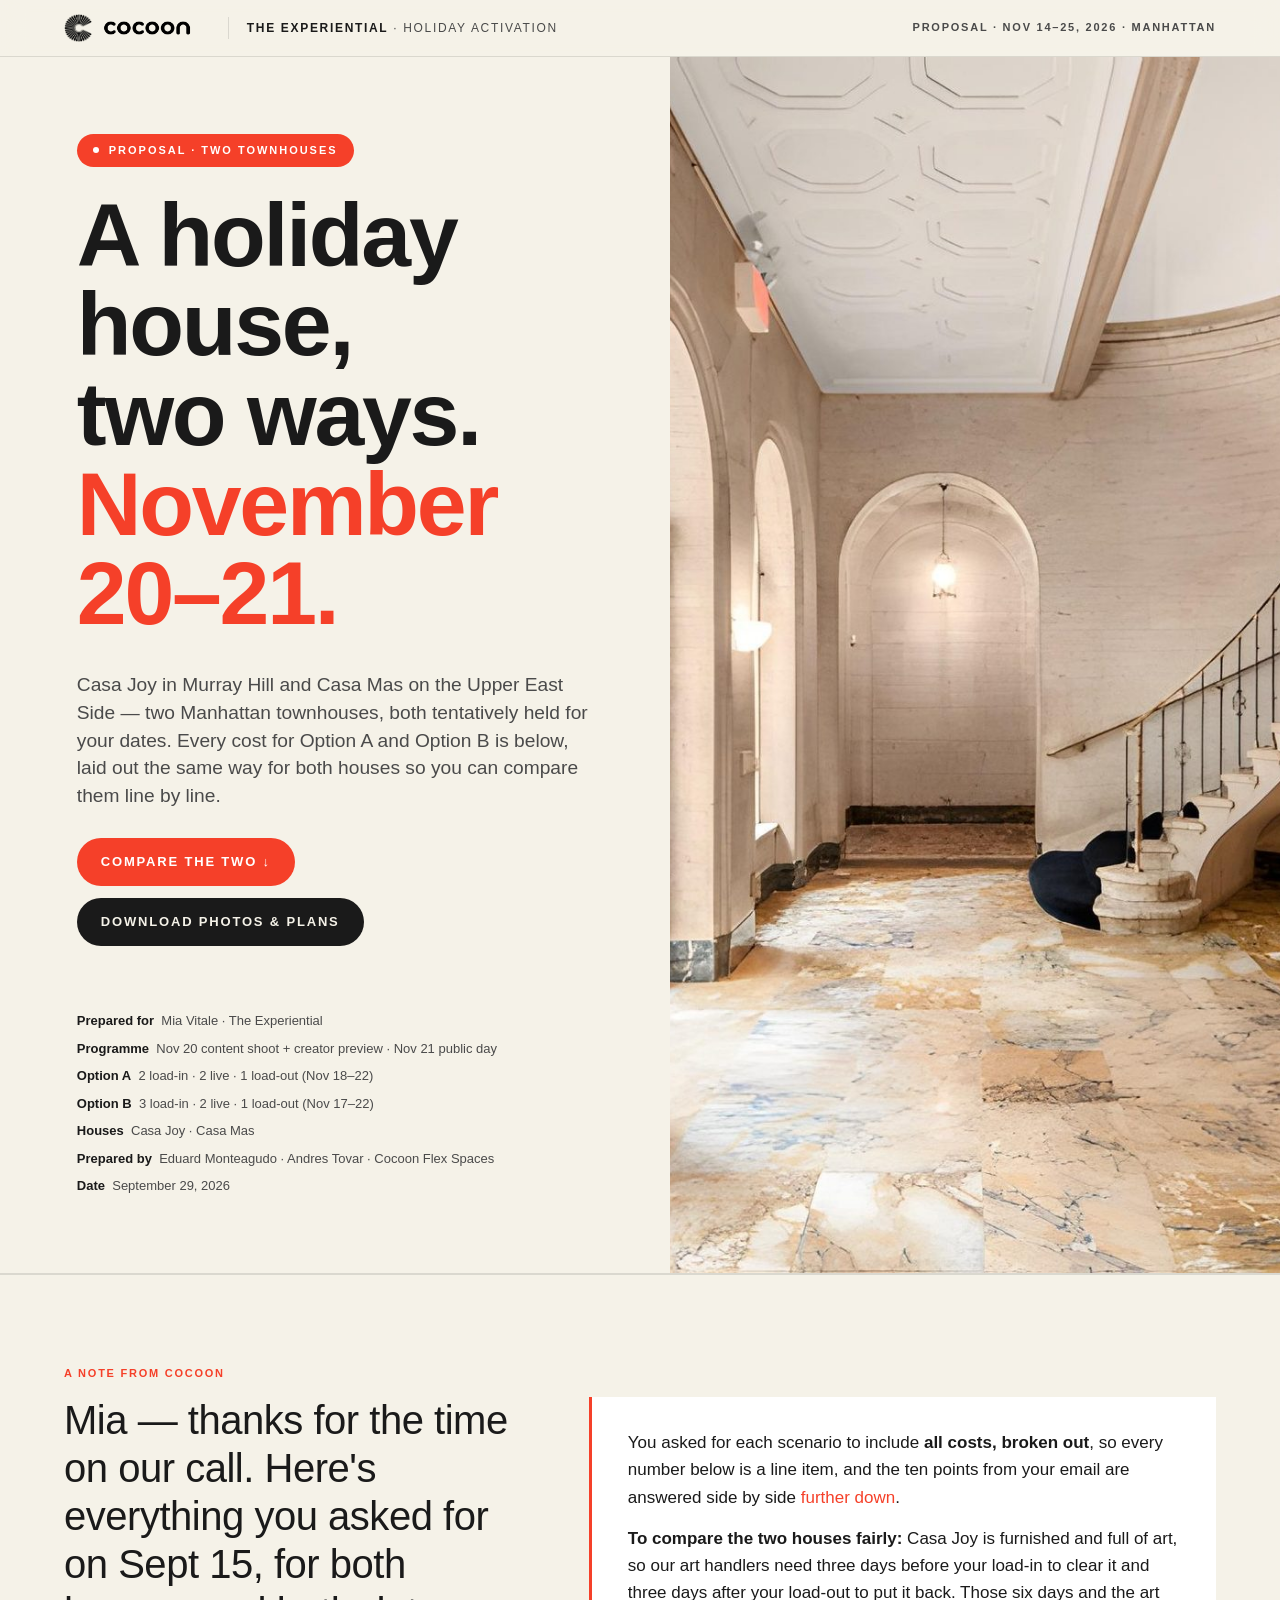
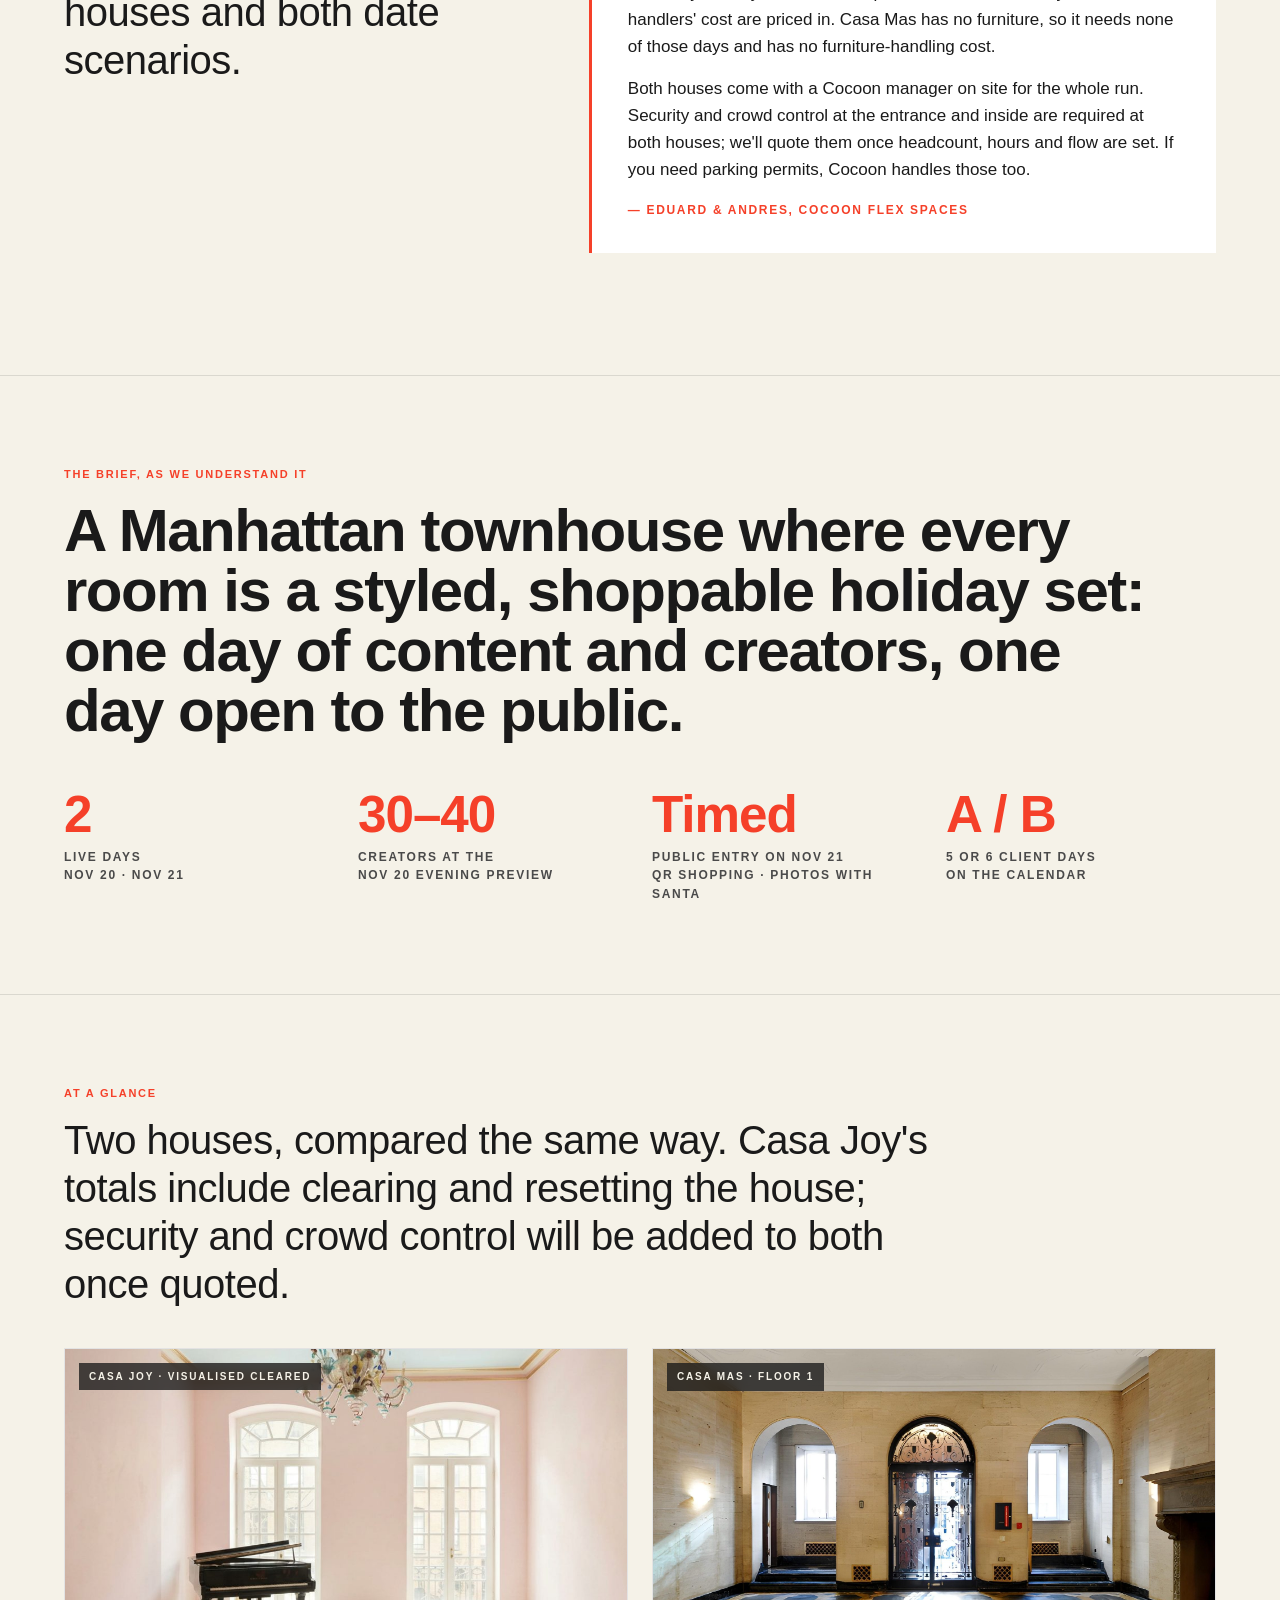
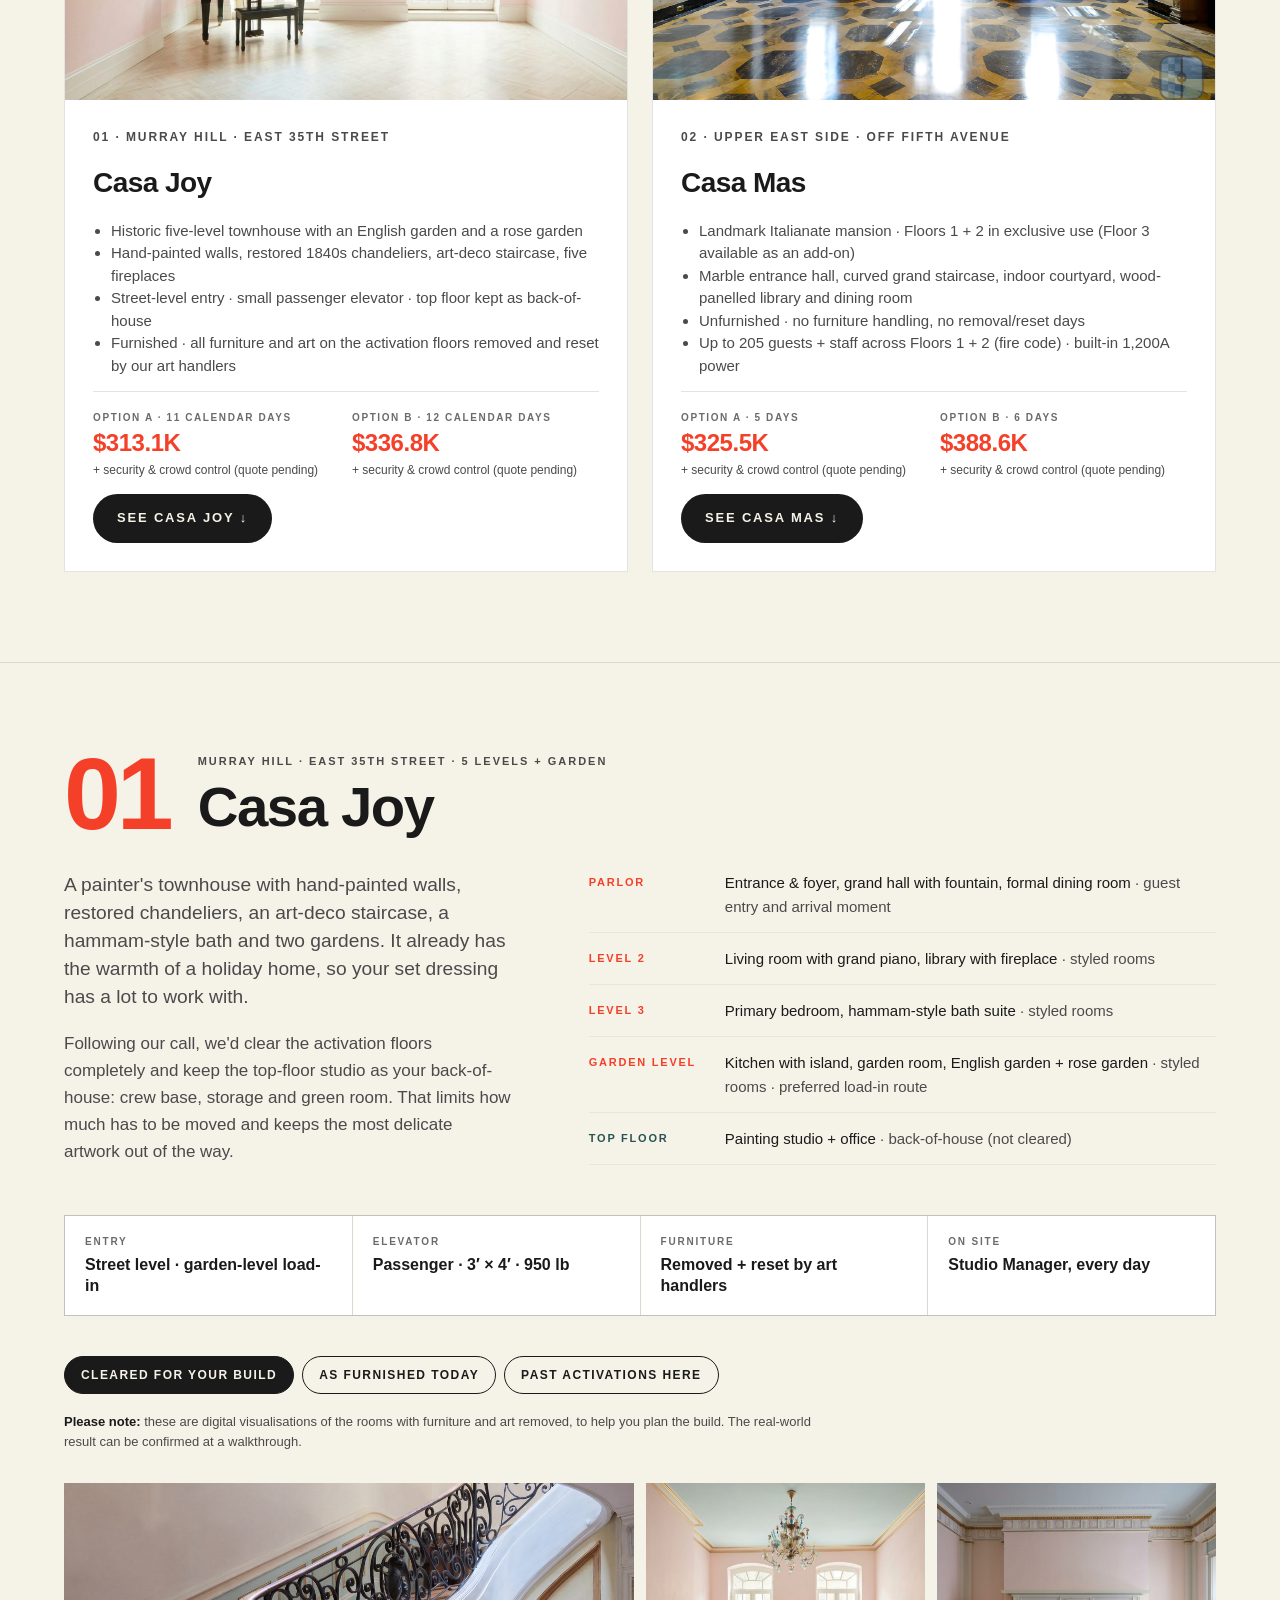
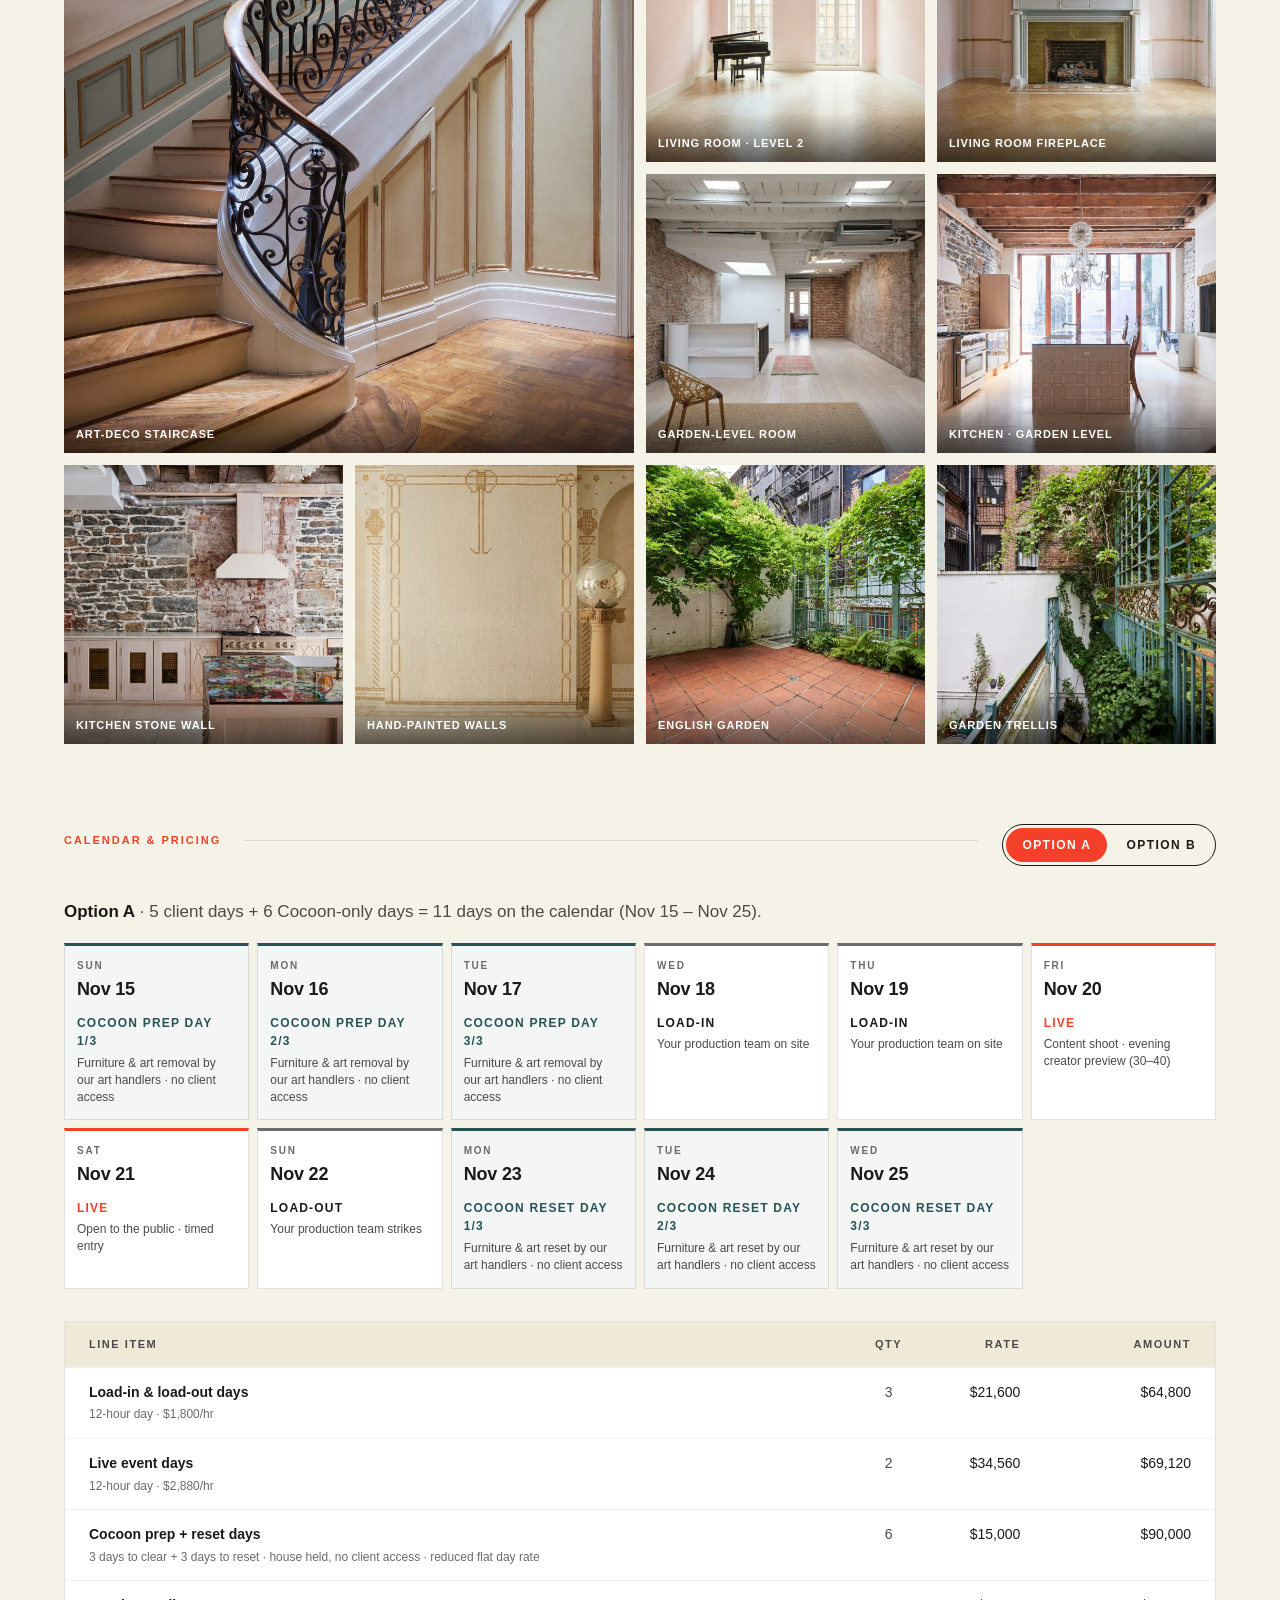
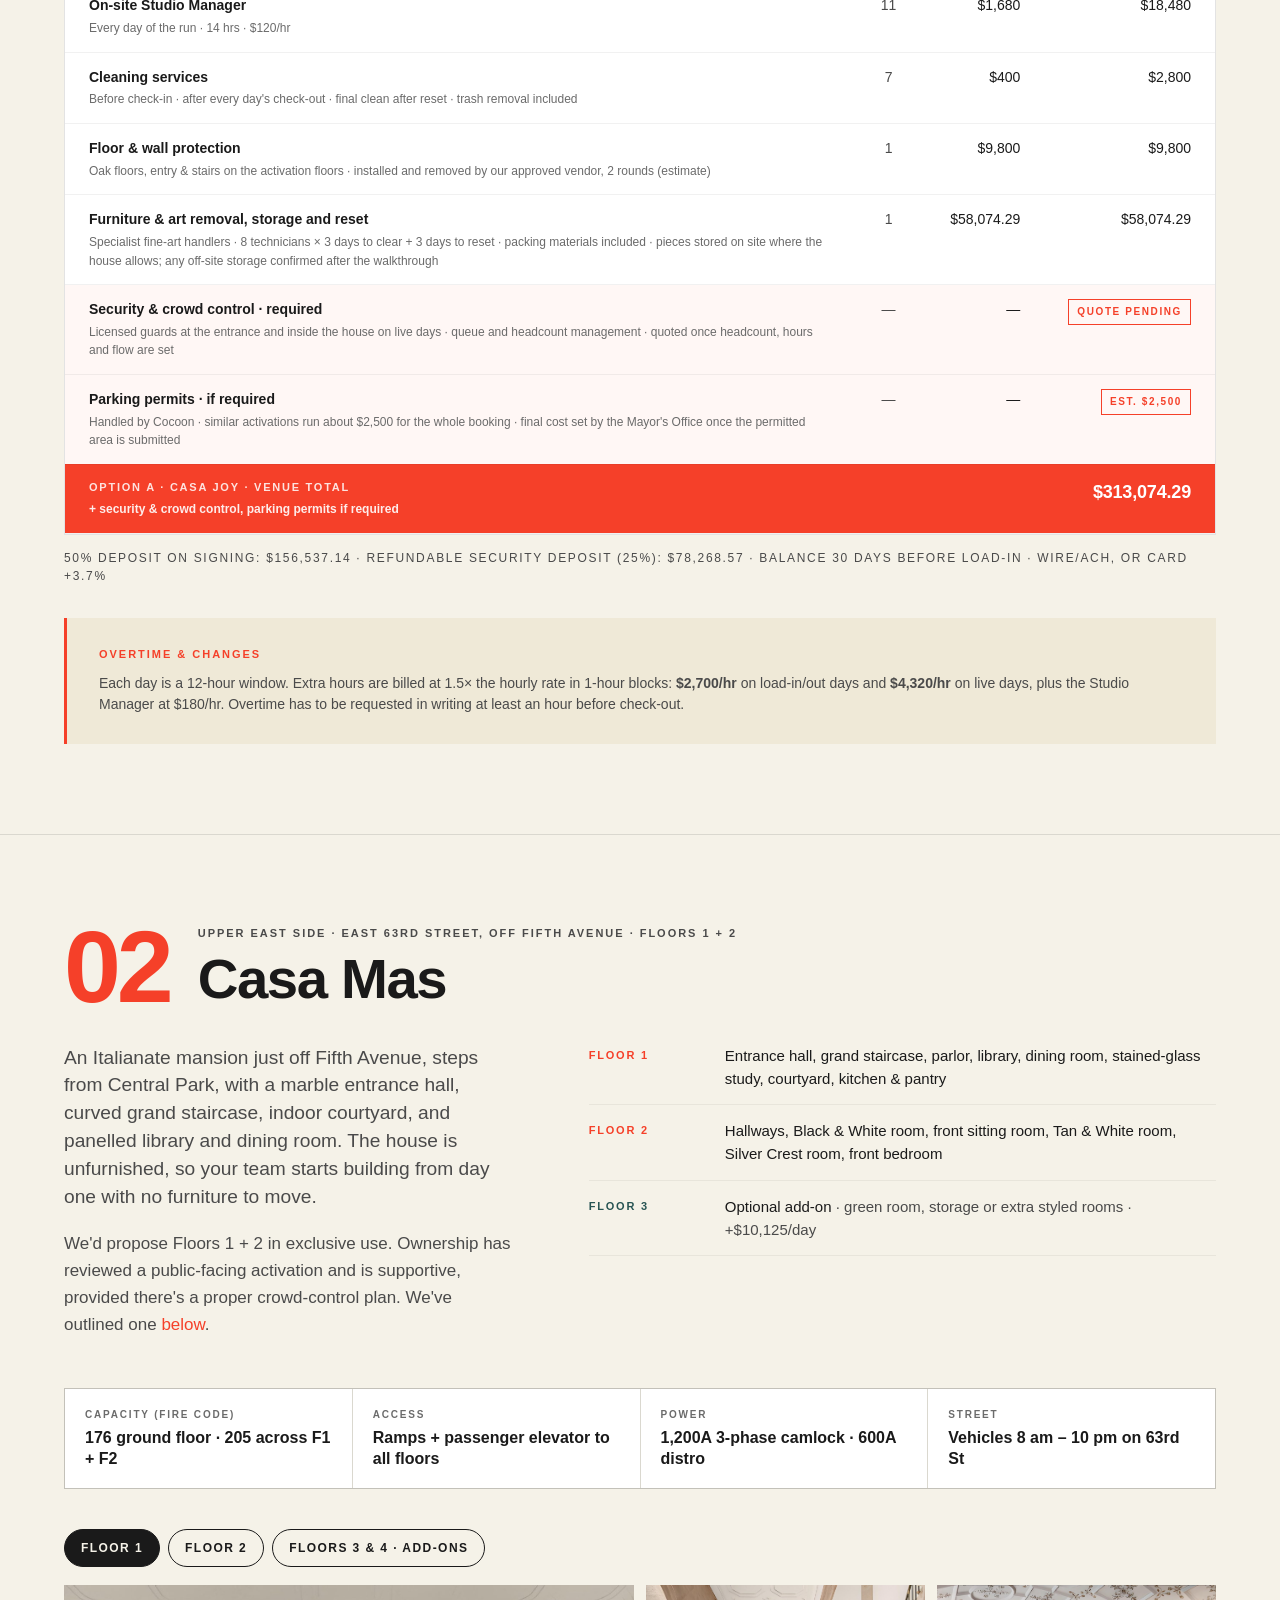
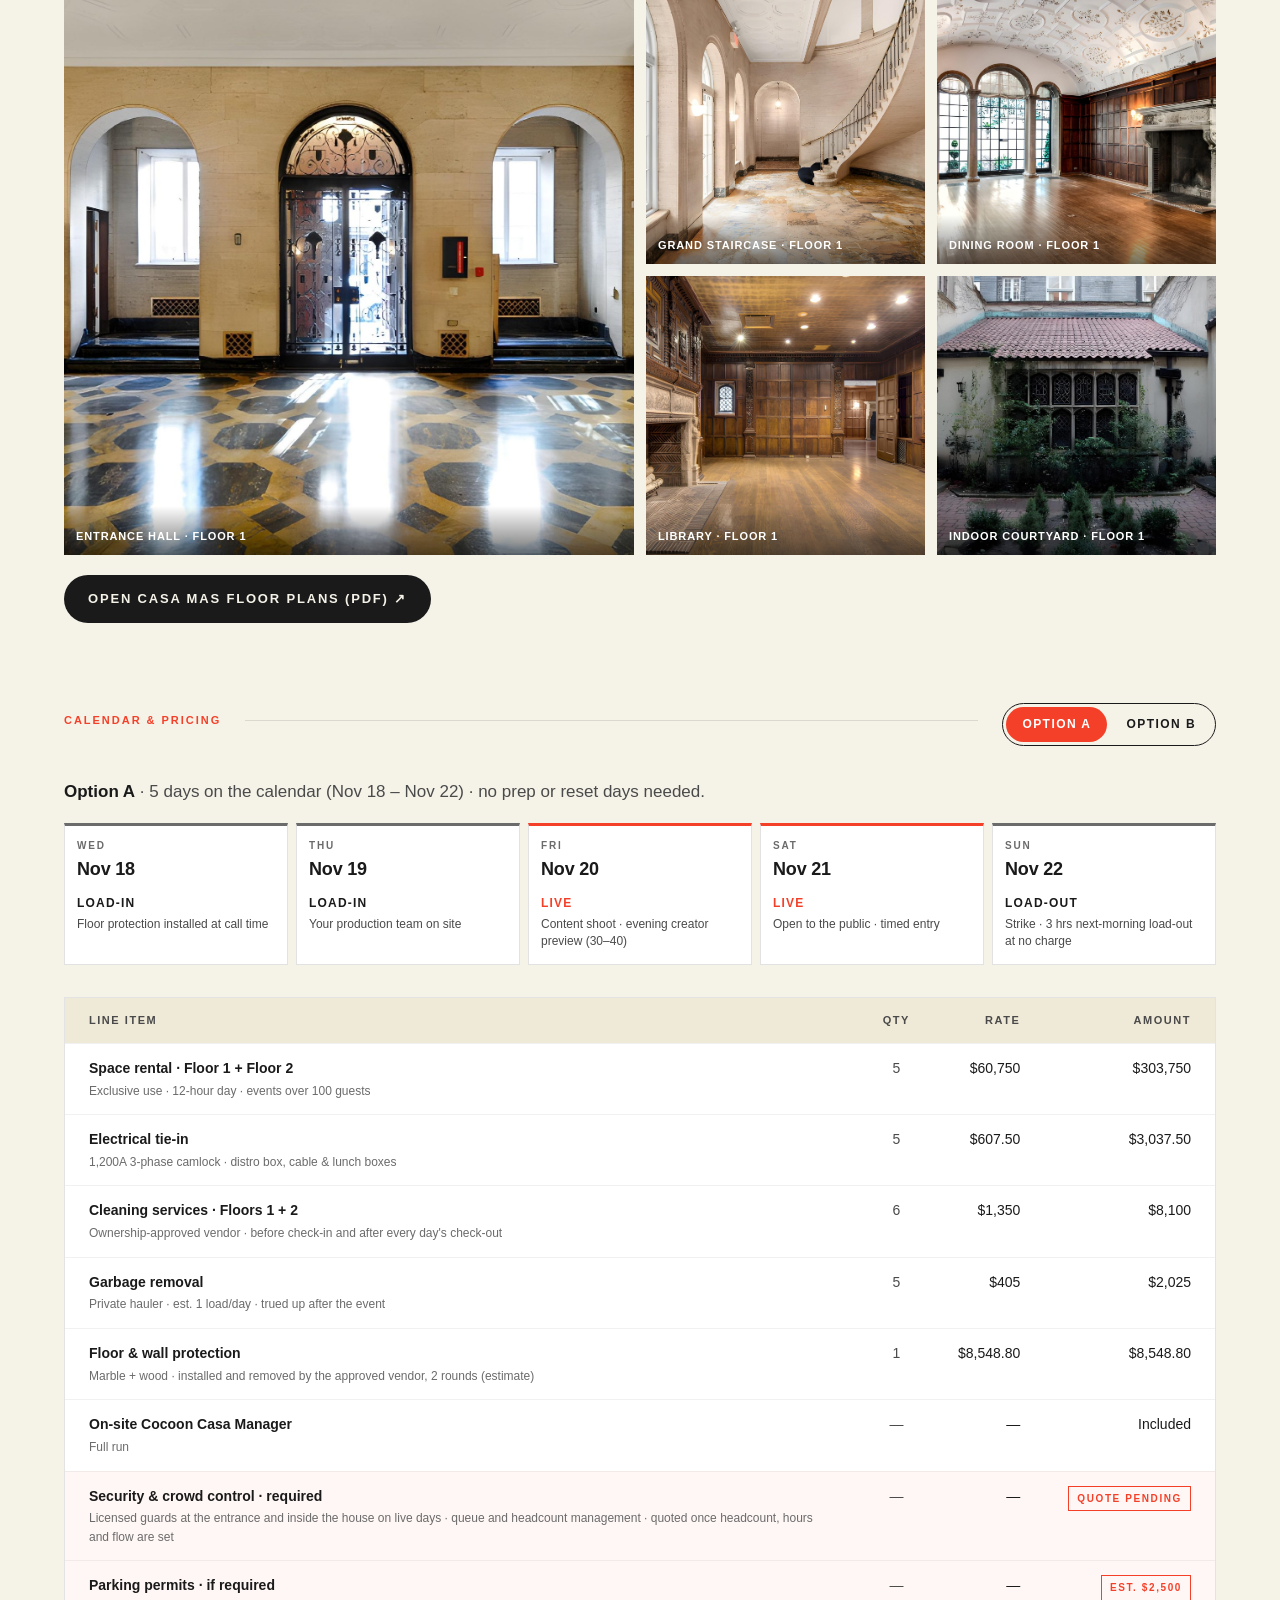
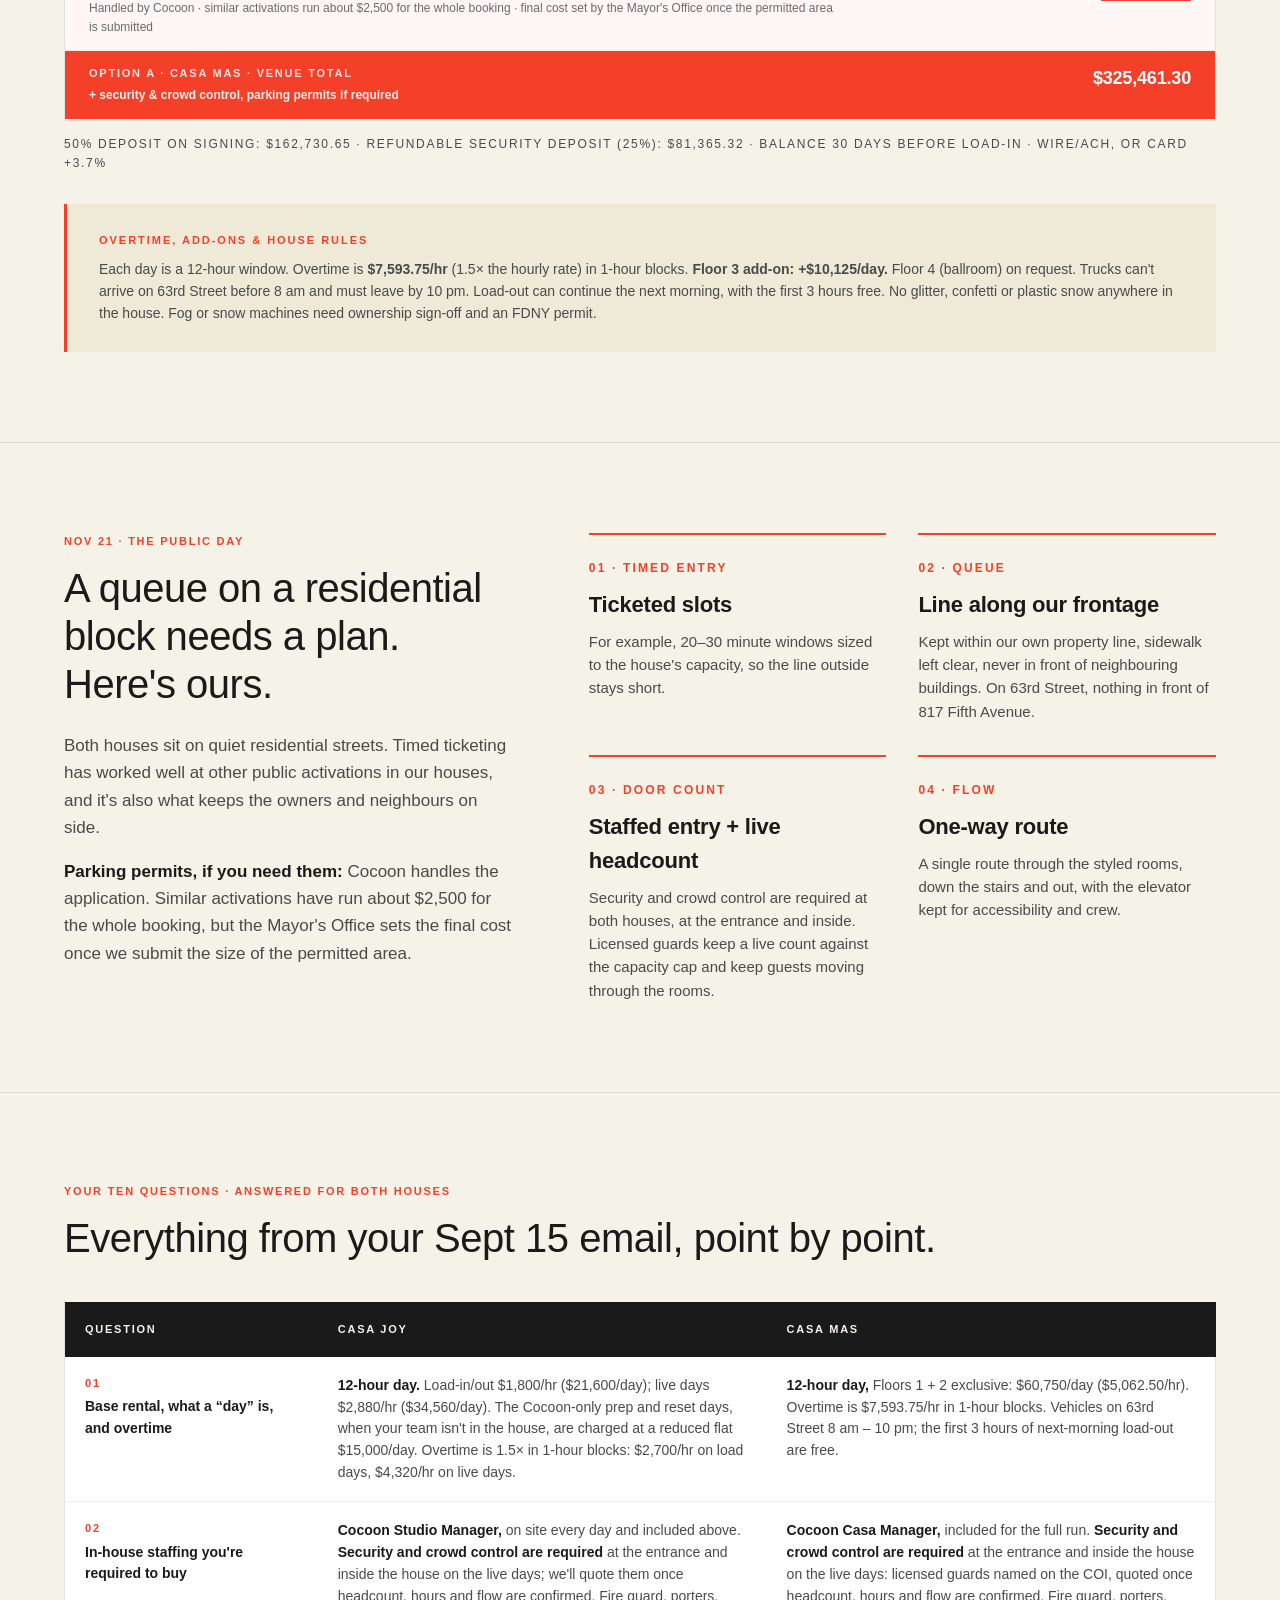
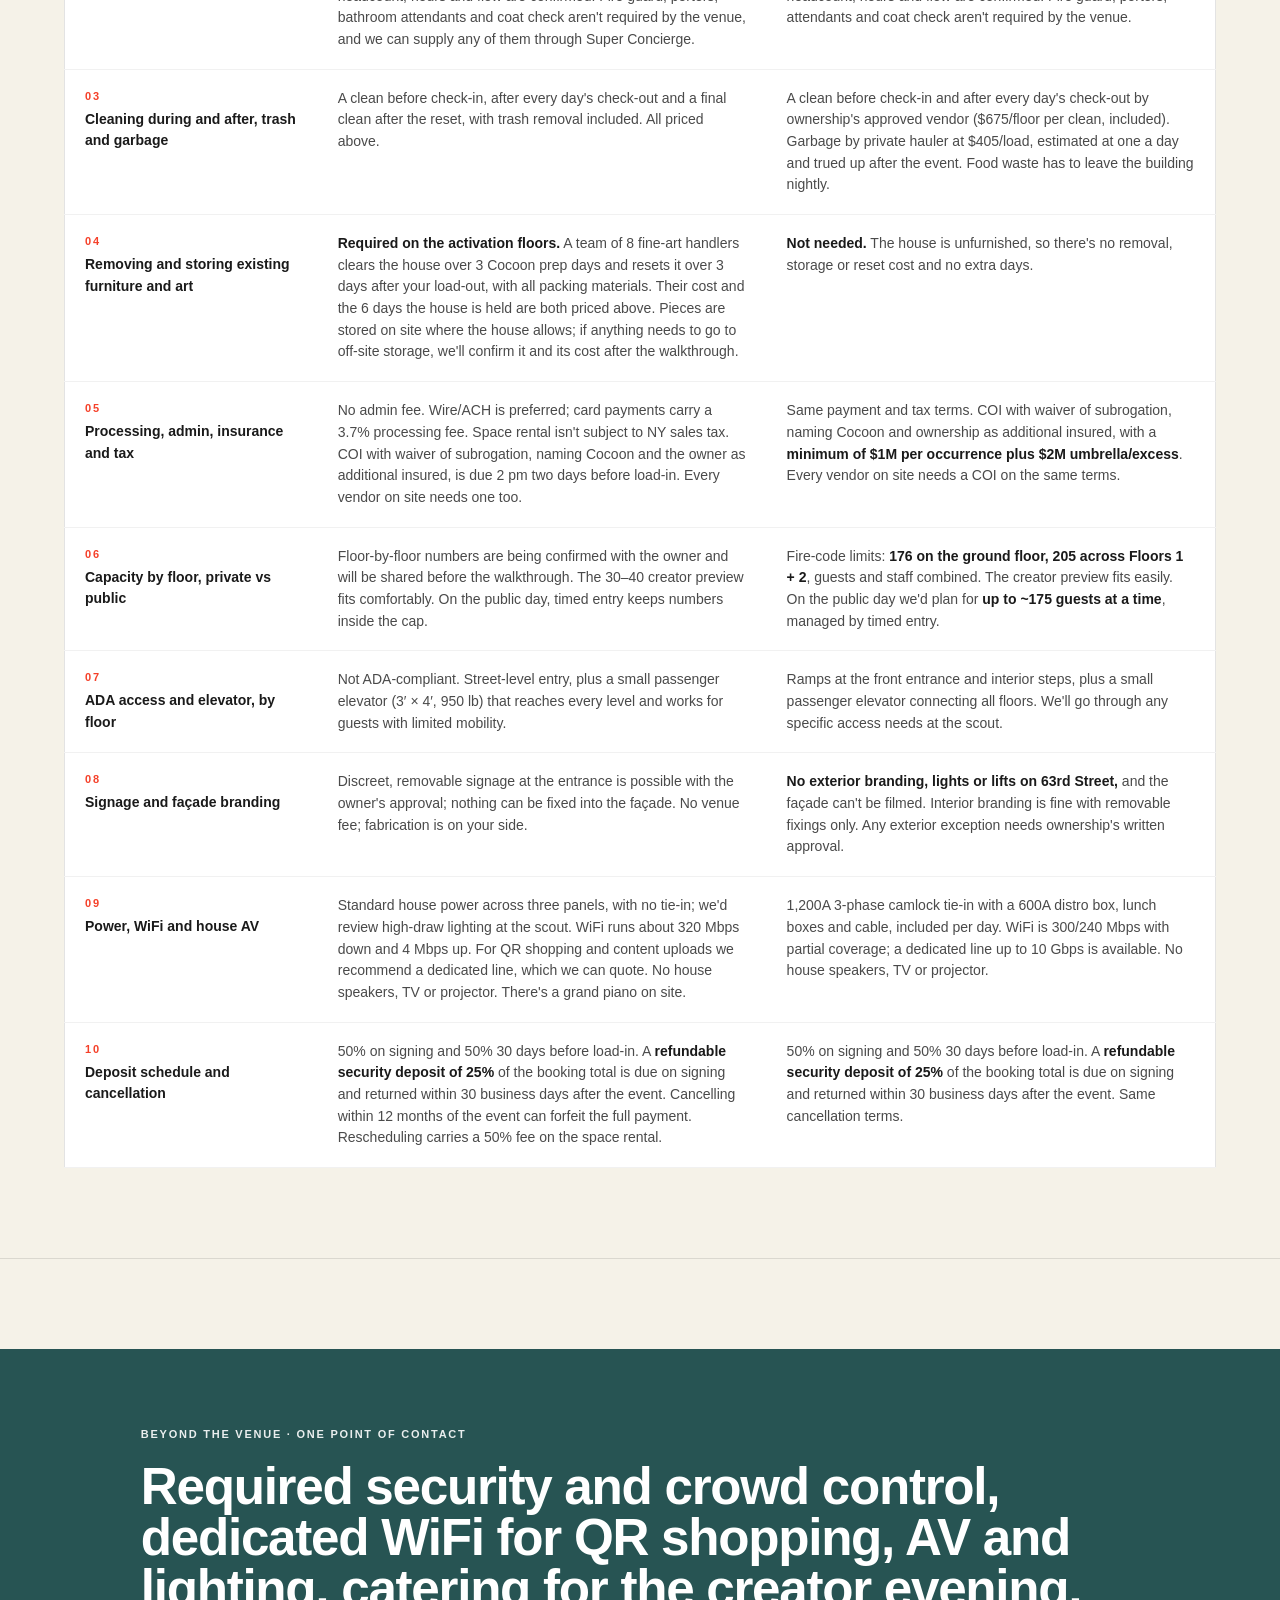
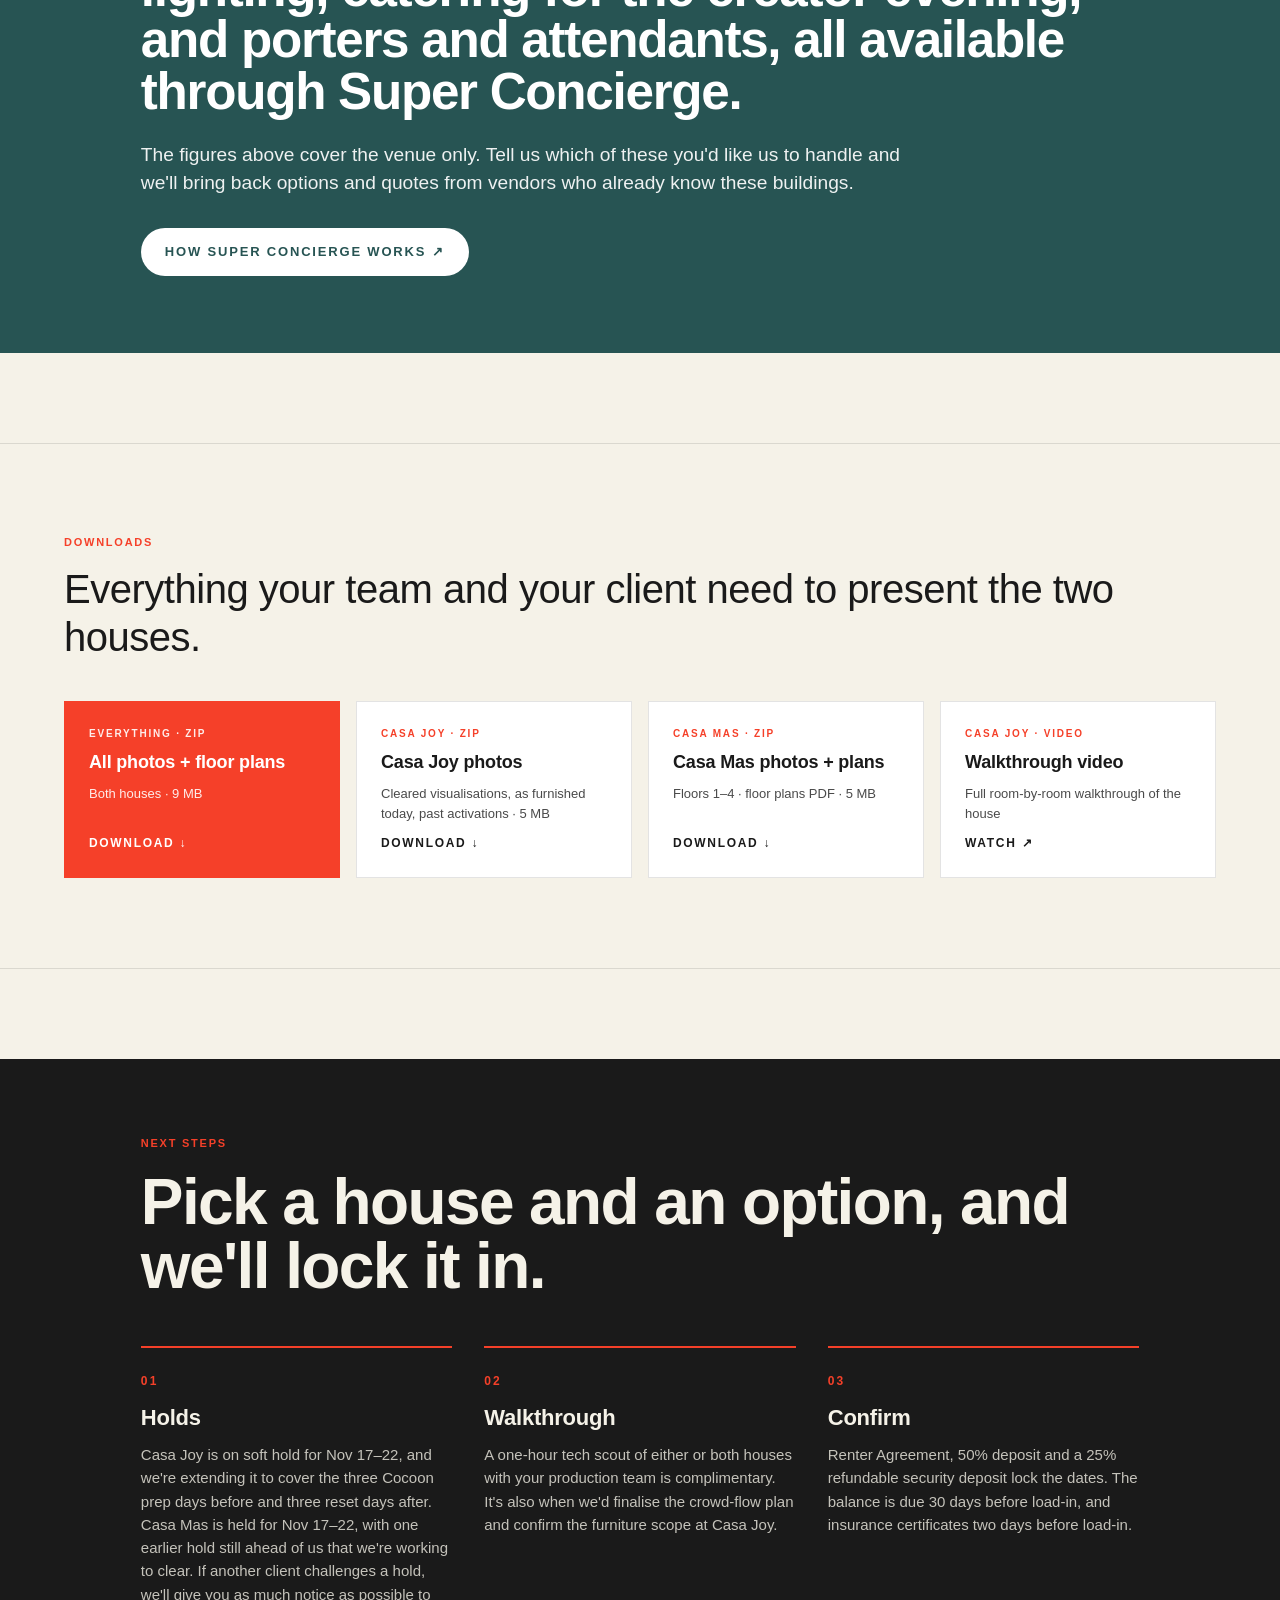
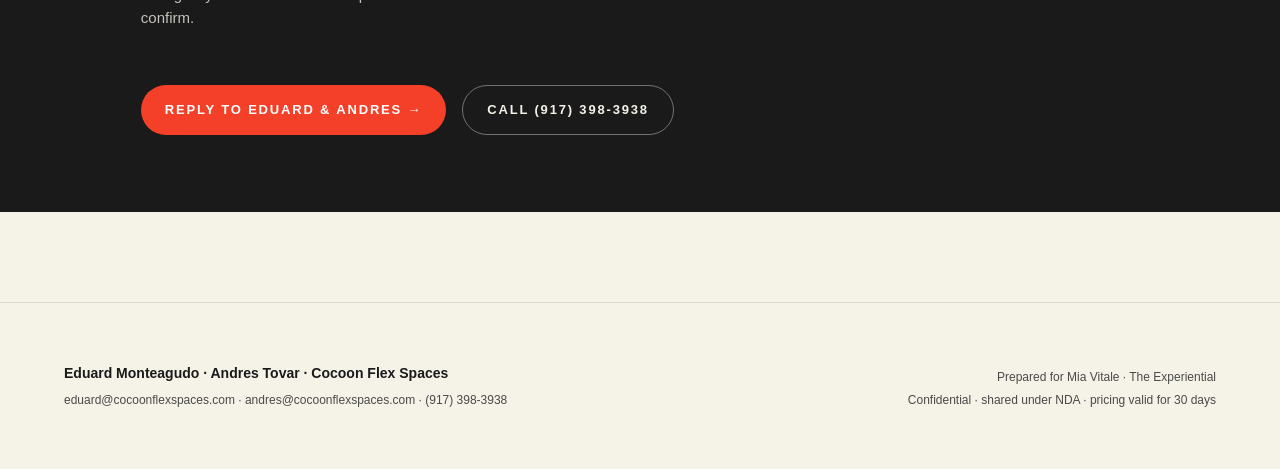
==== index.html @ 98e9f5a8 "Holiday activation proposal — Casa Joy & Casa Mas" ====
<!DOCTYPE html>
<html lang="en">
<head>
<meta charset="UTF-8" />
<meta name="viewport" content="width=device-width, initial-scale=1.0" />
<meta name="robots" content="noindex, nofollow" />
<title>Cocoon × The Experiential — Holiday Activation Proposal · November 2026</title>
<meta name="description" content="Two Manhattan townhouses for a two-day holiday brand activation, November 2026 — Casa Joy and Casa Mas. Prepared by Cocoon Flex Spaces for Mia Vitale, The Experiential." />
<link rel="icon" href="img/cocoon/mark-128.png" />
<style>
  /* ============================================================
     COCOON BRAND TOKENS
     Primary: #F54029 (Brilliance / terracotta) + #F5F2E8 (Natural / cream)
     Accent:  #275453 (Clarity / deep teal), #000000 (Black)
     Type:    Helvetica Neue — Bold for titles, Medium for headlines, Regular for body
     ============================================================ */

  :root {
    --cream: #F5F2E8;
    --cream-deep: #ECE7D6;
    --cream-warm: #EFE9D7;
    --terracotta: #F54029;
    --terracotta-soft: #E8593F;
    --terracotta-deep: #C8331E;
    --teal: #275453;
    --teal-soft: #355F5E;
    --ink: #1A1A1A;
    --ink-soft: #4A4A4A;
    --ink-mute: #6B6B6B;
    --rule: rgba(26,26,26,0.12);
    --rule-soft: rgba(26,26,26,0.06);
    --max: 1280px;
  }

  *, *::before, *::after { box-sizing: border-box; }
  html { -webkit-font-smoothing: antialiased; text-rendering: optimizeLegibility; scroll-behavior: smooth; }

  body {
    margin: 0;
    background: var(--cream);
    color: var(--ink);
    font-family: "Helvetica Neue", Helvetica, Arial, sans-serif;
    font-weight: 400;
    font-size: 17px;
    line-height: 1.55;
  }

  img { display: block; max-width: 100%; height: auto; }
  a { color: var(--terracotta); text-decoration: none; }
  a:hover { text-decoration: underline; }

  /* TYPE SCALE */
  .superhead {
    font-weight: 700;
    text-transform: uppercase;
    letter-spacing: 0.16em;
    font-size: 11px;
    color: var(--terracotta);
  }
  .title {
    font-weight: 700;
    font-size: clamp(40px, 7vw, 96px);
    line-height: 1.0;
    letter-spacing: -0.025em;
    margin: 0;
  }
  .headline {
    font-weight: 500;
    font-size: clamp(24px, 3.2vw, 40px);
    line-height: 1.2;
    letter-spacing: -0.012em;
    margin: 0 0 0.6em;
  }
  .lede {
    font-weight: 400;
    font-size: clamp(18px, 1.5vw, 22px);
    line-height: 1.45;
    color: var(--ink-soft);
    margin: 0 0 1em;
  }
  .body { font-size: 17px; line-height: 1.6; }
  .caption {
    font-size: 12px;
    text-transform: uppercase;
    letter-spacing: 0.14em;
    color: var(--ink-soft);
  }
  .eyebrow {
    font-size: 12px;
    text-transform: uppercase;
    letter-spacing: 0.18em;
    font-weight: 700;
    color: var(--terracotta);
    margin-bottom: 12px;
  }

  /* SECTION FRAME */
  section {
    padding: clamp(64px, 10vh, 140px) clamp(24px, 5vw, 80px);
    max-width: var(--max);
    margin: 0 auto;
  }
  section + section { border-top: 1px solid var(--rule); }
  section.tight { padding-top: clamp(48px, 6vh, 80px); padding-bottom: clamp(48px, 6vh, 80px); }
  section.full {
    max-width: none;
    padding-left: 0;
    padding-right: 0;
  }
  section.full > .inner {
    max-width: var(--max);
    margin: 0 auto;
    padding: 0 clamp(24px, 5vw, 80px);
  }

  .logomark { width: 28px; height: 28px; flex: 0 0 auto; }
  .wordmark { height: 16px; width: auto; flex: 0 0 auto; }

  /* TOP BAR */
  .topbar {
    position: sticky;
    top: 0;
    z-index: 50;
    background: rgba(245, 242, 232, 0.92);
    backdrop-filter: blur(12px);
    -webkit-backdrop-filter: blur(12px);
    border-bottom: 1px solid var(--rule);
  }
  .topbar-inner {
    max-width: var(--max);
    margin: 0 auto;
    padding: 14px clamp(24px, 5vw, 80px);
    display: flex;
    align-items: center;
    justify-content: space-between;
    gap: 24px;
  }
  .topbar-brand { display: flex; align-items: center; gap: 18px; font-size: 13px; }
  .topbar-brand .cocoon { display: flex; align-items: center; gap: 10px; padding-right: 18px; }
  .topbar-brand .divider { width: 1px; height: 22px; background: var(--rule); flex: 0 0 auto; }
  .topbar-brand .partner {
    font-weight: 600;
    font-size: 12px;
    text-transform: uppercase;
    letter-spacing: 0.14em;
    color: var(--ink);
  }
  .topbar-meta {
    font-size: 11px;
    text-transform: uppercase;
    letter-spacing: 0.16em;
    color: var(--ink-soft);
    font-weight: 600;
  }
  @media (max-width: 700px) {
    .topbar-meta { display: none; }
  }

  /* COVER */
  .cover {
    position: relative;
    background: var(--cream);
    padding: 0;
    max-width: none;
    overflow: hidden;
    border-bottom: 1px solid var(--rule);
  }
  .cover-grid {
    display: grid;
    grid-template-columns: 1.1fr 1fr;
    min-height: 640px;
  }
  .cover-text {
    padding: clamp(40px, 6vw, 80px);
    display: flex;
    flex-direction: column;
    justify-content: space-between;
    gap: 32px;
    background: var(--cream);
  }
  .cover-image {
    position: relative;
    overflow: hidden;
    background: var(--ink);
  }
  .cover-image img {
    width: 100%;
    height: 100%;
    object-fit: cover;
  }
  .cover-meta {
    display: grid;
    gap: 6px;
    margin-top: 32px;
    font-size: 13px;
    line-height: 1.65;
    color: var(--ink-soft);
  }
  .cover-meta strong { color: var(--ink); font-weight: 600; }

  /* TWO-COL */
  .two-col {
    display: grid;
    grid-template-columns: 1fr 1.4fr;
    gap: clamp(40px, 6vw, 96px);
    align-items: start;
  }
  .two-col.media-first { grid-template-columns: 1.4fr 1fr; }
  .two-col.balanced { grid-template-columns: 1fr 1fr; }

  /* PHOTO CARDS / FRAMES */
  .photo {
    background: var(--cream-deep);
    overflow: hidden;
    position: relative;
  }
  .photo img {
    width: 100%;
    aspect-ratio: 3/2;
    object-fit: cover;
    transition: transform 600ms ease;
  }
  .photo.tall img { aspect-ratio: 3/4; }
  .photo.square img { aspect-ratio: 1/1; }
  .photo.wide img { aspect-ratio: 16/9; }

  .photo-grid { display: grid; gap: 18px; }
  .photo-grid.two { grid-template-columns: 1fr 1fr; }
  .photo-grid.three { grid-template-columns: repeat(3, 1fr); }
  .photo-grid.four { grid-template-columns: repeat(4, 1fr); }

  .photo-grid.editorial {
    grid-template-columns: 1.6fr 1fr;
    gap: 18px;
  }
  .photo-grid.editorial .photo { height: 100%; }
  .photo-grid.editorial .photo img {
    width: 100%;
    height: 100%;
    aspect-ratio: auto;
    object-fit: cover;
  }
  .photo-grid.editorial .photo:first-child img { aspect-ratio: 4/5; }

  /* QUAD MOSAIC — 1 featured + 3 stacked
     The grid carries its own aspect-ratio so the layout sizes the same
     whether real images, placeholders, or a mix render inside. */
  .photo-grid.quad {
    grid-template-columns: 1.5fr 1fr;
    grid-template-rows: 1fr 1fr 1fr;
    gap: 18px;
    aspect-ratio: 16/11;
    max-height: 720px;
  }
  .photo-grid.quad > :nth-child(1) { grid-row: 1 / 4; }
  .photo-grid.quad .photo { height: 100%; min-height: 0; overflow: hidden; }
  .photo-grid.quad .photo img {
    width: 100%;
    height: 100%;
    aspect-ratio: auto;
    object-fit: cover;
  }
  /* Placeholders injected into a quad cell — collapse to fill the cell
     rather than stretching to their content. */
  .photo-grid.quad .photo .placeholder-frame {
    width: 100%;
    height: 100%;
    aspect-ratio: auto !important;
    padding: 20px 16px;
    min-height: 0;
    gap: 6px;
  }
  .photo-grid.quad .photo .placeholder-frame .ph-label { font-size: 10px; }
  .photo-grid.quad .photo .placeholder-frame .ph-text { font-size: 12px; line-height: 1.4; }
  @media (max-width: 900px) {
    .photo-grid.quad {
      grid-template-columns: 1fr 1fr;
      grid-template-rows: auto auto;
      aspect-ratio: auto;
      max-height: none;
    }
    .photo-grid.quad > :nth-child(1) {
      grid-row: 1;
      grid-column: 1 / 3;
    }
    .photo-grid.quad .photo img { aspect-ratio: 3/2; }
    .photo-grid.quad .photo .placeholder-frame { aspect-ratio: 3/2 !important; }
  }

  /* Floor-labelled tile — small caption inside the photo frame */
  .photo .floor-tag {
    position: absolute;
    top: 14px;
    left: 14px;
    background: rgba(26,26,26,0.78);
    color: var(--cream);
    font-size: 10px;
    letter-spacing: 0.18em;
    text-transform: uppercase;
    font-weight: 700;
    padding: 6px 10px;
    backdrop-filter: blur(6px);
    -webkit-backdrop-filter: blur(6px);
  }

  /* OPTION HEADER — venue sections */
  .option-header {
    display: grid;
    grid-template-columns: auto 1fr;
    gap: 28px;
    align-items: end;
    margin-bottom: 28px;
  }
  .option-num {
    font-size: clamp(64px, 8vw, 110px);
    font-weight: 700;
    line-height: 0.8;
    color: var(--terracotta);
    letter-spacing: -0.04em;
  }
  .option-title {
    font-size: clamp(28px, 3.4vw, 44px);
    line-height: 1.1;
    font-weight: 700;
    letter-spacing: -0.02em;
    margin: 0;
  }
  .option-tag {
    font-size: 11px;
    text-transform: uppercase;
    letter-spacing: 0.18em;
    color: var(--ink-soft);
    font-weight: 700;
    margin-bottom: 6px;
  }

  /* PRICING TABLE — line-item breakdown */
  .breakdown {
    background: #FFF;
    border: 1px solid var(--rule);
    padding: 0;
    margin-top: 32px;
  }
  .breakdown table {
    width: 100%;
    border-collapse: collapse;
    font-size: 14px;
  }
  .breakdown th, .breakdown td {
    padding: 14px 24px;
    text-align: left;
    vertical-align: top;
    border-bottom: 1px solid var(--rule-soft);
  }
  .breakdown th {
    font-size: 11px;
    text-transform: uppercase;
    letter-spacing: 0.14em;
    color: var(--ink-soft);
    font-weight: 700;
    background: var(--cream-warm);
  }
  .breakdown td.amount, .breakdown th.amount { text-align: right; font-variant-numeric: tabular-nums; }
  .breakdown td.qty { text-align: center; color: var(--ink-soft); width: 60px; font-variant-numeric: tabular-nums; }
  .breakdown tr.subtotal td {
    background: var(--cream-warm);
    font-weight: 700;
    border-top: 2px solid var(--ink);
    font-size: 15px;
  }
  .breakdown tr.subtle td { color: var(--ink-soft); font-size: 13px; }
  .breakdown tr.total td {
    background: var(--terracotta);
    color: #FFF;
    font-weight: 700;
    font-size: 18px;
    letter-spacing: -0.01em;
  }
  .breakdown tr.total td .label { font-size: 11px; text-transform: uppercase; letter-spacing: 0.16em; display: block; opacity: 0.85; font-weight: 700; margin-bottom: 2px; }
  @media (max-width: 600px) {
    .breakdown th, .breakdown td { padding: 10px 14px; }
  }

  /* CALLOUT BAR */
  .callout {
    background: var(--terracotta);
    color: #FFF;
    padding: clamp(40px, 6vw, 80px);
    margin: 0;
    max-width: none;
  }
  .callout .inner {
    max-width: var(--max);
    margin: 0 auto;
    padding: 0 clamp(24px, 5vw, 80px);
  }
  .callout .title { color: #FFF; }
  .callout .superhead { color: rgba(255,255,255,0.88); }
  .callout .lede { color: rgba(255,255,255,0.92); }

  /* DIVIDER LABEL */
  .divider-label {
    display: grid;
    grid-template-columns: auto 1fr auto;
    gap: 24px;
    align-items: center;
    margin: 0 0 32px;
  }
  .divider-label .text {
    font-size: 11px;
    letter-spacing: 0.18em;
    text-transform: uppercase;
    font-weight: 700;
    color: var(--terracotta);
  }
  .divider-label .line {
    height: 1px;
    background: var(--rule);
  }

  /* SIMPLE STAT GRID */
  .stat-grid {
    display: grid;
    grid-template-columns: repeat(4, 1fr);
    gap: 24px;
    margin-top: 32px;
  }
  .stat .num {
    font-size: clamp(36px, 4vw, 56px);
    font-weight: 700;
    letter-spacing: -0.02em;
    line-height: 1;
    color: var(--terracotta);
  }
  .stat .label {
    font-size: 12px;
    text-transform: uppercase;
    letter-spacing: 0.14em;
    color: var(--ink-soft);
    margin-top: 8px;
    font-weight: 600;
  }
  @media (max-width: 700px) {
    .stat-grid { grid-template-columns: 1fr 1fr; }
  }

  /* NOTE BOX */
  .note {
    background: #FFF;
    border-left: 3px solid var(--terracotta);
    padding: 32px 36px;
    margin: 32px 0;
    font-size: 17px;
    line-height: 1.6;
  }
  .note p { margin: 0 0 14px; }
  .note p:last-child { margin-bottom: 0; }
  .note .signature {
    margin-top: 18px;
    font-size: 12px;
    text-transform: uppercase;
    letter-spacing: 0.14em;
    color: var(--terracotta);
    font-weight: 700;
  }

  /* PILL CTA */
  .cta-pill {
    display: inline-flex;
    align-items: center;
    gap: 10px;
    padding: 14px 24px;
    background: var(--ink);
    color: var(--cream);
    font-size: 13px;
    font-weight: 600;
    text-transform: uppercase;
    letter-spacing: 0.14em;
    text-decoration: none;
    border-radius: 100px;
    transition: background 200ms ease;
    white-space: nowrap;
  }
  .cta-pill:hover { background: var(--terracotta); text-decoration: none; }
  .cta-pill.terracotta { background: var(--terracotta); color: #FFF; }
  .cta-pill.terracotta:hover { background: var(--ink); }

  /* WALKTHROUGH STEPS — used for "at a glance" comparison + next steps */
  .walk {
    display: grid;
    grid-template-columns: repeat(3, 1fr);
    gap: 32px;
    margin-top: 48px;
  }
  .walk .step {
    border-top: 2px solid var(--terracotta);
    padding-top: 24px;
  }
  .walk .step-num {
    font-size: 12px;
    text-transform: uppercase;
    letter-spacing: 0.18em;
    color: var(--terracotta);
    font-weight: 700;
    margin-bottom: 10px;
  }
  .walk .step h4 {
    font-size: 22px;
    font-weight: 600;
    margin: 0 0 8px;
    letter-spacing: -0.01em;
  }
  .walk.aligned .step {
    display: flex;
    flex-direction: column;
  }
  .walk.aligned .step h4 {
    line-height: 1.2 !important;
    min-height: 2.4em;
    margin: 0 0 14px;
    display: block;
  }
  .walk.aligned .step .step-body {
    flex: 1 1 auto;
    margin: 0 0 18px;
    color: var(--ink-soft);
    font-size: 15px;
    line-height: 1.5;
  }
  .walk.aligned .step .step-price {
    font-size: 28px;
    font-weight: 700;
    color: var(--terracotta);
    letter-spacing: -0.02em;
    margin-top: auto;
    line-height: 1;
  }
  .walk.aligned .step .step-price .sub {
    display: block;
    font-size: 10px;
    text-transform: uppercase;
    letter-spacing: 0.16em;
    color: var(--ink-mute);
    margin-top: 8px;
    font-weight: 600;
  }
  .walk .step p {
    margin: 0;
    color: var(--ink-soft);
    font-size: 15px;
    line-height: 1.55;
  }

  /* PLACEHOLDER FRAME — defensive fallback for any image that fails to load */
  .placeholder-frame {
    background: var(--cream-deep);
    border: 1px dashed rgba(26,26,26,0.18);
    padding: 24px 18px;
    text-align: center;
    color: var(--ink-soft);
    aspect-ratio: 3/2;
    display: flex;
    flex-direction: column;
    align-items: center;
    justify-content: center;
    gap: 6px;
    width: 100%;
    box-sizing: border-box;
  }
  .placeholder-frame .ph-label {
    font-size: 10px;
    text-transform: uppercase;
    letter-spacing: 0.18em;
    font-weight: 700;
    color: var(--terracotta);
  }
  .placeholder-frame .ph-text { font-size: 12px; max-width: 320px; line-height: 1.4; }
  .placeholder-frame.tall { aspect-ratio: 3/4; }
  /* Universal: any placeholder inside any photo-grid cell shrinks to fit */
  .photo-grid .photo .placeholder-frame {
    width: 100%;
    height: 100%;
    aspect-ratio: 3/2 !important;
    min-height: 0;
  }

  /* "EMERGING" CARD — for venue D */
  .emerging-card {
    background: var(--cream-deep);
    border: 1px solid var(--rule);
    padding: clamp(40px, 5vw, 64px);
    display: grid;
    grid-template-columns: auto 1fr auto;
    gap: clamp(24px, 4vw, 48px);
    align-items: center;
  }
  .emerging-card .num {
    font-size: clamp(56px, 7vw, 96px);
    font-weight: 700;
    line-height: 0.8;
    color: var(--terracotta);
    letter-spacing: -0.04em;
  }
  .emerging-card .tag {
    font-size: 11px;
    text-transform: uppercase;
    letter-spacing: 0.18em;
    color: var(--ink-soft);
    font-weight: 700;
    margin-bottom: 10px;
  }
  .emerging-card .text h3 {
    margin: 0 0 12px;
    font-size: clamp(22px, 2.4vw, 30px);
    font-weight: 600;
    letter-spacing: -0.015em;
    line-height: 1.2;
  }
  .emerging-card .text p {
    margin: 0;
    color: var(--ink-soft);
    font-size: 15px;
    line-height: 1.55;
    max-width: 640px;
  }
  .emerging-card .status {
    font-size: 11px;
    text-transform: uppercase;
    letter-spacing: 0.16em;
    font-weight: 700;
    color: var(--terracotta);
    border: 1px solid var(--terracotta);
    padding: 10px 14px;
    white-space: nowrap;
  }
  @media (max-width: 700px) {
    .emerging-card { grid-template-columns: 1fr; text-align: left; }
    .emerging-card .status { justify-self: start; }
  }

  /* EXPANSION SIDEBAR — used inside Venue A for "more floors available" */
  .expansion {
    background: var(--cream-warm);
    border-left: 3px solid var(--terracotta);
    padding: 28px 32px;
    margin-top: 32px;
  }
  .expansion .tag {
    font-size: 11px;
    text-transform: uppercase;
    letter-spacing: 0.18em;
    font-weight: 700;
    color: var(--terracotta);
    margin-bottom: 10px;
  }
  .expansion h4 {
    margin: 0 0 8px;
    font-size: 18px;
    font-weight: 600;
    letter-spacing: -0.01em;
  }
  .expansion p {
    margin: 0;
    color: var(--ink-soft);
    font-size: 14px;
    line-height: 1.55;
  }

  /* TEAL CALLOUT — for services note */
  .callout.teal {
    background: var(--teal);
  }

  /* FOOTER */
  footer {
    padding: 60px clamp(24px, 5vw, 80px);
    border-top: 1px solid var(--rule);
    background: var(--cream);
    color: var(--ink-soft);
  }
  footer .inner {
    max-width: var(--max);
    margin: 0 auto;
    display: flex;
    flex-wrap: wrap;
    gap: 32px;
    justify-content: space-between;
    align-items: flex-end;
  }
  footer .sig { font-weight: 600; color: var(--ink); font-size: 14px; }
  footer .meta { font-size: 12px; }

  /* RESPONSIVE */
  @media (max-width: 900px) {
    .cover-grid { grid-template-columns: 1fr; min-height: auto; }
    .cover-image { height: 50vh; }
    .two-col, .two-col.media-first, .two-col.balanced { grid-template-columns: 1fr; gap: 32px; }
    .photo-grid.three, .photo-grid.four { grid-template-columns: 1fr 1fr; }
    .walk { grid-template-columns: 1fr; gap: 28px; }
  }
  @media (max-width: 600px) {
    .photo-grid.two, .photo-grid.three, .photo-grid.four { grid-template-columns: 1fr; }
    section { padding: 56px 20px; }
    .topbar-inner { padding: 14px 20px; }
  }

  @media print {
    .topbar { display: none; }
    section { page-break-inside: avoid; }
  }

  /* LIGHTBOX — fullscreen viewer for venue photos */
  section[data-lightbox] .photo { cursor: zoom-in; }
  section[data-lightbox] .photo img { transition: transform 500ms ease, filter 300ms ease; }
  section[data-lightbox] .photo:hover img { transform: scale(1.03); filter: brightness(1.04); }

  .lightbox {
    position: fixed;
    inset: 0;
    background: rgba(10, 10, 10, 0.94);
    z-index: 1000;
    display: none;
    align-items: center;
    justify-content: center;
    padding: clamp(20px, 5vw, 56px);
    cursor: zoom-out;
    opacity: 0;
    transition: opacity 250ms ease;
  }
  .lightbox.open { display: flex; opacity: 1; }
  .lightbox img {
    max-width: 100%;
    max-height: 100%;
    width: auto;
    height: auto;
    object-fit: contain;
    box-shadow: 0 30px 80px rgba(0, 0, 0, 0.6);
    transform: scale(0.96);
    transition: transform 300ms cubic-bezier(.2, .8, .2, 1);
  }
  .lightbox.open img { transform: scale(1); }
  .lightbox-close {
    position: fixed;
    top: 22px;
    right: 26px;
    width: 44px;
    height: 44px;
    border: 0;
    background: rgba(255, 255, 255, 0.08);
    color: rgba(255, 255, 255, 0.95);
    font-size: 28px;
    line-height: 1;
    font-weight: 300;
    cursor: pointer;
    border-radius: 50%;
    backdrop-filter: blur(8px);
    -webkit-backdrop-filter: blur(8px);
    transition: background 200ms ease;
  }
  .lightbox-close:hover { background: rgba(255, 255, 255, 0.18); }
  .lightbox-caption {
    position: fixed;
    bottom: 22px;
    left: 50%;
    transform: translateX(-50%);
    color: rgba(255, 255, 255, 0.72);
    font-size: 12px;
    text-transform: uppercase;
    letter-spacing: 0.18em;
    font-weight: 600;
  }

  /* ============================================================
     ADDITIONS — Experiential proposal
     ============================================================ */
  .casa-num {
    font-size: clamp(64px, 8vw, 110px); font-weight: 700; line-height: 0.8;
    color: var(--terracotta); letter-spacing: -0.04em;
  }
  .casa-header { display: grid; grid-template-columns: auto 1fr; gap: 28px; align-items: end; margin-bottom: 36px; }
  .casa-header h2 { font-size: clamp(34px, 4.4vw, 60px); line-height: 1.02; letter-spacing: -0.025em; margin: 0; font-weight: 700; }
  .casa-header .tag { font-size: 11px; text-transform: uppercase; letter-spacing: 0.18em; color: var(--ink-soft); font-weight: 700; margin-bottom: 8px; }
  @media (max-width: 600px) { .casa-header { grid-template-columns: 1fr; gap: 10px; } }

  .facts { display: grid; grid-template-columns: repeat(4, 1fr); gap: 1px; background: var(--rule); border: 1px solid var(--rule); margin: 32px 0 0; }
  .facts > div { background: #FFF; padding: 18px 20px; }
  .facts .k { font-size: 10px; text-transform: uppercase; letter-spacing: 0.18em; color: var(--ink-mute); font-weight: 700; }
  .facts .v { font-size: 16px; font-weight: 600; margin-top: 6px; line-height: 1.3; }
  @media (max-width: 900px) { .facts { grid-template-columns: 1fr 1fr; } }

  /* GALLERY + TABS */
  .tabs { display: flex; gap: 8px; flex-wrap: wrap; margin: 40px 0 18px; }
  .tab {
    border: 1px solid var(--ink); background: transparent; color: var(--ink);
    padding: 9px 16px; border-radius: 100px; font: inherit; font-size: 12px; font-weight: 700;
    letter-spacing: 0.12em; text-transform: uppercase; cursor: pointer;
  }
  .tab[aria-selected="true"] { background: var(--ink); color: var(--cream); }
  .tab:focus-visible { outline: 2px solid var(--terracotta); outline-offset: 2px; }
  .gallery { display: none; grid-template-columns: repeat(4, 1fr); gap: 12px; }
  .gallery.active { display: grid; }
  .gallery .photo img { aspect-ratio: 1/1; }
  .gallery .photo.feature { grid-column: span 2; grid-row: span 2; }
  .gallery .photo figcaption {
    position: absolute; left: 0; right: 0; bottom: 0; padding: 22px 12px 10px;
    background: linear-gradient(transparent, rgba(0,0,0,0.55)); color: #FFF;
    font-size: 11px; letter-spacing: 0.08em; text-transform: uppercase; font-weight: 600;
  }
  .gallery-note { font-size: 13px; color: var(--ink-soft); margin: 0 0 18px; max-width: 760px; }
  .gallery-note strong { color: var(--ink); }
  @media (max-width: 900px) { .gallery { grid-template-columns: repeat(2, 1fr); } }

  /* CALENDAR STRIP */
  .cal { display: grid; gap: 8px; margin-top: 18px; }
  .cal.days-5 { grid-template-columns: repeat(5, 1fr); }
  .cal.days-6 { grid-template-columns: repeat(6, 1fr); }
  .cal.days-7 { grid-template-columns: repeat(7, 1fr); }
  .cal.days-8 { grid-template-columns: repeat(8, 1fr); }
  .cal .d { background: #FFF; border: 1px solid var(--rule); padding: 12px 12px 14px; border-top: 3px solid var(--ink-mute); min-width: 0; }
  .cal .d.live { border-top-color: var(--terracotta); }
  .cal .d.cocoon { border-top-color: var(--teal); background: #F3F6F5; }
  .cal .d .dow { font-size: 10px; letter-spacing: 0.18em; text-transform: uppercase; color: var(--ink-mute); font-weight: 700; }
  .cal .d .date { font-size: 18px; font-weight: 700; letter-spacing: -0.01em; margin-top: 2px; }
  .cal .d .what { font-size: 12px; font-weight: 700; text-transform: uppercase; letter-spacing: 0.1em; margin-top: 10px; }
  .cal .d.live .what { color: var(--terracotta); }
  .cal .d.cocoon .what { color: var(--teal); }
  .cal .d .desc { font-size: 12px; color: var(--ink-soft); line-height: 1.4; margin-top: 4px; }
  @media (max-width: 900px) {
    .cal.days-5, .cal.days-6, .cal.days-7, .cal.days-8 { grid-template-columns: repeat(2, 1fr); }
  }

  /* OPTION TOGGLE (A/B) */
  .opt-toggle { display: inline-flex; border: 1px solid var(--ink); border-radius: 100px; padding: 3px; gap: 3px; margin-top: 8px; }
  .opt-toggle button {
    border: 0; background: transparent; font: inherit; font-size: 12px; font-weight: 700; letter-spacing: 0.12em;
    text-transform: uppercase; padding: 8px 16px; border-radius: 100px; cursor: pointer; color: var(--ink);
  }
  .opt-toggle button[aria-pressed="true"] { background: var(--terracotta); color: #FFF; }
  .opt-panel { display: none; }
  .opt-panel.active { display: block; }

  .pending { display: inline-block; font-size: 10px; letter-spacing: 0.16em; text-transform: uppercase; font-weight: 700;
    color: var(--terracotta); border: 1px solid var(--terracotta); padding: 4px 8px; white-space: nowrap; }
  .breakdown td .sub { display: block; font-size: 12px; color: var(--ink-mute); margin-top: 2px; }
  .breakdown tr.pending-row td { background: #FFF7F5; }
  .breakdown tr.total td .plus { font-size: 12px; font-weight: 600; opacity: 0.9; display: block; margin-top: 4px; letter-spacing: 0; }
  .breakdown .scroll { overflow-x: auto; }

  /* COMPARE CARDS */
  .compare { display: grid; grid-template-columns: 1fr 1fr; gap: 24px; margin-top: 40px; }
  .ccard { background: #FFF; border: 1px solid var(--rule); display: flex; flex-direction: column; }
  .ccard .photo img { aspect-ratio: 16/10; }
  .ccard .body { padding: 28px; display: flex; flex-direction: column; gap: 14px; flex: 1; }
  .ccard h3 { margin: 0; font-size: 28px; letter-spacing: -0.02em; }
  .ccard .where { font-size: 12px; text-transform: uppercase; letter-spacing: 0.16em; color: var(--ink-soft); font-weight: 700; }
  .ccard ul { margin: 0; padding-left: 18px; color: var(--ink-soft); font-size: 15px; line-height: 1.5; }
  .ccard .prices { display: grid; grid-template-columns: 1fr 1fr; gap: 12px; margin-top: auto; padding-top: 18px; border-top: 1px solid var(--rule); }
  .ccard .prices .k { font-size: 10px; text-transform: uppercase; letter-spacing: 0.16em; color: var(--ink-mute); font-weight: 700; }
  .ccard .prices .v { font-size: 24px; font-weight: 700; color: var(--terracotta); letter-spacing: -0.02em; line-height: 1.1; margin-top: 4px; }
  .ccard .prices .n { font-size: 12px; color: var(--ink-soft); margin-top: 4px; }
  @media (max-width: 900px) { .compare { grid-template-columns: 1fr; } }

  /* Q&A MATRIX */
  .matrix { width: 100%; border-collapse: collapse; background: #FFF; border: 1px solid var(--rule); font-size: 14px; }
  .matrix th, .matrix td { padding: 18px 20px; text-align: left; vertical-align: top; border-bottom: 1px solid var(--rule-soft); }
  .matrix thead th { background: var(--ink); color: var(--cream); font-size: 11px; letter-spacing: 0.16em; text-transform: uppercase; }
  .matrix tbody th { width: 22%; font-weight: 700; font-size: 14px; }
  .matrix tbody th .n { display: block; color: var(--terracotta); font-size: 11px; letter-spacing: 0.16em; margin-bottom: 4px; }
  .matrix td { color: var(--ink-soft); line-height: 1.55; width: 39%; }
  .matrix td strong { color: var(--ink); }
  .matrix-wrap { overflow-x: auto; margin-top: 40px; }
  @media (max-width: 800px) {
    .matrix thead { display: none; }
    .matrix, .matrix tbody, .matrix tr, .matrix th, .matrix td { display: block; width: 100%; }
    .matrix tr { border-bottom: 2px solid var(--rule); }
    .matrix td::before { content: attr(data-casa); display: block; font-size: 10px; letter-spacing: 0.18em; text-transform: uppercase; color: var(--terracotta); font-weight: 700; margin-bottom: 4px; }
  }

  /* DOWNLOADS */
  .dl-grid { display: grid; grid-template-columns: repeat(4, 1fr); gap: 16px; margin-top: 40px; }
  .dl { background: #FFF; border: 1px solid var(--rule); padding: 24px; display: flex; flex-direction: column; gap: 10px; color: var(--ink); text-decoration: none; transition: border-color 200ms ease, transform 200ms ease; }
  .dl:hover { border-color: var(--terracotta); text-decoration: none; transform: translateY(-2px); }
  .dl .k { font-size: 10px; letter-spacing: 0.18em; text-transform: uppercase; font-weight: 700; color: var(--terracotta); }
  .dl .t { font-size: 18px; font-weight: 600; letter-spacing: -0.01em; line-height: 1.25; }
  .dl .s { font-size: 13px; color: var(--ink-soft); }
  .dl .go { margin-top: auto; font-size: 12px; font-weight: 700; letter-spacing: 0.14em; text-transform: uppercase; }
  .dl.primary { background: var(--terracotta); color: #FFF; border-color: var(--terracotta); }
  .dl.primary .k, .dl.primary .s { color: rgba(255,255,255,0.9); }
  @media (max-width: 900px) { .dl-grid { grid-template-columns: 1fr 1fr; } }
  @media (max-width: 520px) { .dl-grid { grid-template-columns: 1fr; } }

  .plan-list { list-style: none; padding: 0; margin: 0; display: grid; gap: 14px; }
  .plan-list li { display: grid; grid-template-columns: 120px 1fr; gap: 16px; padding-bottom: 14px; border-bottom: 1px solid var(--rule-soft); font-size: 15px; }
  .plan-list li .lvl { font-size: 11px; text-transform: uppercase; letter-spacing: 0.16em; font-weight: 700; color: var(--terracotta); padding-top: 3px; }
  .plan-list li .lvl.boh { color: var(--teal); }
  .plan-list li span.d { color: var(--ink-soft); }
  @media (max-width: 520px) { .plan-list li { grid-template-columns: 1fr; gap: 4px; } }

  .lightbox-nav { position: fixed; top: 50%; transform: translateY(-50%); width: 48px; height: 48px; border: 0; border-radius: 50%;
    background: rgba(255,255,255,0.10); color: #FFF; font-size: 26px; cursor: pointer; }
  .lightbox-nav:hover { background: rgba(255,255,255,0.2); }
  .lightbox-nav.prev { left: 18px; } .lightbox-nav.next { right: 18px; }

  section { scroll-margin-top: 70px; }
  @media (max-width: 600px) {
    .breakdown th:nth-child(3), .breakdown td:nth-child(3) { display: none; }
    .breakdown td.qty { width: 36px; }
    .opt-toggle button { padding: 7px 12px; }
    .divider-label { grid-template-columns: 1fr auto; }
    .divider-label .line { display: none; }
  }
  @media (max-width: 520px) {
    .cta-pill { white-space: normal; text-align: center; }
    .pending { white-space: normal; }
    .breakdown table { font-size: 13px; }
    .breakdown th, .breakdown td { padding: 10px 10px; }
  }
  @media (max-width: 800px) {
    .matrix tbody th, .matrix td { width: 100% !important; }
    .matrix tbody th { background: var(--cream-warm); }
  }
  @media (max-width: 600px) {
    .breakdown table { table-layout: fixed; }
    .breakdown th:nth-child(1) { width: 62%; }
    .breakdown th.qty { width: 12%; }
    .breakdown th:nth-child(4) { width: 26%; }
    .breakdown td.amount { word-break: break-word; }
  }
  @media (max-width: 600px) { .pending { letter-spacing: 0.06em; padding: 3px 5px; } }

  .cal.days-11, .cal.days-12 { grid-template-columns: repeat(6, 1fr); }
  @media (max-width: 900px) { .cal.days-11, .cal.days-12 { grid-template-columns: repeat(2, 1fr); } }

</style>
</head>
<body>

<!-- TOP BAR -->
<header class="topbar">
  <div class="topbar-inner">
    <div class="topbar-brand">
      <span class="cocoon">
        <img src="img/cocoon/mark-128.png" alt="Cocoon" class="logomark" />
        <img src="img/cocoon/wordmark-320.png" alt="cocoon" class="wordmark" />
      </span>
      <span class="divider" aria-hidden="true"></span>
      <span class="partner">The Experiential <span style="color: var(--ink-soft); font-weight: 400;">· Holiday activation</span></span>
    </div>
    <div class="topbar-meta">Proposal · Nov 14–25, 2026 · Manhattan</div>
  </div>
</header>

<!-- COVER -->
<section class="cover full">
  <div class="cover-grid">
    <div class="cover-text">
      <div>
        <div style="display: inline-flex; align-items: center; gap: 10px; background: var(--terracotta); color: #FFF; padding: 8px 16px; border-radius: 100px; font-size: 11px; letter-spacing: 0.18em; font-weight: 700; text-transform: uppercase;">
          <span style="display: inline-block; width: 6px; height: 6px; border-radius: 50%; background: #FFF;"></span>
          Proposal · two townhouses
        </div>
        <h1 class="title" style="margin-top:24px;">A holiday house,<br/>two ways.<br/><span style="color:var(--terracotta)">November 20–21.</span></h1>
        <p class="lede" style="margin-top:32px; max-width: 520px;">Casa Joy in Murray Hill and Casa Mas on the Upper East Side — two Manhattan townhouses, both tentatively held for your dates. Every cost for Option A and Option B is below, laid out the same way for both houses so you can compare them line by line.</p>
        <div style="display:flex; gap: 12px; flex-wrap: wrap; margin-top: 28px;">
          <a href="#compare" class="cta-pill terracotta">Compare the two ↓</a>
          <a href="#downloads" class="cta-pill">Download photos &amp; plans</a>
        </div>
      </div>
      <div class="cover-meta">
        <div><strong>Prepared for</strong> &nbsp;Mia Vitale · The Experiential</div>
        <div><strong>Programme</strong> &nbsp;Nov 20 content shoot + creator preview · Nov 21 public day</div>
        <div><strong>Option A</strong> &nbsp;2 load-in · 2 live · 1 load-out (Nov 18–22)</div>
        <div><strong>Option B</strong> &nbsp;3 load-in · 2 live · 1 load-out (Nov 17–22)</div>
        <div><strong>Houses</strong> &nbsp;Casa Joy · Casa Mas</div>
        <div><strong>Prepared by</strong> &nbsp;Eduard Monteagudo · Andres Tovar · Cocoon Flex Spaces</div>
        <div><strong>Date</strong> &nbsp;September 29, 2026</div>
      </div>
    </div>
    <div class="cover-image">
      <img src="img/casa-mas/f1-02-grand-staircase.jpg" alt="Casa Mas — curved marble staircase in the entrance hall" />
    </div>
  </div>
</section>

<!-- NOTE -->
<section id="note">
  <div class="two-col">
    <div>
      <div class="superhead">A note from Cocoon</div>
      <h2 class="headline" style="margin-top:14px;">Mia — thanks for the time on our call. Here's everything you asked for on Sept 15, for both houses and both date scenarios.</h2>
    </div>
    <div>
      <div class="note body">
        <p>You asked for each scenario to include <strong>all costs, broken out</strong>, so every number below is a line item, and the ten points from your email are answered side by side <a href="#questions">further down</a>.</p>
        <p><strong>To compare the two houses fairly:</strong> Casa Joy is furnished and full of art, so our art handlers need three days before your load-in to clear it and three days after your load-out to put it back. Those six days and the art handlers' cost are priced in. Casa Mas has no furniture, so it needs none of those days and has no furniture-handling cost.</p>
        <p>Both houses come with a Cocoon manager on site for the whole run. Security and crowd control at the entrance and inside are required at both houses; we'll quote them once headcount, hours and flow are set. If you need parking permits, Cocoon handles those too.</p>
        <div class="signature">— Eduard &amp; Andres, Cocoon Flex Spaces</div>
      </div>
    </div>
  </div>
</section>

<!-- THE BRIEF -->
<section class="full" id="brief">
  <div class="inner">
    <div class="superhead">The brief, as we understand it</div>
    <h2 class="title" style="font-size: clamp(34px, 5vw, 60px); max-width: 1100px; margin-top: 18px;">A Manhattan townhouse where every room is a styled, shoppable holiday set: one day of content and creators, one day open to the public.</h2>
  </div>
  <div class="inner" style="margin-top: 48px;">
    <div class="stat-grid">
      <div class="stat"><div class="num">2</div><div class="label">Live days<br/>Nov 20 · Nov 21</div></div>
      <div class="stat"><div class="num">30–40</div><div class="label">Creators at the<br/>Nov 20 evening preview</div></div>
      <div class="stat"><div class="num">Timed</div><div class="label">Public entry on Nov 21<br/>QR shopping · photos with Santa</div></div>
      <div class="stat"><div class="num">A / B</div><div class="label">5 or 6 client days<br/>on the calendar</div></div>
    </div>
  </div>
</section>

<!-- COMPARE -->
<section id="compare">
  <div class="superhead">At a glance</div>
  <h2 class="headline" style="margin-top:14px; max-width: 900px;">Two houses, compared the same way. Casa Joy's totals include clearing and resetting the house; security and crowd control will be added to both once quoted.</h2>
  <div class="compare">
    <article class="ccard">
      <div class="photo"><img src="img/casa-joy/cleared-02-living-room-piano.jpg" alt="Casa Joy — parlor-floor living room, visualised with furniture cleared" /><span class="floor-tag">Casa Joy · visualised cleared</span></div>
      <div class="body">
        <div class="where">01 · Murray Hill · East 35th Street</div>
        <h3>Casa Joy</h3>
        <ul>
          <li>Historic five-level townhouse with an English garden and a rose garden</li>
          <li>Hand-painted walls, restored 1840s chandeliers, art-deco staircase, five fireplaces</li>
          <li>Street-level entry · small passenger elevator · top floor kept as back-of-house</li>
          <li>Furnished · all furniture and art on the activation floors removed and reset by our art handlers</li>
        </ul>
        <div class="prices">
          <div><div class="k">Option A · 11 calendar days</div><div class="v">$313.1K</div><div class="n">+ security &amp; crowd control (quote pending)</div></div>
          <div><div class="k">Option B · 12 calendar days</div><div class="v">$336.8K</div><div class="n">+ security &amp; crowd control (quote pending)</div></div>
        </div>
        <a href="#casa-joy" class="cta-pill" style="align-self: flex-start;">See Casa Joy ↓</a>
      </div>
    </article>
    <article class="ccard">
      <div class="photo"><img src="img/casa-mas/f1-01-entrance-hall.jpg" alt="Casa Mas — entrance hall with inlaid marble floor" /><span class="floor-tag">Casa Mas · Floor 1</span></div>
      <div class="body">
        <div class="where">02 · Upper East Side · off Fifth Avenue</div>
        <h3>Casa Mas</h3>
        <ul>
          <li>Landmark Italianate mansion · Floors 1 + 2 in exclusive use (Floor 3 available as an add-on)</li>
          <li>Marble entrance hall, curved grand staircase, indoor courtyard, wood-panelled library and dining room</li>
          <li>Unfurnished · no furniture handling, no removal/reset days</li>
          <li>Up to 205 guests + staff across Floors 1 + 2 (fire code) · built-in 1,200A power</li>
        </ul>
        <div class="prices">
          <div><div class="k">Option A · 5 days</div><div class="v">$325.5K</div><div class="n">+ security &amp; crowd control (quote pending)</div></div>
          <div><div class="k">Option B · 6 days</div><div class="v">$388.6K</div><div class="n">+ security &amp; crowd control (quote pending)</div></div>
        </div>
        <a href="#casa-mas" class="cta-pill" style="align-self: flex-start;">See Casa Mas ↓</a>
      </div>
    </article>
  </div>
</section>

<!-- =================== CASA JOY =================== -->
<section id="casa-joy" data-lightbox>
  <div class="casa-header">
    <div class="casa-num">01</div>
    <div>
      <div class="tag">Murray Hill · East 35th Street · 5 levels + garden</div>
      <h2>Casa Joy</h2>
    </div>
  </div>
  <div class="two-col">
    <div>
      <p class="lede">A painter's townhouse with hand-painted walls, restored chandeliers, an art-deco staircase, a hammam-style bath and two gardens. It already has the warmth of a holiday home, so your set dressing has a lot to work with.</p>
      <p class="body" style="color: var(--ink-soft);">Following our call, we'd clear the activation floors completely and keep the top-floor studio as your back-of-house: crew base, storage and green room. That limits how much has to be moved and keeps the most delicate artwork out of the way.</p>
    </div>
    <div>
      <ul class="plan-list">
        <li><span class="lvl">Parlor</span><span>Entrance &amp; foyer, grand hall with fountain, formal dining room <span class="d">· guest entry and arrival moment</span></span></li>
        <li><span class="lvl">Level 2</span><span>Living room with grand piano, library with fireplace <span class="d">· styled rooms</span></span></li>
        <li><span class="lvl">Level 3</span><span>Primary bedroom, hammam-style bath suite <span class="d">· styled rooms</span></span></li>
        <li><span class="lvl">Garden level</span><span>Kitchen with island, garden room, English garden + rose garden <span class="d">· styled rooms · preferred load-in route</span></span></li>
        <li><span class="lvl boh">Top floor</span><span>Painting studio + office <span class="d">· back-of-house (not cleared)</span></span></li>
      </ul>
    </div>
  </div>

  <div class="facts">
    <div><div class="k">Entry</div><div class="v">Street level · garden-level load-in</div></div>
    <div><div class="k">Elevator</div><div class="v">Passenger · 3′ × 4′ · 950 lb</div></div>
    <div><div class="k">Furniture</div><div class="v">Removed + reset by art handlers</div></div>
    <div><div class="k">On site</div><div class="v">Studio Manager, every day</div></div>
  </div>

  <div class="tabs" role="tablist" aria-label="Casa Joy photos">
    <button class="tab" role="tab" aria-selected="true" data-gallery="joy-cleared">Cleared for your build</button>
    <button class="tab" role="tab" aria-selected="false" data-gallery="joy-today">As furnished today</button>
    <button class="tab" role="tab" aria-selected="false" data-gallery="joy-activations">Past activations here</button>
  </div>
  <div class="gallery active" id="joy-cleared">
    <p class="gallery-note" style="grid-column: 1 / -1;"><strong>Please note:</strong> these are digital visualisations of the rooms with furniture and art removed, to help you plan the build. The real-world result can be confirmed at a walkthrough.</p>
    <figure class="photo feature" style="margin:0"><img loading="lazy" src="img/casa-joy/cleared-01-parlor-staircase.jpg" alt="Art-deco staircase" /><figcaption>Art-deco staircase</figcaption></figure>
    <figure class="photo" style="margin:0"><img loading="lazy" src="img/casa-joy/cleared-02-living-room-piano.jpg" alt="Living room · Level 2" /><figcaption>Living room · Level 2</figcaption></figure>
    <figure class="photo" style="margin:0"><img loading="lazy" src="img/casa-joy/cleared-03-living-room-fireplace.jpg" alt="Living room fireplace" /><figcaption>Living room fireplace</figcaption></figure>
    <figure class="photo" style="margin:0"><img loading="lazy" src="img/casa-joy/cleared-04-garden-level-hall.jpg" alt="Garden-level room" /><figcaption>Garden-level room</figcaption></figure>
    <figure class="photo" style="margin:0"><img loading="lazy" src="img/casa-joy/cleared-05-kitchen.jpg" alt="Kitchen · garden level" /><figcaption>Kitchen · garden level</figcaption></figure>
    <figure class="photo" style="margin:0"><img loading="lazy" src="img/casa-joy/cleared-06-kitchen-stone-wall.jpg" alt="Kitchen stone wall" /><figcaption>Kitchen stone wall</figcaption></figure>
    <figure class="photo" style="margin:0"><img loading="lazy" src="img/casa-joy/cleared-08-hand-painted-wall.jpg" alt="Hand-painted walls" /><figcaption>Hand-painted walls</figcaption></figure>
    <figure class="photo" style="margin:0"><img loading="lazy" src="img/casa-joy/cleared-09-garden.jpg" alt="English garden" /><figcaption>English garden</figcaption></figure>
    <figure class="photo" style="margin:0"><img loading="lazy" src="img/casa-joy/cleared-10-garden-trellis.jpg" alt="Garden trellis" /><figcaption>Garden trellis</figcaption></figure>
  </div>
  <div class="gallery" id="joy-today">
    <figure class="photo feature" style="margin:0"><img loading="lazy" src="img/casa-joy/today-01-living-room-fireplace.jpg" alt="Living room · today" /><figcaption>Living room · today</figcaption></figure>
    <figure class="photo" style="margin:0"><img loading="lazy" src="img/casa-joy/today-02-living-room-piano.jpg" alt="Living room with piano · today" /><figcaption>Living room with piano · today</figcaption></figure>
    <figure class="photo" style="margin:0"><img loading="lazy" src="img/casa-joy/today-03-dining-room.jpg" alt="Formal dining room · today" /><figcaption>Formal dining room · today</figcaption></figure>
    <figure class="photo" style="margin:0"><img loading="lazy" src="img/casa-joy/today-04-library.jpg" alt="Library · today" /><figcaption>Library · today</figcaption></figure>
    <figure class="photo" style="margin:0"><img loading="lazy" src="img/casa-joy/today-05-staircase.jpg" alt="Staircase" /><figcaption>Staircase</figcaption></figure>
    <figure class="photo" style="margin:0"><img loading="lazy" src="img/casa-joy/today-06-library-fireplace.jpg" alt="Library fireplace" /><figcaption>Library fireplace</figcaption></figure>
    <figure class="photo" style="margin:0"><img loading="lazy" src="img/casa-joy/today-07-primary-bedroom.jpg" alt="Primary bedroom · Level 3" /><figcaption>Primary bedroom · Level 3</figcaption></figure>
    <figure class="photo" style="margin:0"><img loading="lazy" src="img/casa-joy/today-08-primary-bath.jpg" alt="Hammam-style bath · Level 3" /><figcaption>Hammam-style bath · Level 3</figcaption></figure>
    <figure class="photo" style="margin:0"><img loading="lazy" src="img/casa-joy/today-09-top-floor-studio-boh.jpg" alt="Top-floor studio · back-of-house" /><figcaption>Top-floor studio · back-of-house</figcaption></figure>
  </div>
  <div class="gallery" id="joy-activations">
    <figure class="photo" style="margin:0"><img loading="lazy" src="img/casa-joy/activation-01-balloon-ceiling.jpg" alt="Brand activation · balloon ceiling" /><figcaption>Brand activation · balloon ceiling</figcaption></figure>
    <figure class="photo" style="margin:0"><img loading="lazy" src="img/casa-joy/activation-02-product-launch-racks.jpg" alt="Product launch · rails + styling" /><figcaption>Product launch · rails + styling</figcaption></figure>
  </div>

  <div style="margin-top: 72px;">
    <div class="divider-label"><span class="text">Calendar &amp; pricing</span><span class="line"></span>
      <div class="opt-toggle" data-scope="joy"><button aria-pressed="true" data-opt="A">Option A</button><button aria-pressed="false" data-opt="B">Option B</button></div>
    </div>
    <div class="opt-panel active" data-scope="joy" data-opt="A">
<p class="body" style="color:var(--ink-soft); margin: 0 0 6px;"><strong style="color:var(--ink)">Option A</strong> · 5 client days + 6 Cocoon-only days = 11 days on the calendar (Nov 15 – Nov 25).</p><div class="cal days-11"><div class="d cocoon"><div class="dow">Sun</div><div class="date">Nov 15</div><div class="what">Cocoon prep day 1/3</div><div class="desc">Furniture & art removal by our art handlers · no client access</div></div><div class="d cocoon"><div class="dow">Mon</div><div class="date">Nov 16</div><div class="what">Cocoon prep day 2/3</div><div class="desc">Furniture & art removal by our art handlers · no client access</div></div><div class="d cocoon"><div class="dow">Tue</div><div class="date">Nov 17</div><div class="what">Cocoon prep day 3/3</div><div class="desc">Furniture & art removal by our art handlers · no client access</div></div><div class="d load"><div class="dow">Wed</div><div class="date">Nov 18</div><div class="what">Load-in</div><div class="desc">Your production team on site</div></div><div class="d load"><div class="dow">Thu</div><div class="date">Nov 19</div><div class="what">Load-in</div><div class="desc">Your production team on site</div></div><div class="d live"><div class="dow">Fri</div><div class="date">Nov 20</div><div class="what">Live</div><div class="desc">Content shoot · evening creator preview (30–40)</div></div><div class="d live"><div class="dow">Sat</div><div class="date">Nov 21</div><div class="what">Live</div><div class="desc">Open to the public · timed entry</div></div><div class="d load"><div class="dow">Sun</div><div class="date">Nov 22</div><div class="what">Load-out</div><div class="desc">Your production team strikes</div></div><div class="d cocoon"><div class="dow">Mon</div><div class="date">Nov 23</div><div class="what">Cocoon reset day 1/3</div><div class="desc">Furniture & art reset by our art handlers · no client access</div></div><div class="d cocoon"><div class="dow">Tue</div><div class="date">Nov 24</div><div class="what">Cocoon reset day 2/3</div><div class="desc">Furniture & art reset by our art handlers · no client access</div></div><div class="d cocoon"><div class="dow">Wed</div><div class="date">Nov 25</div><div class="what">Cocoon reset day 3/3</div><div class="desc">Furniture & art reset by our art handlers · no client access</div></div></div><div class="breakdown"><div class="scroll"><table>
<thead><tr><th>Line item</th><th class="qty">Qty</th><th class="amount">Rate</th><th class="amount">Amount</th></tr></thead>
<tbody><tr><td><strong>Load-in & load-out days</strong><span class="sub">12-hour day · $1,800/hr</span></td><td class="qty">3</td><td class="amount">$21,600</td><td class="amount">$64,800</td></tr><tr><td><strong>Live event days</strong><span class="sub">12-hour day · $2,880/hr</span></td><td class="qty">2</td><td class="amount">$34,560</td><td class="amount">$69,120</td></tr><tr><td><strong>Cocoon prep + reset days</strong><span class="sub">3 days to clear + 3 days to reset · house held, no client access · reduced flat day rate</span></td><td class="qty">6</td><td class="amount">$15,000</td><td class="amount">$90,000</td></tr><tr><td><strong>On-site Studio Manager</strong><span class="sub">Every day of the run · 14 hrs · $120/hr</span></td><td class="qty">11</td><td class="amount">$1,680</td><td class="amount">$18,480</td></tr><tr><td><strong>Cleaning services</strong><span class="sub">Before check-in · after every day's check-out · final clean after reset · trash removal included</span></td><td class="qty">7</td><td class="amount">$400</td><td class="amount">$2,800</td></tr><tr><td><strong>Floor & wall protection</strong><span class="sub">Oak floors, entry & stairs on the activation floors · installed and removed by our approved vendor, 2 rounds (estimate)</span></td><td class="qty">1</td><td class="amount">$9,800</td><td class="amount">$9,800</td></tr><tr><td><strong>Furniture &amp; art removal, storage and reset</strong><span class="sub">Specialist fine-art handlers · 8 technicians × 3 days to clear + 3 days to reset · packing materials included · pieces stored on site where the house allows; any off-site storage confirmed after the walkthrough</span></td><td class="qty">1</td><td class="amount">$58,074.29</td><td class="amount">$58,074.29</td></tr><tr class="pending-row"><td><strong>Security &amp; crowd control · required</strong><span class="sub">Licensed guards at the entrance and inside the house on live days · queue and headcount management · quoted once headcount, hours and flow are set</span></td><td class="qty">—</td><td class="amount">—</td><td class="amount"><span class="pending">Quote pending</span></td></tr><tr class="pending-row"><td><strong>Parking permits · if required</strong><span class="sub">Handled by Cocoon · similar activations run about $2,500 for the whole booking · final cost set by the Mayor's Office once the permitted area is submitted</span></td><td class="qty">—</td><td class="amount">—</td><td class="amount"><span class="pending">Est. $2,500</span></td></tr>
<tr class="total"><td><span class="label">Option A · Casa Joy · venue total</span><span class="plus">+ security &amp; crowd control, parking permits if required</span></td><td></td><td></td><td class="amount">$313,074.29</td></tr>
</tbody></table></div></div><p class="caption" style="margin-top:14px;">50% deposit on signing: $156,537.14 · refundable security deposit (25%): $78,268.57 · balance 30 days before load-in · wire/ACH, or card +3.7%</p>
    </div>
    <div class="opt-panel" data-scope="joy" data-opt="B">
<p class="body" style="color:var(--ink-soft); margin: 0 0 6px;"><strong style="color:var(--ink)">Option B</strong> · 6 client days + 6 Cocoon-only days = 12 days on the calendar (Nov 14 – Nov 25).</p><div class="cal days-12"><div class="d cocoon"><div class="dow">Sat</div><div class="date">Nov 14</div><div class="what">Cocoon prep day 1/3</div><div class="desc">Furniture & art removal by our art handlers · no client access</div></div><div class="d cocoon"><div class="dow">Sun</div><div class="date">Nov 15</div><div class="what">Cocoon prep day 2/3</div><div class="desc">Furniture & art removal by our art handlers · no client access</div></div><div class="d cocoon"><div class="dow">Mon</div><div class="date">Nov 16</div><div class="what">Cocoon prep day 3/3</div><div class="desc">Furniture & art removal by our art handlers · no client access</div></div><div class="d load"><div class="dow">Tue</div><div class="date">Nov 17</div><div class="what">Load-in</div><div class="desc">Your production team on site</div></div><div class="d load"><div class="dow">Wed</div><div class="date">Nov 18</div><div class="what">Load-in</div><div class="desc">Your production team on site</div></div><div class="d load"><div class="dow">Thu</div><div class="date">Nov 19</div><div class="what">Load-in</div><div class="desc">Your production team on site</div></div><div class="d live"><div class="dow">Fri</div><div class="date">Nov 20</div><div class="what">Live</div><div class="desc">Content shoot · evening creator preview (30–40)</div></div><div class="d live"><div class="dow">Sat</div><div class="date">Nov 21</div><div class="what">Live</div><div class="desc">Open to the public · timed entry</div></div><div class="d load"><div class="dow">Sun</div><div class="date">Nov 22</div><div class="what">Load-out</div><div class="desc">Your production team strikes</div></div><div class="d cocoon"><div class="dow">Mon</div><div class="date">Nov 23</div><div class="what">Cocoon reset day 1/3</div><div class="desc">Furniture & art reset by our art handlers · no client access</div></div><div class="d cocoon"><div class="dow">Tue</div><div class="date">Nov 24</div><div class="what">Cocoon reset day 2/3</div><div class="desc">Furniture & art reset by our art handlers · no client access</div></div><div class="d cocoon"><div class="dow">Wed</div><div class="date">Nov 25</div><div class="what">Cocoon reset day 3/3</div><div class="desc">Furniture & art reset by our art handlers · no client access</div></div></div><div class="breakdown"><div class="scroll"><table>
<thead><tr><th>Line item</th><th class="qty">Qty</th><th class="amount">Rate</th><th class="amount">Amount</th></tr></thead>
<tbody><tr><td><strong>Load-in & load-out days</strong><span class="sub">12-hour day · $1,800/hr</span></td><td class="qty">4</td><td class="amount">$21,600</td><td class="amount">$86,400</td></tr><tr><td><strong>Live event days</strong><span class="sub">12-hour day · $2,880/hr</span></td><td class="qty">2</td><td class="amount">$34,560</td><td class="amount">$69,120</td></tr><tr><td><strong>Cocoon prep + reset days</strong><span class="sub">3 days to clear + 3 days to reset · house held, no client access · reduced flat day rate</span></td><td class="qty">6</td><td class="amount">$15,000</td><td class="amount">$90,000</td></tr><tr><td><strong>On-site Studio Manager</strong><span class="sub">Every day of the run · 14 hrs · $120/hr</span></td><td class="qty">12</td><td class="amount">$1,680</td><td class="amount">$20,160</td></tr><tr><td><strong>Cleaning services</strong><span class="sub">Before check-in · after every day's check-out · final clean after reset · trash removal included</span></td><td class="qty">8</td><td class="amount">$400</td><td class="amount">$3,200</td></tr><tr><td><strong>Floor & wall protection</strong><span class="sub">Oak floors, entry & stairs on the activation floors · installed and removed by our approved vendor, 2 rounds (estimate)</span></td><td class="qty">1</td><td class="amount">$9,800</td><td class="amount">$9,800</td></tr><tr><td><strong>Furniture &amp; art removal, storage and reset</strong><span class="sub">Specialist fine-art handlers · 8 technicians × 3 days to clear + 3 days to reset · packing materials included · pieces stored on site where the house allows; any off-site storage confirmed after the walkthrough</span></td><td class="qty">1</td><td class="amount">$58,074.29</td><td class="amount">$58,074.29</td></tr><tr class="pending-row"><td><strong>Security &amp; crowd control · required</strong><span class="sub">Licensed guards at the entrance and inside the house on live days · queue and headcount management · quoted once headcount, hours and flow are set</span></td><td class="qty">—</td><td class="amount">—</td><td class="amount"><span class="pending">Quote pending</span></td></tr><tr class="pending-row"><td><strong>Parking permits · if required</strong><span class="sub">Handled by Cocoon · similar activations run about $2,500 for the whole booking · final cost set by the Mayor's Office once the permitted area is submitted</span></td><td class="qty">—</td><td class="amount">—</td><td class="amount"><span class="pending">Est. $2,500</span></td></tr>
<tr class="total"><td><span class="label">Option B · Casa Joy · venue total</span><span class="plus">+ security &amp; crowd control, parking permits if required</span></td><td></td><td></td><td class="amount">$336,754.29</td></tr>
</tbody></table></div></div><p class="caption" style="margin-top:14px;">50% deposit on signing: $168,377.14 · refundable security deposit (25%): $84,188.57 · balance 30 days before load-in · wire/ACH, or card +3.7%</p>
    </div>
    <div class="expansion">
      <div class="tag">Overtime &amp; changes</div>
      <p>Each day is a 12-hour window. Extra hours are billed at 1.5× the hourly rate in 1-hour blocks: <strong>$2,700/hr</strong> on load-in/out days and <strong>$4,320/hr</strong> on live days, plus the Studio Manager at $180/hr. Overtime has to be requested in writing at least an hour before check-out.</p>
    </div>
  </div>
</section>

<!-- =================== CASA MAS =================== -->
<section id="casa-mas" data-lightbox>
  <div class="casa-header">
    <div class="casa-num">02</div>
    <div>
      <div class="tag">Upper East Side · East 63rd Street, off Fifth Avenue · Floors 1 + 2</div>
      <h2>Casa Mas</h2>
    </div>
  </div>
  <div class="two-col">
    <div>
      <p class="lede">An Italianate mansion just off Fifth Avenue, steps from Central Park, with a marble entrance hall, curved grand staircase, indoor courtyard, and panelled library and dining room. The house is unfurnished, so your team starts building from day one with no furniture to move.</p>
      <p class="body" style="color: var(--ink-soft);">We'd propose Floors 1 + 2 in exclusive use. Ownership has reviewed a public-facing activation and is supportive, provided there's a proper crowd-control plan. We've outlined one <a href="#public-day">below</a>.</p>
    </div>
    <div>
      <ul class="plan-list">
        <li><span class="lvl">Floor 1</span><span>Entrance hall, grand staircase, parlor, library, dining room, stained-glass study, courtyard, kitchen &amp; pantry</span></li>
        <li><span class="lvl">Floor 2</span><span>Hallways, Black &amp; White room, front sitting room, Tan &amp; White room, Silver Crest room, front bedroom</span></li>
        <li><span class="lvl boh">Floor 3</span><span>Optional add-on <span class="d">· green room, storage or extra styled rooms · +$10,125/day</span></span></li>
      </ul>
    </div>
  </div>

  <div class="facts">
    <div><div class="k">Capacity (fire code)</div><div class="v">176 ground floor · 205 across F1 + F2</div></div>
    <div><div class="k">Access</div><div class="v">Ramps + passenger elevator to all floors</div></div>
    <div><div class="k">Power</div><div class="v">1,200A 3-phase camlock · 600A distro</div></div>
    <div><div class="k">Street</div><div class="v">Vehicles 8 am – 10 pm on 63rd St</div></div>
  </div>

  <div class="tabs" role="tablist" aria-label="Casa Mas photos">
    <button class="tab" role="tab" aria-selected="true" data-gallery="mas-f1">Floor 1</button>
    <button class="tab" role="tab" aria-selected="false" data-gallery="mas-f2">Floor 2</button>
    <button class="tab" role="tab" aria-selected="false" data-gallery="mas-more">Floors 3 &amp; 4 · add-ons</button>
  </div>
  <div class="gallery active" id="mas-f1">
    <figure class="photo feature" style="margin:0"><img loading="lazy" src="img/casa-mas/f1-01-entrance-hall.jpg" alt="Entrance hall · Floor 1" /><figcaption>Entrance hall · Floor 1</figcaption></figure>
    <figure class="photo" style="margin:0"><img loading="lazy" src="img/casa-mas/f1-02-grand-staircase.jpg" alt="Grand staircase · Floor 1" /><figcaption>Grand staircase · Floor 1</figcaption></figure>
    <figure class="photo" style="margin:0"><img loading="lazy" src="img/casa-mas/f1-04-dining-room.jpg" alt="Dining room · Floor 1" /><figcaption>Dining room · Floor 1</figcaption></figure>
    <figure class="photo" style="margin:0"><img loading="lazy" src="img/casa-mas/f1-05-library.jpg" alt="Library · Floor 1" /><figcaption>Library · Floor 1</figcaption></figure>
    <figure class="photo" style="margin:0"><img loading="lazy" src="img/casa-mas/f1-06-courtyard.jpg" alt="Indoor courtyard · Floor 1" /><figcaption>Indoor courtyard · Floor 1</figcaption></figure>
  </div>
  <div class="gallery" id="mas-f2">
    <figure class="photo" style="margin:0"><img loading="lazy" src="img/casa-mas/f2-01-black-white-room.jpg" alt="Black &amp; White room · Floor 2" /><figcaption>Black &amp; White room · Floor 2</figcaption></figure>
    <figure class="photo" style="margin:0"><img loading="lazy" src="img/casa-mas/f2-02-blue-room.jpg" alt="Front sitting room · Floor 2" /><figcaption>Front sitting room · Floor 2</figcaption></figure>
    <figure class="photo" style="margin:0"><img loading="lazy" src="img/casa-mas/f2-03-hallway.jpg" alt="Hallway · Floor 2" /><figcaption>Hallway · Floor 2</figcaption></figure>
  </div>
  <div class="gallery" id="mas-more">
    <figure class="photo" style="margin:0"><img loading="lazy" src="img/casa-mas/f3-01-jungle-room.jpg" alt="Jungle room · Floor 3 (add-on)" /><figcaption>Jungle room · Floor 3 (add-on)</figcaption></figure>
    <figure class="photo" style="margin:0"><img loading="lazy" src="img/casa-mas/f3-02-mosaic-room.jpg" alt="Mosaic room · Floor 3 (add-on)" /><figcaption>Mosaic room · Floor 3 (add-on)</figcaption></figure>
    <figure class="photo" style="margin:0"><img loading="lazy" src="img/casa-mas/f4-01-ballroom.jpg" alt="Ballroom · Floor 4 (on request)" /><figcaption>Ballroom · Floor 4 (on request)</figcaption></figure>
  </div>
  <p style="margin-top: 20px;"><a href="docs/Casa-Mas-Floor-Plans.pdf" class="cta-pill" target="_blank" rel="noopener">Open Casa Mas floor plans (PDF) ↗</a></p>

  <div style="margin-top: 72px;">
    <div class="divider-label"><span class="text">Calendar &amp; pricing</span><span class="line"></span>
      <div class="opt-toggle" data-scope="mas"><button aria-pressed="true" data-opt="A">Option A</button><button aria-pressed="false" data-opt="B">Option B</button></div>
    </div>
    <div class="opt-panel active" data-scope="mas" data-opt="A">
<p class="body" style="color:var(--ink-soft); margin: 0 0 6px;"><strong style="color:var(--ink)">Option A</strong> · 5 days on the calendar (Nov 18 – Nov 22) · no prep or reset days needed.</p><div class="cal days-5"><div class="d load"><div class="dow">Wed</div><div class="date">Nov 18</div><div class="what">Load-in</div><div class="desc">Floor protection installed at call time</div></div><div class="d load"><div class="dow">Thu</div><div class="date">Nov 19</div><div class="what">Load-in</div><div class="desc">Your production team on site</div></div><div class="d live"><div class="dow">Fri</div><div class="date">Nov 20</div><div class="what">Live</div><div class="desc">Content shoot · evening creator preview (30–40)</div></div><div class="d live"><div class="dow">Sat</div><div class="date">Nov 21</div><div class="what">Live</div><div class="desc">Open to the public · timed entry</div></div><div class="d load"><div class="dow">Sun</div><div class="date">Nov 22</div><div class="what">Load-out</div><div class="desc">Strike · 3 hrs next-morning load-out at no charge</div></div></div><div class="breakdown"><div class="scroll"><table>
<thead><tr><th>Line item</th><th class="qty">Qty</th><th class="amount">Rate</th><th class="amount">Amount</th></tr></thead>
<tbody><tr><td><strong>Space rental · Floor 1 + Floor 2</strong><span class="sub">Exclusive use · 12-hour day · events over 100 guests</span></td><td class="qty">5</td><td class="amount">$60,750</td><td class="amount">$303,750</td></tr><tr><td><strong>Electrical tie-in</strong><span class="sub">1,200A 3-phase camlock · distro box, cable & lunch boxes</span></td><td class="qty">5</td><td class="amount">$607.50</td><td class="amount">$3,037.50</td></tr><tr><td><strong>Cleaning services · Floors 1 + 2</strong><span class="sub">Ownership-approved vendor · before check-in and after every day's check-out</span></td><td class="qty">6</td><td class="amount">$1,350</td><td class="amount">$8,100</td></tr><tr><td><strong>Garbage removal</strong><span class="sub">Private hauler · est. 1 load/day · trued up after the event</span></td><td class="qty">5</td><td class="amount">$405</td><td class="amount">$2,025</td></tr><tr><td><strong>Floor & wall protection</strong><span class="sub">Marble + wood · installed and removed by the approved vendor, 2 rounds (estimate)</span></td><td class="qty">1</td><td class="amount">$8,548.80</td><td class="amount">$8,548.80</td></tr><tr><td><strong>On-site Cocoon Casa Manager</strong><span class="sub">Full run</span></td><td class="qty">—</td><td class="amount">—</td><td class="amount">Included</td></tr><tr class="pending-row"><td><strong>Security &amp; crowd control · required</strong><span class="sub">Licensed guards at the entrance and inside the house on live days · queue and headcount management · quoted once headcount, hours and flow are set</span></td><td class="qty">—</td><td class="amount">—</td><td class="amount"><span class="pending">Quote pending</span></td></tr><tr class="pending-row"><td><strong>Parking permits · if required</strong><span class="sub">Handled by Cocoon · similar activations run about $2,500 for the whole booking · final cost set by the Mayor's Office once the permitted area is submitted</span></td><td class="qty">—</td><td class="amount">—</td><td class="amount"><span class="pending">Est. $2,500</span></td></tr>
<tr class="total"><td><span class="label">Option A · Casa Mas · venue total</span><span class="plus">+ security &amp; crowd control, parking permits if required</span></td><td></td><td></td><td class="amount">$325,461.30</td></tr>
</tbody></table></div></div><p class="caption" style="margin-top:14px;">50% deposit on signing: $162,730.65 · refundable security deposit (25%): $81,365.32 · balance 30 days before load-in · wire/ACH, or card +3.7%</p>
    </div>
    <div class="opt-panel" data-scope="mas" data-opt="B">
<p class="body" style="color:var(--ink-soft); margin: 0 0 6px;"><strong style="color:var(--ink)">Option B</strong> · 6 days on the calendar (Nov 17 – Nov 22) · no prep or reset days needed.</p><div class="cal days-6"><div class="d load"><div class="dow">Tue</div><div class="date">Nov 17</div><div class="what">Load-in</div><div class="desc">Floor protection installed at call time</div></div><div class="d load"><div class="dow">Wed</div><div class="date">Nov 18</div><div class="what">Load-in</div><div class="desc">Your production team on site</div></div><div class="d load"><div class="dow">Thu</div><div class="date">Nov 19</div><div class="what">Load-in</div><div class="desc">Your production team on site</div></div><div class="d live"><div class="dow">Fri</div><div class="date">Nov 20</div><div class="what">Live</div><div class="desc">Content shoot · evening creator preview (30–40)</div></div><div class="d live"><div class="dow">Sat</div><div class="date">Nov 21</div><div class="what">Live</div><div class="desc">Open to the public · timed entry</div></div><div class="d load"><div class="dow">Sun</div><div class="date">Nov 22</div><div class="what">Load-out</div><div class="desc">Strike · 3 hrs next-morning load-out at no charge</div></div></div><div class="breakdown"><div class="scroll"><table>
<thead><tr><th>Line item</th><th class="qty">Qty</th><th class="amount">Rate</th><th class="amount">Amount</th></tr></thead>
<tbody><tr><td><strong>Space rental · Floor 1 + Floor 2</strong><span class="sub">Exclusive use · 12-hour day · events over 100 guests</span></td><td class="qty">6</td><td class="amount">$60,750</td><td class="amount">$364,500</td></tr><tr><td><strong>Electrical tie-in</strong><span class="sub">1,200A 3-phase camlock · distro box, cable & lunch boxes</span></td><td class="qty">6</td><td class="amount">$607.50</td><td class="amount">$3,645</td></tr><tr><td><strong>Cleaning services · Floors 1 + 2</strong><span class="sub">Ownership-approved vendor · before check-in and after every day's check-out</span></td><td class="qty">7</td><td class="amount">$1,350</td><td class="amount">$9,450</td></tr><tr><td><strong>Garbage removal</strong><span class="sub">Private hauler · est. 1 load/day · trued up after the event</span></td><td class="qty">6</td><td class="amount">$405</td><td class="amount">$2,430</td></tr><tr><td><strong>Floor & wall protection</strong><span class="sub">Marble + wood · installed and removed by the approved vendor, 2 rounds (estimate)</span></td><td class="qty">1</td><td class="amount">$8,548.80</td><td class="amount">$8,548.80</td></tr><tr><td><strong>On-site Cocoon Casa Manager</strong><span class="sub">Full run</span></td><td class="qty">—</td><td class="amount">—</td><td class="amount">Included</td></tr><tr class="pending-row"><td><strong>Security &amp; crowd control · required</strong><span class="sub">Licensed guards at the entrance and inside the house on live days · queue and headcount management · quoted once headcount, hours and flow are set</span></td><td class="qty">—</td><td class="amount">—</td><td class="amount"><span class="pending">Quote pending</span></td></tr><tr class="pending-row"><td><strong>Parking permits · if required</strong><span class="sub">Handled by Cocoon · similar activations run about $2,500 for the whole booking · final cost set by the Mayor's Office once the permitted area is submitted</span></td><td class="qty">—</td><td class="amount">—</td><td class="amount"><span class="pending">Est. $2,500</span></td></tr>
<tr class="total"><td><span class="label">Option B · Casa Mas · venue total</span><span class="plus">+ security &amp; crowd control, parking permits if required</span></td><td></td><td></td><td class="amount">$388,573.80</td></tr>
</tbody></table></div></div><p class="caption" style="margin-top:14px;">50% deposit on signing: $194,286.90 · refundable security deposit (25%): $97,143.45 · balance 30 days before load-in · wire/ACH, or card +3.7%</p>
    </div>
    <div class="expansion">
      <div class="tag">Overtime, add-ons &amp; house rules</div>
      <p>Each day is a 12-hour window. Overtime is <strong>$7,593.75/hr</strong> (1.5× the hourly rate) in 1-hour blocks. <strong>Floor 3 add-on: +$10,125/day.</strong> Floor 4 (ballroom) on request. Trucks can't arrive on 63rd Street before 8 am and must leave by 10 pm. Load-out can continue the next morning, with the first 3 hours free. No glitter, confetti or plastic snow anywhere in the house. Fog or snow machines need ownership sign-off and an FDNY permit.</p>
    </div>
  </div>
</section>

<!-- =================== PUBLIC DAY =================== -->
<section id="public-day">
  <div class="two-col">
    <div>
      <div class="superhead">Nov 21 · the public day</div>
      <h2 class="headline" style="margin-top:14px;">A queue on a residential block needs a plan. Here's ours.</h2>
      <p class="body" style="color: var(--ink-soft);">Both houses sit on quiet residential streets. Timed ticketing has worked well at other public activations in our houses, and it's also what keeps the owners and neighbours on side.</p>
      <p class="body" style="color: var(--ink-soft);"><strong style="color: var(--ink);">Parking permits, if you need them:</strong> Cocoon handles the application. Similar activations have run about $2,500 for the whole booking, but the Mayor's Office sets the final cost once we submit the size of the permitted area.</p>
    </div>
    <div>
      <div class="walk" style="grid-template-columns: 1fr 1fr; margin-top: 0;">
        <div class="step"><div class="step-num">01 · Timed entry</div><h4>Ticketed slots</h4><p>For example, 20–30 minute windows sized to the house's capacity, so the line outside stays short.</p></div>
        <div class="step"><div class="step-num">02 · Queue</div><h4>Line along our frontage</h4><p>Kept within our own property line, sidewalk left clear, never in front of neighbouring buildings. On 63rd Street, nothing in front of 817 Fifth Avenue.</p></div>
        <div class="step"><div class="step-num">03 · Door count</div><h4>Staffed entry + live headcount</h4><p>Security and crowd control are required at both houses, at the entrance and inside. Licensed guards keep a live count against the capacity cap and keep guests moving through the rooms.</p></div>
        <div class="step"><div class="step-num">04 · Flow</div><h4>One-way route</h4><p>A single route through the styled rooms, down the stairs and out, with the elevator kept for accessibility and crew.</p></div>
      </div>
    </div>
  </div>
</section>

<!-- =================== YOUR 10 QUESTIONS =================== -->
<section id="questions">
  <div class="superhead">Your ten questions · answered for both houses</div>
  <h2 class="headline" style="margin-top:14px; max-width: 900px;">Everything from your Sept 15 email, point by point.</h2>
  <div class="matrix-wrap">
    <table class="matrix">
      <thead><tr><th>Question</th><th>Casa Joy</th><th>Casa Mas</th></tr></thead>
      <tbody>
<tr><th><span class="n">01</span>Base rental, what a “day” is, and overtime</th><td data-casa="Casa Joy"><strong>12-hour day.</strong> Load-in/out $1,800/hr ($21,600/day); live days $2,880/hr ($34,560/day). The Cocoon-only prep and reset days, when your team isn't in the house, are charged at a reduced flat $15,000/day. Overtime is 1.5× in 1-hour blocks: $2,700/hr on load days, $4,320/hr on live days.</td><td data-casa="Casa Mas"><strong>12-hour day,</strong> Floors 1 + 2 exclusive: $60,750/day ($5,062.50/hr). Overtime is $7,593.75/hr in 1-hour blocks. Vehicles on 63rd Street 8 am – 10 pm; the first 3 hours of next-morning load-out are free.</td></tr>
<tr><th><span class="n">02</span>In-house staffing you're required to buy</th><td data-casa="Casa Joy"><strong>Cocoon Studio Manager,</strong> on site every day and included above. <strong>Security and crowd control are required</strong> at the entrance and inside the house on the live days; we'll quote them once headcount, hours and flow are confirmed. Fire guard, porters, bathroom attendants and coat check aren't required by the venue, and we can supply any of them through Super Concierge.</td><td data-casa="Casa Mas"><strong>Cocoon Casa Manager,</strong> included for the full run. <strong>Security and crowd control are required</strong> at the entrance and inside the house on the live days: licensed guards named on the COI, quoted once headcount, hours and flow are confirmed. Fire guard, porters, attendants and coat check aren't required by the venue.</td></tr>
<tr><th><span class="n">03</span>Cleaning during and after, trash and garbage</th><td data-casa="Casa Joy">A clean before check-in, after every day's check-out and a final clean after the reset, with trash removal included. All priced above.</td><td data-casa="Casa Mas">A clean before check-in and after every day's check-out by ownership's approved vendor ($675/floor per clean, included). Garbage by private hauler at $405/load, estimated at one a day and trued up after the event. Food waste has to leave the building nightly.</td></tr>
<tr><th><span class="n">04</span>Removing and storing existing furniture and art</th><td data-casa="Casa Joy"><strong>Required on the activation floors.</strong> A team of 8 fine-art handlers clears the house over 3 Cocoon prep days and resets it over 3 days after your load-out, with all packing materials. Their cost and the 6 days the house is held are both priced above. Pieces are stored on site where the house allows; if anything needs to go to off-site storage, we'll confirm it and its cost after the walkthrough.</td><td data-casa="Casa Mas"><strong>Not needed.</strong> The house is unfurnished, so there's no removal, storage or reset cost and no extra days.</td></tr>
<tr><th><span class="n">05</span>Processing, admin, insurance and tax</th><td data-casa="Casa Joy">No admin fee. Wire/ACH is preferred; card payments carry a 3.7% processing fee. Space rental isn't subject to NY sales tax. COI with waiver of subrogation, naming Cocoon and the owner as additional insured, is due 2 pm two days before load-in. Every vendor on site needs one too.</td><td data-casa="Casa Mas">Same payment and tax terms. COI with waiver of subrogation, naming Cocoon and ownership as additional insured, with a <strong>minimum of $1M per occurrence plus $2M umbrella/excess</strong>. Every vendor on site needs a COI on the same terms.</td></tr>
<tr><th><span class="n">06</span>Capacity by floor, private vs public</th><td data-casa="Casa Joy">Floor-by-floor numbers are being confirmed with the owner and will be shared before the walkthrough. The 30–40 creator preview fits comfortably. On the public day, timed entry keeps numbers inside the cap.</td><td data-casa="Casa Mas">Fire-code limits: <strong>176 on the ground floor, 205 across Floors 1 + 2</strong>, guests and staff combined. The creator preview fits easily. On the public day we'd plan for <strong>up to ~175 guests at a time</strong>, managed by timed entry.</td></tr>
<tr><th><span class="n">07</span>ADA access and elevator, by floor</th><td data-casa="Casa Joy">Not ADA-compliant. Street-level entry, plus a small passenger elevator (3′ × 4′, 950 lb) that reaches every level and works for guests with limited mobility.</td><td data-casa="Casa Mas">Ramps at the front entrance and interior steps, plus a small passenger elevator connecting all floors. We'll go through any specific access needs at the scout.</td></tr>
<tr><th><span class="n">08</span>Signage and façade branding</th><td data-casa="Casa Joy">Discreet, removable signage at the entrance is possible with the owner's approval; nothing can be fixed into the façade. No venue fee; fabrication is on your side.</td><td data-casa="Casa Mas"><strong>No exterior branding, lights or lifts on 63rd Street,</strong> and the façade can't be filmed. Interior branding is fine with removable fixings only. Any exterior exception needs ownership's written approval.</td></tr>
<tr><th><span class="n">09</span>Power, WiFi and house AV</th><td data-casa="Casa Joy">Standard house power across three panels, with no tie-in; we'd review high-draw lighting at the scout. WiFi runs about 320 Mbps down and 4 Mbps up. For QR shopping and content uploads we recommend a dedicated line, which we can quote. No house speakers, TV or projector. There's a grand piano on site.</td><td data-casa="Casa Mas">1,200A 3-phase camlock tie-in with a 600A distro box, lunch boxes and cable, included per day. WiFi is 300/240 Mbps with partial coverage; a dedicated line up to 10 Gbps is available. No house speakers, TV or projector.</td></tr>
<tr><th><span class="n">10</span>Deposit schedule and cancellation</th><td data-casa="Casa Joy">50% on signing and 50% 30 days before load-in. A <strong>refundable security deposit of 25%</strong> of the booking total is due on signing and returned within 30 business days after the event. Cancelling within 12 months of the event can forfeit the full payment. Rescheduling carries a 50% fee on the space rental.</td><td data-casa="Casa Mas">50% on signing and 50% 30 days before load-in. A <strong>refundable security deposit of 25%</strong> of the booking total is due on signing and returned within 30 business days after the event. Same cancellation terms.</td></tr>
      </tbody>
    </table>
  </div>
</section>

<!-- =================== SUPER CONCIERGE =================== -->
<section class="full">
  <div class="callout teal">
    <div class="inner">
      <div class="superhead" style="color: rgba(255,255,255,0.9);">Beyond the venue · one point of contact</div>
      <h2 class="title" style="color: #FFF; margin-top: 18px; max-width: 1100px; font-size: clamp(30px, 4vw, 52px);">Required security and crowd control, dedicated WiFi for QR shopping, AV and lighting, catering for the creator evening, and porters and attendants, all available through Super Concierge.</h2>
      <p class="lede" style="margin-top: 24px; max-width: 760px;">The figures above cover the venue only. Tell us which of these you'd like us to handle and we'll bring back options and quotes from vendors who already know these buildings.</p>
      <a href="https://cocoonflexspaces.github.io/cocoon-sc-page-redesign/" target="_blank" rel="noopener" class="cta-pill" style="margin-top: 12px; background: #FFF; color: var(--teal);">How Super Concierge works ↗</a>
    </div>
  </div>
</section>

<!-- =================== DOWNLOADS =================== -->
<section id="downloads">
  <div class="superhead">Downloads</div>
  <h2 class="headline" style="margin-top:14px;">Everything your team and your client need to present the two houses.</h2>
  <div class="dl-grid">
    <a class="dl primary" href="downloads/cocoon-holiday-activation-all-assets.zip" download><span class="k">Everything · ZIP</span><span class="t">All photos + floor plans</span><span class="s">Both houses · 9 MB</span><span class="go">Download ↓</span></a>
    <a class="dl" href="downloads/casa-joy-photos.zip" download><span class="k">Casa Joy · ZIP</span><span class="t">Casa Joy photos</span><span class="s">Cleared visualisations, as furnished today, past activations · 5 MB</span><span class="go">Download ↓</span></a>
    <a class="dl" href="downloads/casa-mas-photos-and-plans.zip" download><span class="k">Casa Mas · ZIP</span><span class="t">Casa Mas photos + plans</span><span class="s">Floors 1–4 · floor plans PDF · 5 MB</span><span class="go">Download ↓</span></a>
    <a class="dl" href="https://drive.google.com/file/d/1jkBUPWkS8udhlzEZKJ7zjJBRQfDgfAXf/view?usp=sharing" target="_blank" rel="noopener"><span class="k">Casa Joy · Video</span><span class="t">Walkthrough video</span><span class="s">Full room-by-room walkthrough of the house</span><span class="go">Watch ↗</span></a>
  </div>
</section>

<!-- =================== NEXT STEPS =================== -->
<section class="full">
  <div class="callout" style="background: var(--ink); color: var(--cream);">
    <div class="inner">
      <div class="superhead" style="color: var(--terracotta);">Next steps</div>
      <h2 class="title" style="color: var(--cream); margin-top: 18px; max-width: 980px; font-size: clamp(34px, 5vw, 64px);">Pick a house and an option, and we'll lock it in.</h2>
    </div>
    <div class="inner" style="margin-top: 48px;">
      <div class="walk">
        <div class="step"><div class="step-num" style="color: var(--terracotta);">01</div><h4 style="color: var(--cream);">Holds</h4><p style="color: rgba(245,242,232,0.78);">Casa Joy is on soft hold for Nov 17–22, and we're extending it to cover the three Cocoon prep days before and three reset days after. Casa Mas is held for Nov 17–22, with one earlier hold still ahead of us that we're working to clear. If another client challenges a hold, we'll give you as much notice as possible to confirm.</p></div>
        <div class="step"><div class="step-num" style="color: var(--terracotta);">02</div><h4 style="color: var(--cream);">Walkthrough</h4><p style="color: rgba(245,242,232,0.78);">A one-hour tech scout of either or both houses with your production team is complimentary. It's also when we'd finalise the crowd-flow plan and confirm the furniture scope at Casa Joy.</p></div>
        <div class="step"><div class="step-num" style="color: var(--terracotta);">03</div><h4 style="color: var(--cream);">Confirm</h4><p style="color: rgba(245,242,232,0.78);">Renter Agreement, 50% deposit and a 25% refundable security deposit lock the dates. The balance is due 30 days before load-in, and insurance certificates two days before load-in.</p></div>
      </div>
    </div>
    <div class="inner" style="margin-top: 56px; display: flex; gap: 16px; flex-wrap: wrap;">
      <a href="mailto:eduard@cocoonflexspaces.com?cc=andres@cocoonflexspaces.com&amp;subject=Holiday%20activation%20%E2%80%94%20next%20steps" class="cta-pill terracotta">Reply to Eduard &amp; Andres →</a>
      <a href="tel:+19173983938" class="cta-pill" style="background: transparent; border: 1px solid rgba(245,242,232,0.4);">Call (917) 398-3938</a>
    </div>
  </div>
</section>

<footer>
  <div class="inner">
    <div>
      <div class="sig">Eduard Monteagudo · Andres Tovar · Cocoon Flex Spaces</div>
      <div class="meta" style="margin-top: 6px;">eduard@cocoonflexspaces.com · andres@cocoonflexspaces.com · (917) 398-3938</div>
    </div>
    <div class="meta" style="text-align: right;">
      <div>Prepared for Mia Vitale · The Experiential</div>
      <div style="margin-top: 4px;">Confidential · shared under NDA · pricing valid for 30 days</div>
    </div>
  </div>
</footer>

<script>
(function () {
  // Gallery tabs
  document.querySelectorAll('.tabs').forEach(function (bar) {
    var tabs = bar.querySelectorAll('.tab');
    tabs.forEach(function (t) {
      t.addEventListener('click', function () {
        tabs.forEach(function (x) {
          x.setAttribute('aria-selected', x === t ? 'true' : 'false');
          var g = document.getElementById(x.dataset.gallery);
          if (g) g.classList.toggle('active', x === t);
        });
      });
    });
  });
  // Option A/B toggles
  document.querySelectorAll('.opt-toggle').forEach(function (tg) {
    var scope = tg.dataset.scope;
    tg.querySelectorAll('button').forEach(function (b) {
      b.addEventListener('click', function () {
        tg.querySelectorAll('button').forEach(function (x) { x.setAttribute('aria-pressed', x === b ? 'true' : 'false'); });
        document.querySelectorAll('.opt-panel[data-scope="' + scope + '"]').forEach(function (p) {
          p.classList.toggle('active', p.dataset.opt === b.dataset.opt);
        });
      });
    });
  });
  // Lightbox with prev/next within the visible gallery
  var lb = document.createElement('div');
  lb.className = 'lightbox';
  lb.innerHTML = '<button type="button" class="lightbox-close" aria-label="Close">×</button>' +
    '<button type="button" class="lightbox-nav prev" aria-label="Previous">‹</button>' +
    '<img src="" alt="" /><button type="button" class="lightbox-nav next" aria-label="Next">›</button>' +
    '<div class="lightbox-caption"></div>';
  document.body.appendChild(lb);
  var img = lb.querySelector('img'), cap = lb.querySelector('.lightbox-caption');
  var list = [], idx = 0;
  function show(i) {
    idx = (i + list.length) % list.length;
    var el = list[idx];
    img.src = el.dataset.full || el.src; img.alt = el.alt; cap.textContent = el.alt;
  }
  function open(el) {
    var gal = el.closest('.gallery') || el.closest('section');
    list = Array.prototype.slice.call(gal.querySelectorAll('.photo img'));
    show(list.indexOf(el));
    lb.classList.add('open'); document.body.style.overflow = 'hidden';
  }
  function close() { lb.classList.remove('open'); document.body.style.overflow = ''; }
  document.querySelectorAll('section[data-lightbox] .gallery .photo img').forEach(function (el) {
    el.parentElement.addEventListener('click', function () { open(el); });
  });
  lb.querySelector('.prev').addEventListener('click', function (e) { e.stopPropagation(); show(idx - 1); });
  lb.querySelector('.next').addEventListener('click', function (e) { e.stopPropagation(); show(idx + 1); });
  lb.querySelector('.lightbox-close').addEventListener('click', close);
  lb.addEventListener('click', function (e) { if (e.target === lb) close(); });
  document.addEventListener('keydown', function (e) {
    if (!lb.classList.contains('open')) return;
    if (e.key === 'Escape') close();
    if (e.key === 'ArrowRight') show(idx + 1);
    if (e.key === 'ArrowLeft') show(idx - 1);
  });
})();
</script>
</body>
</html>
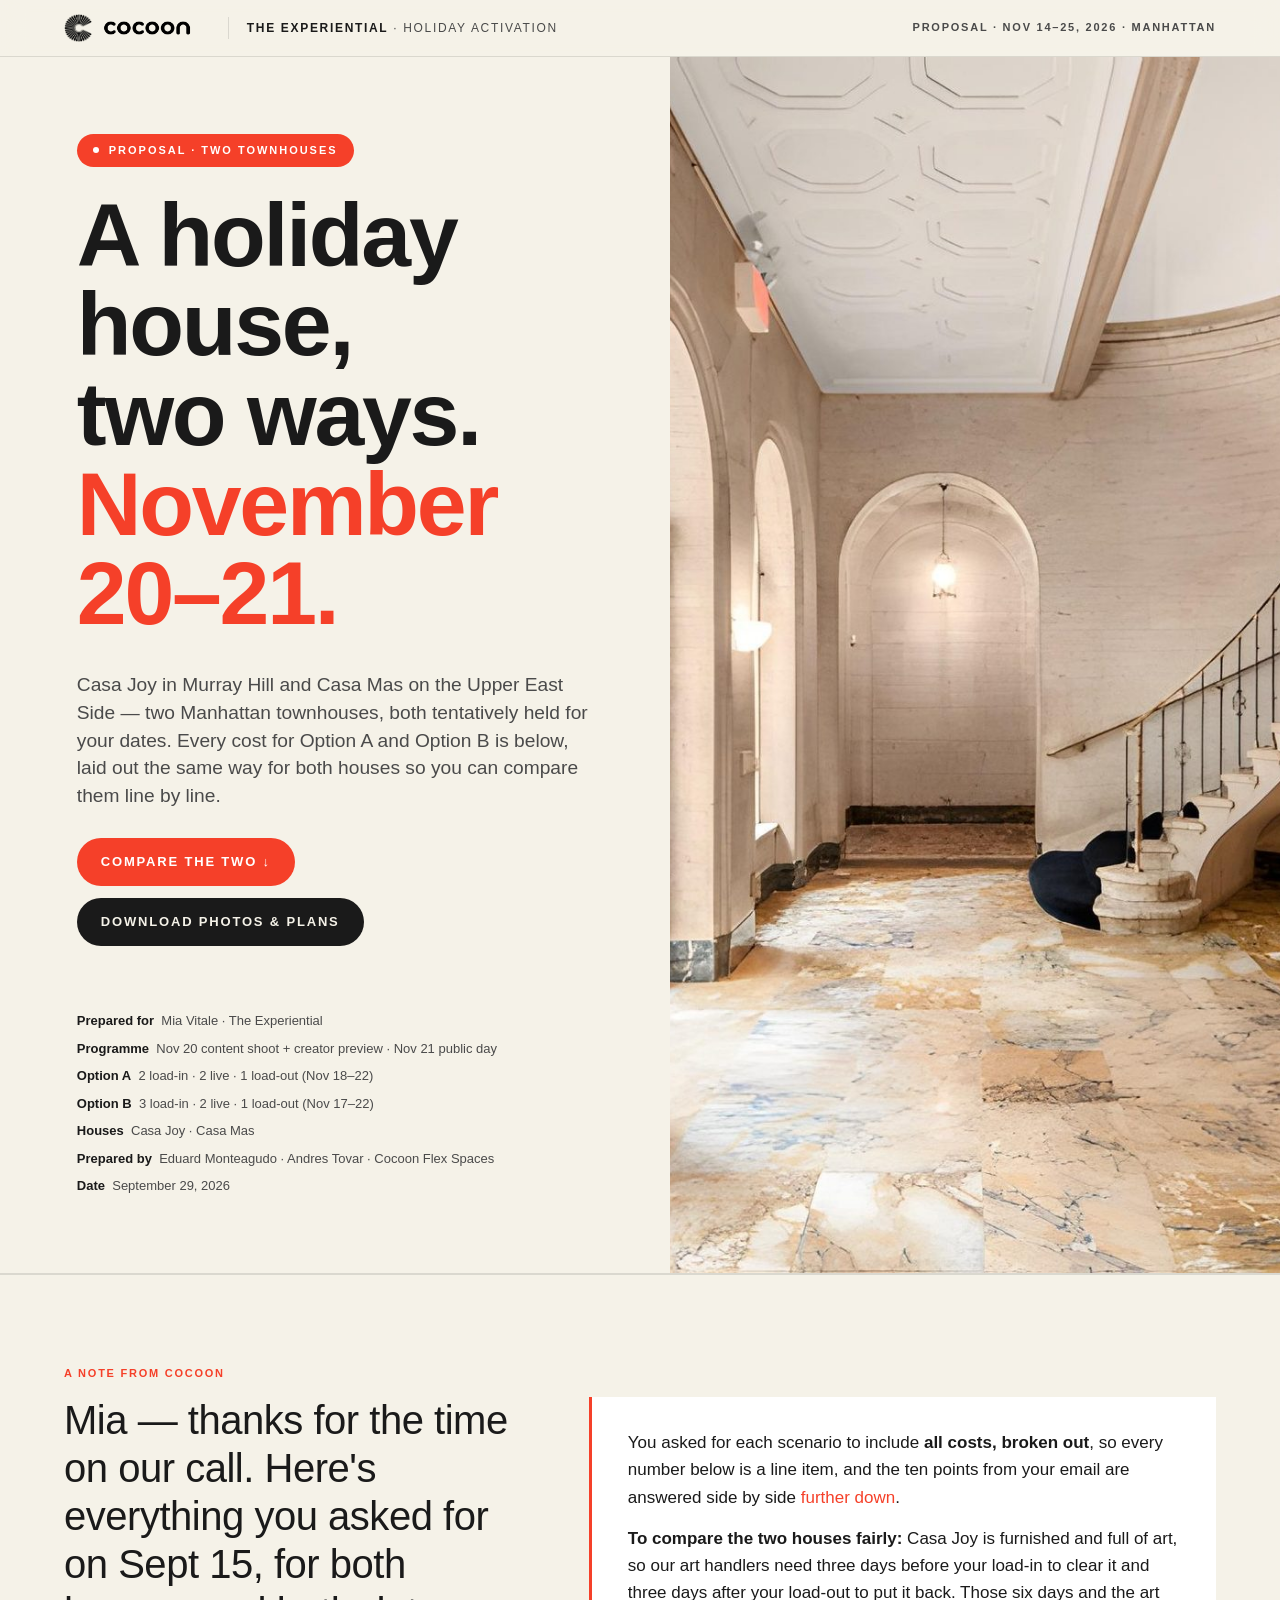
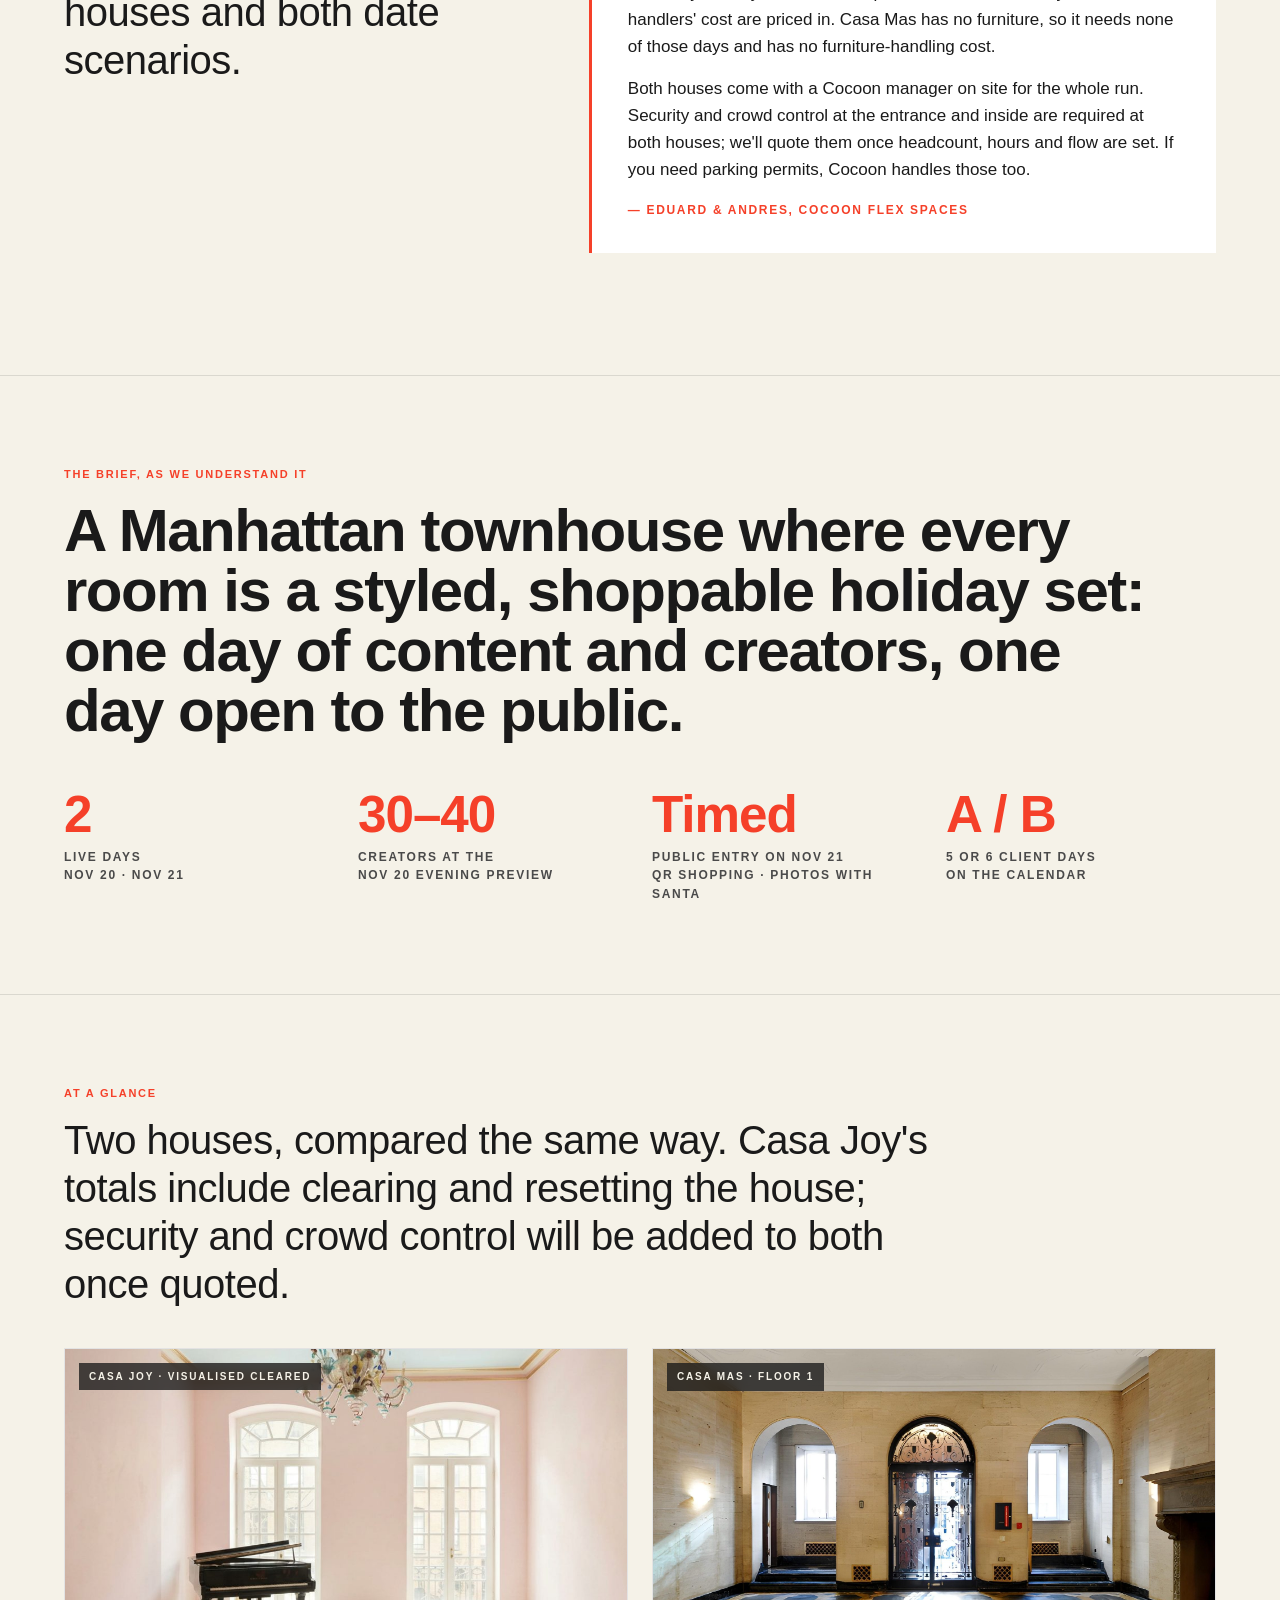
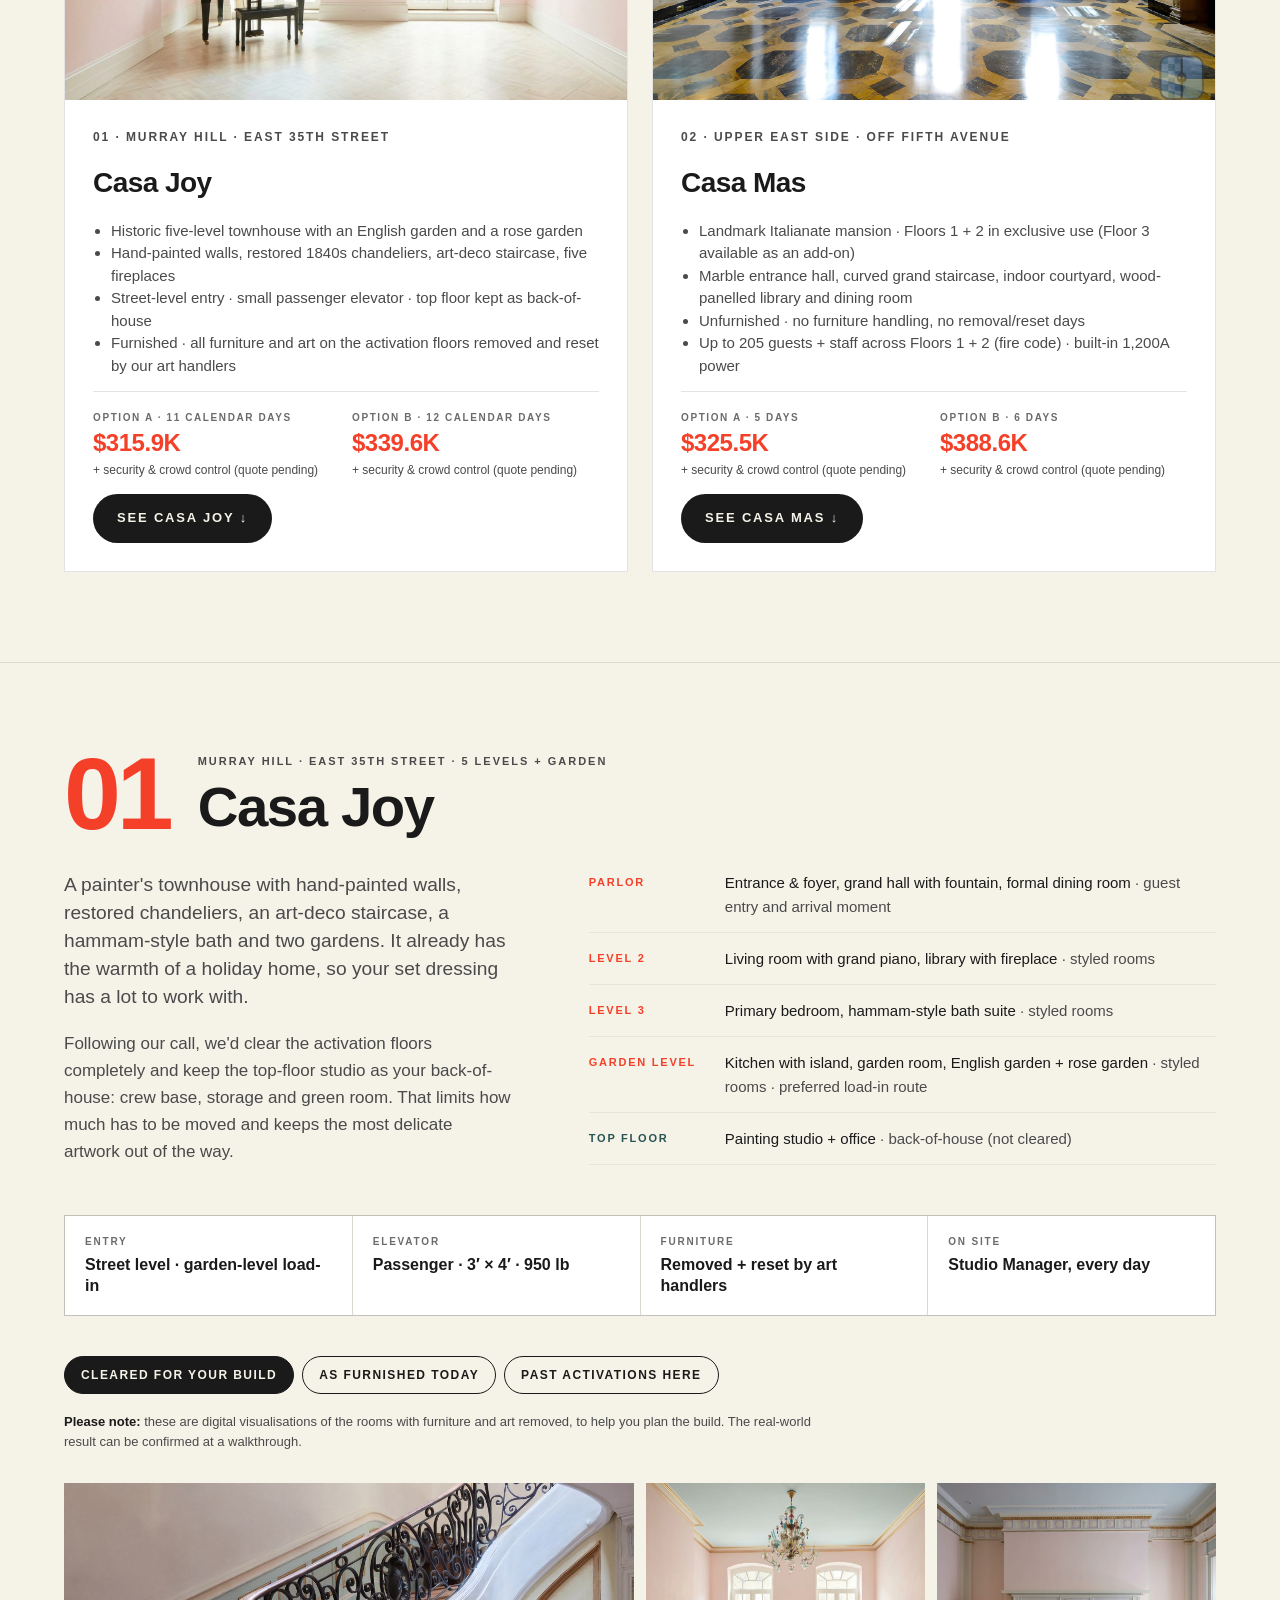
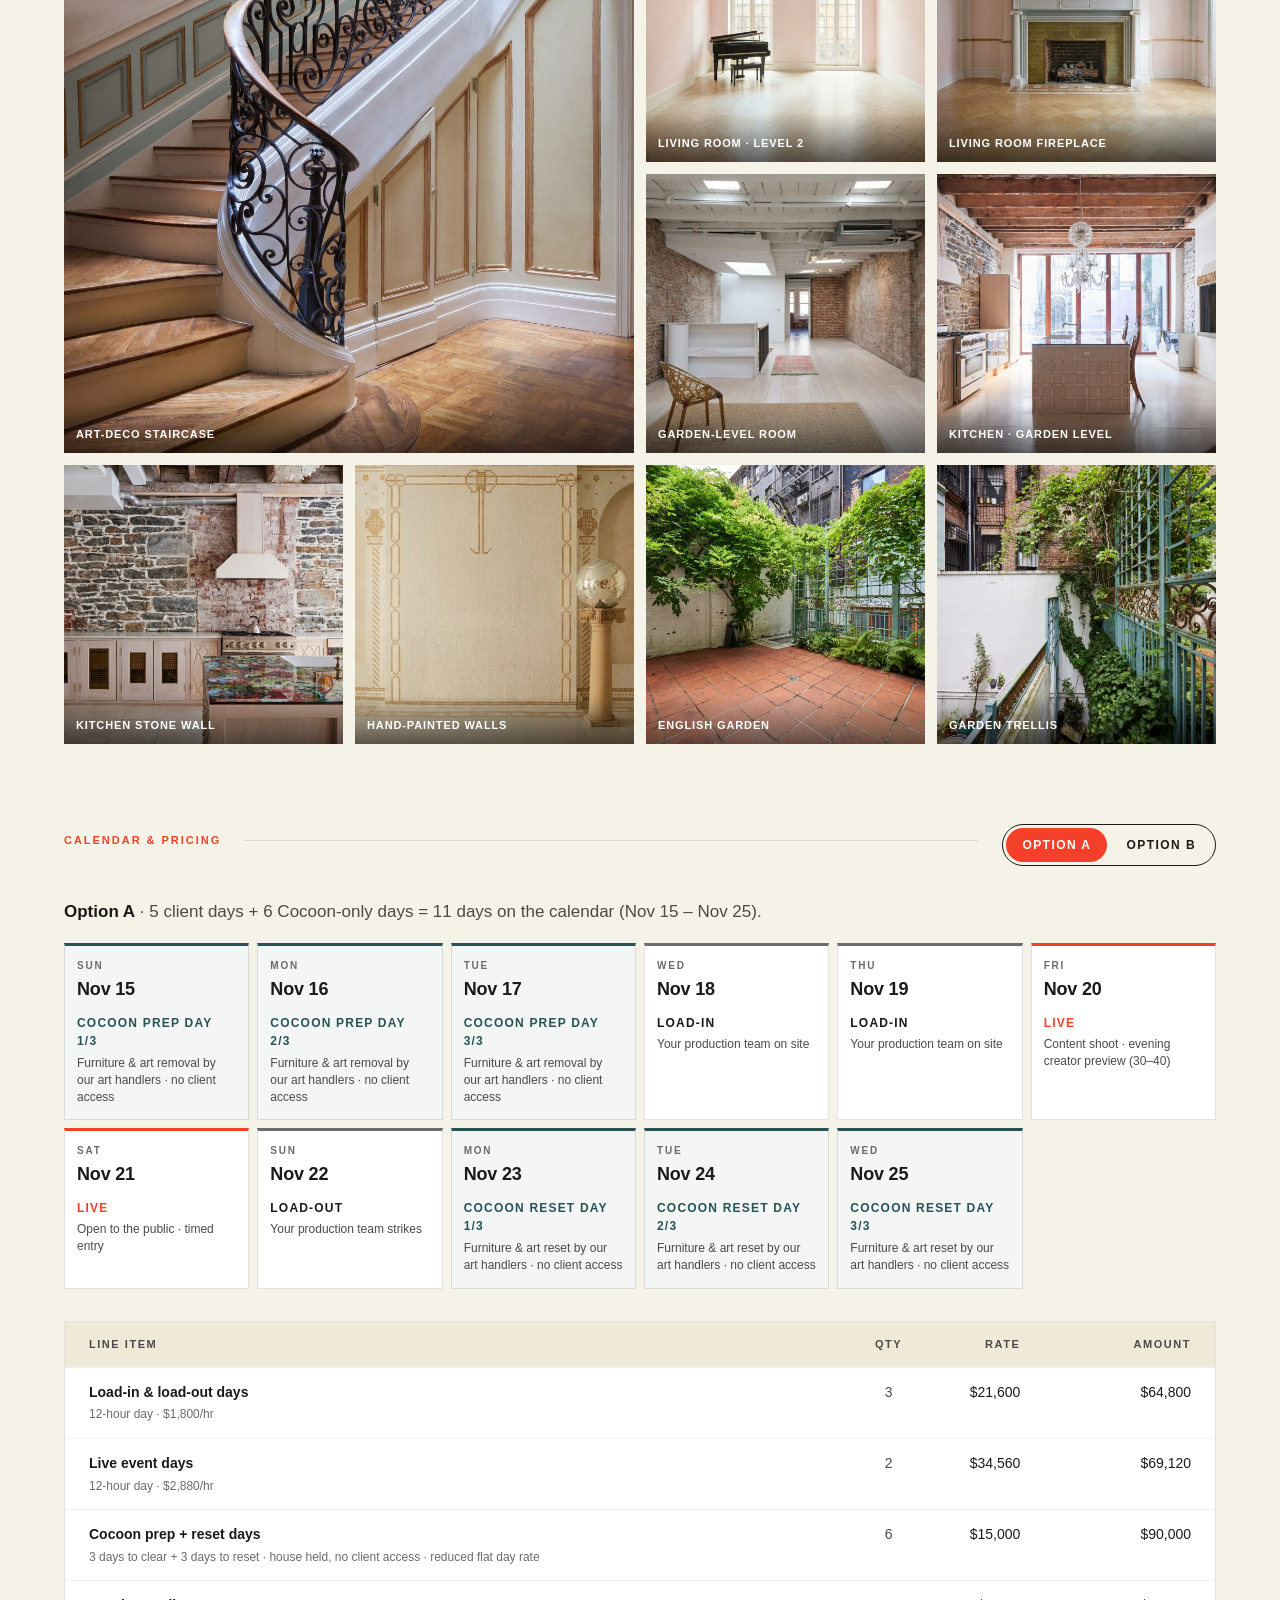
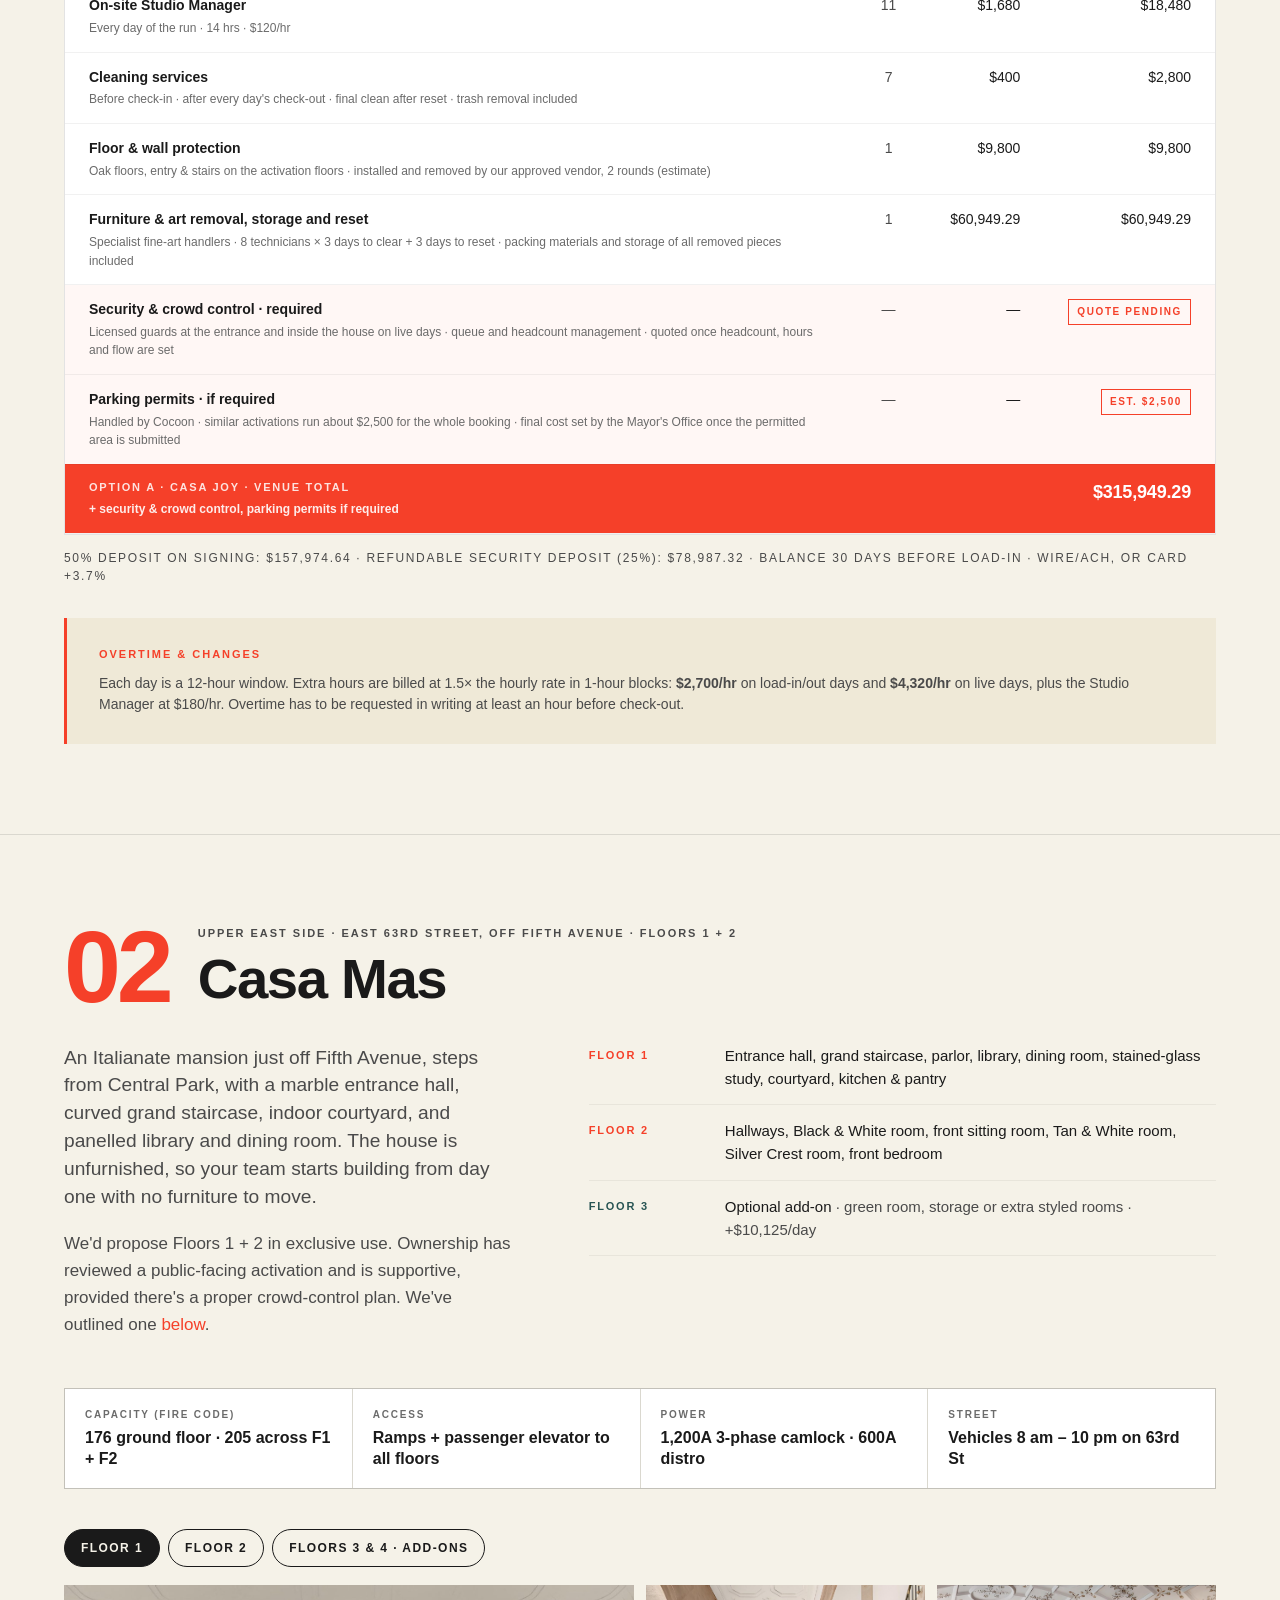
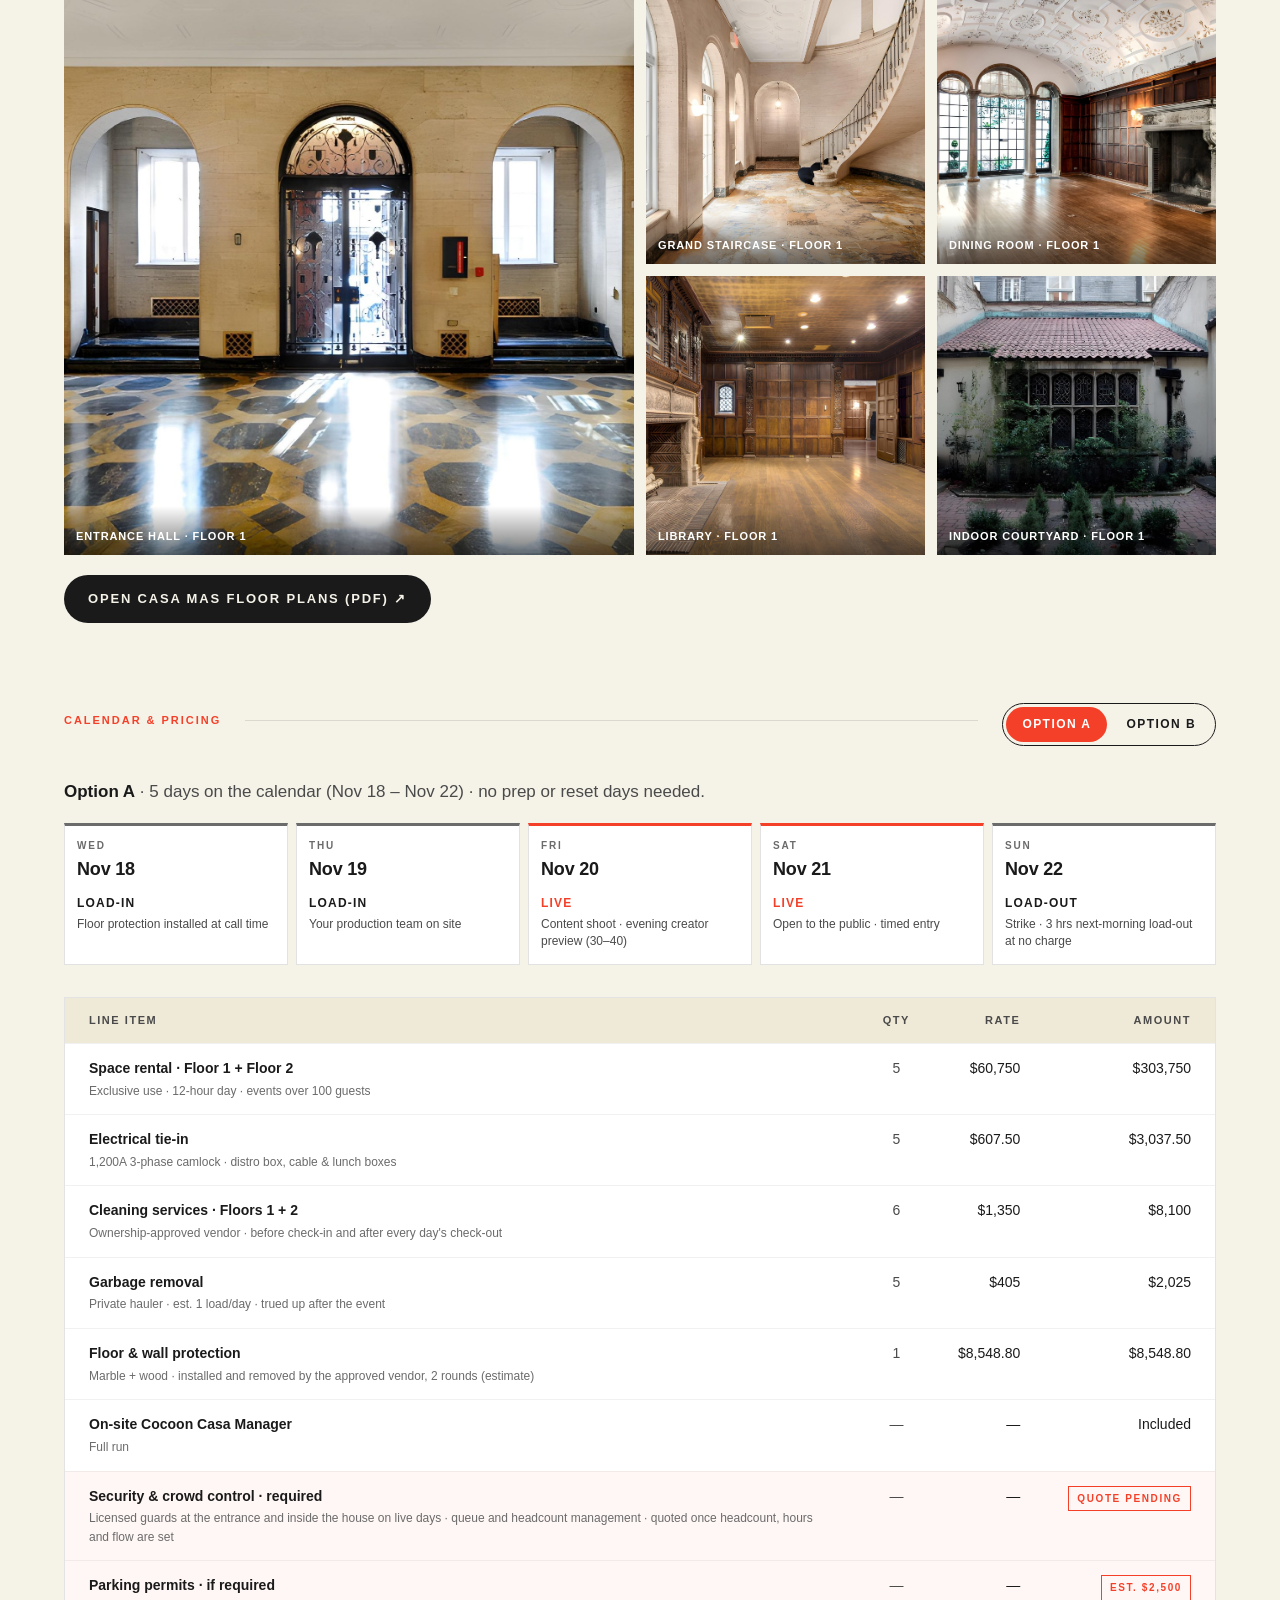
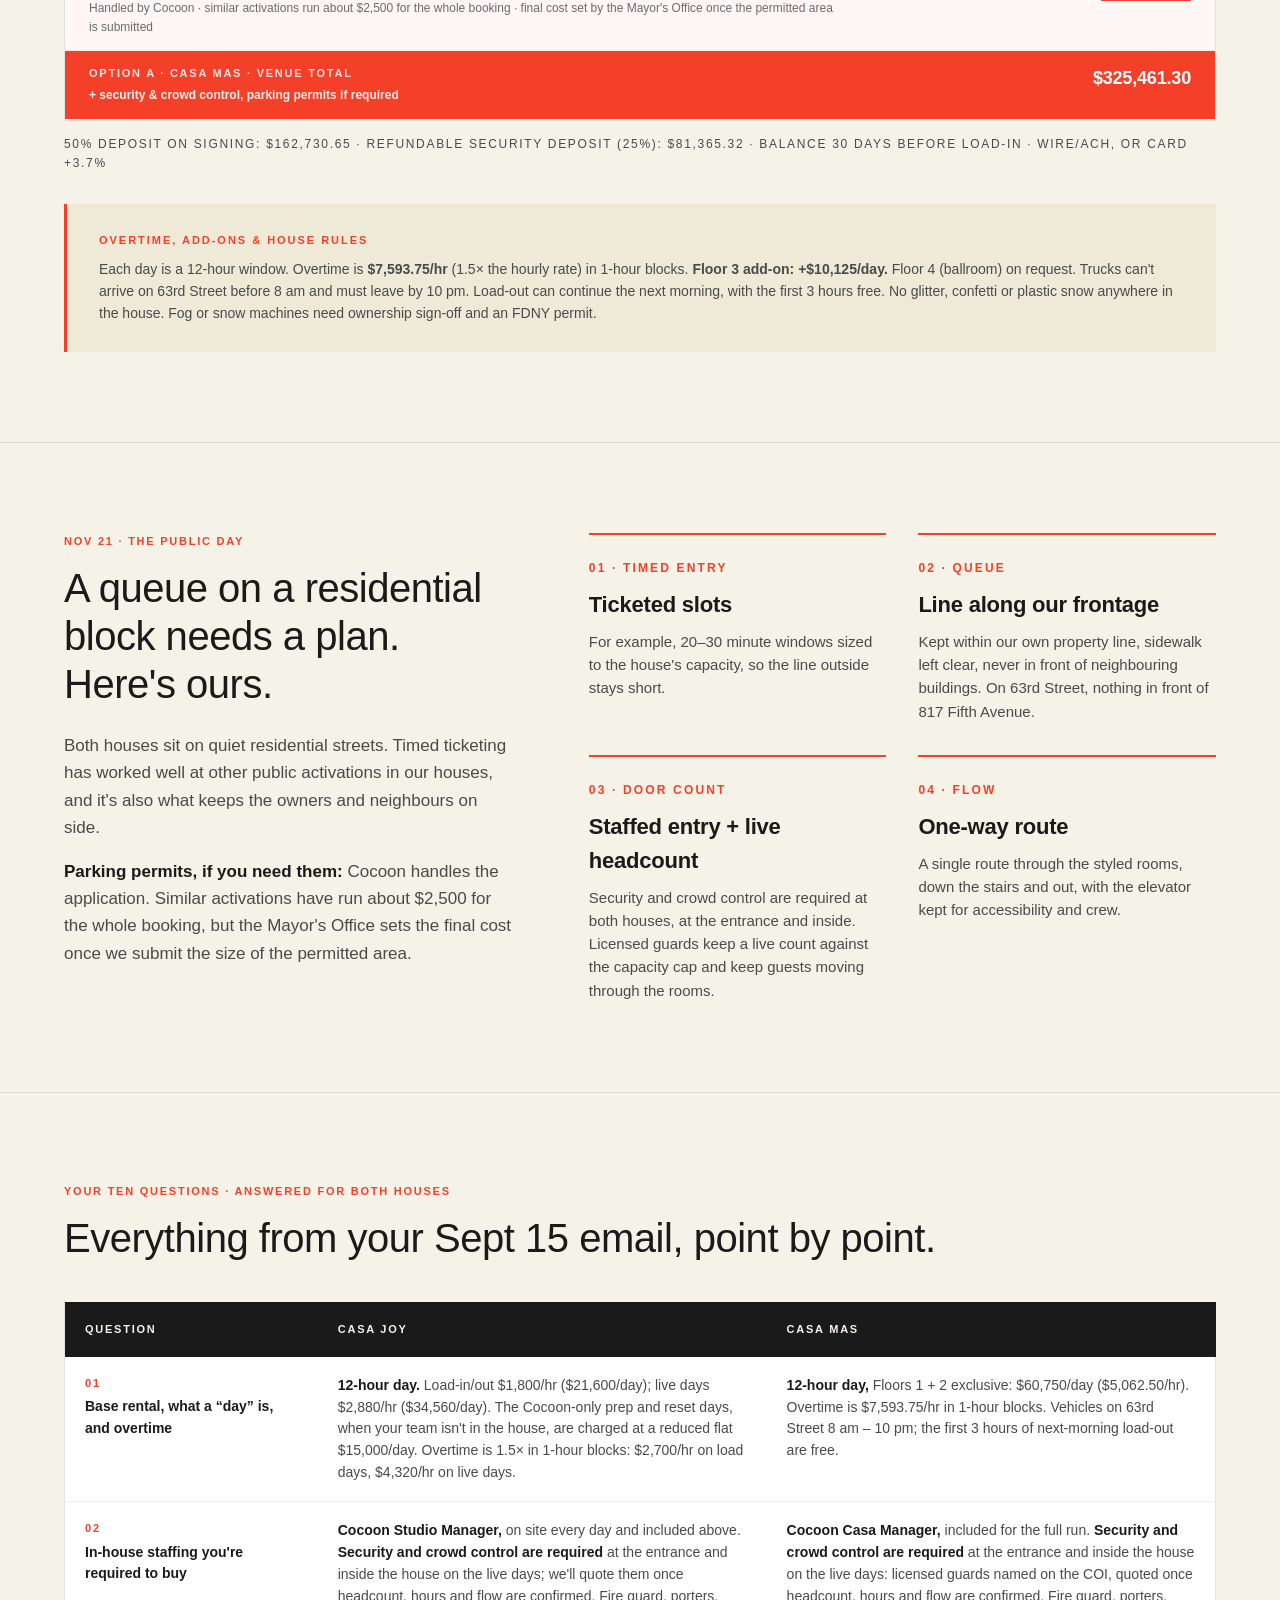
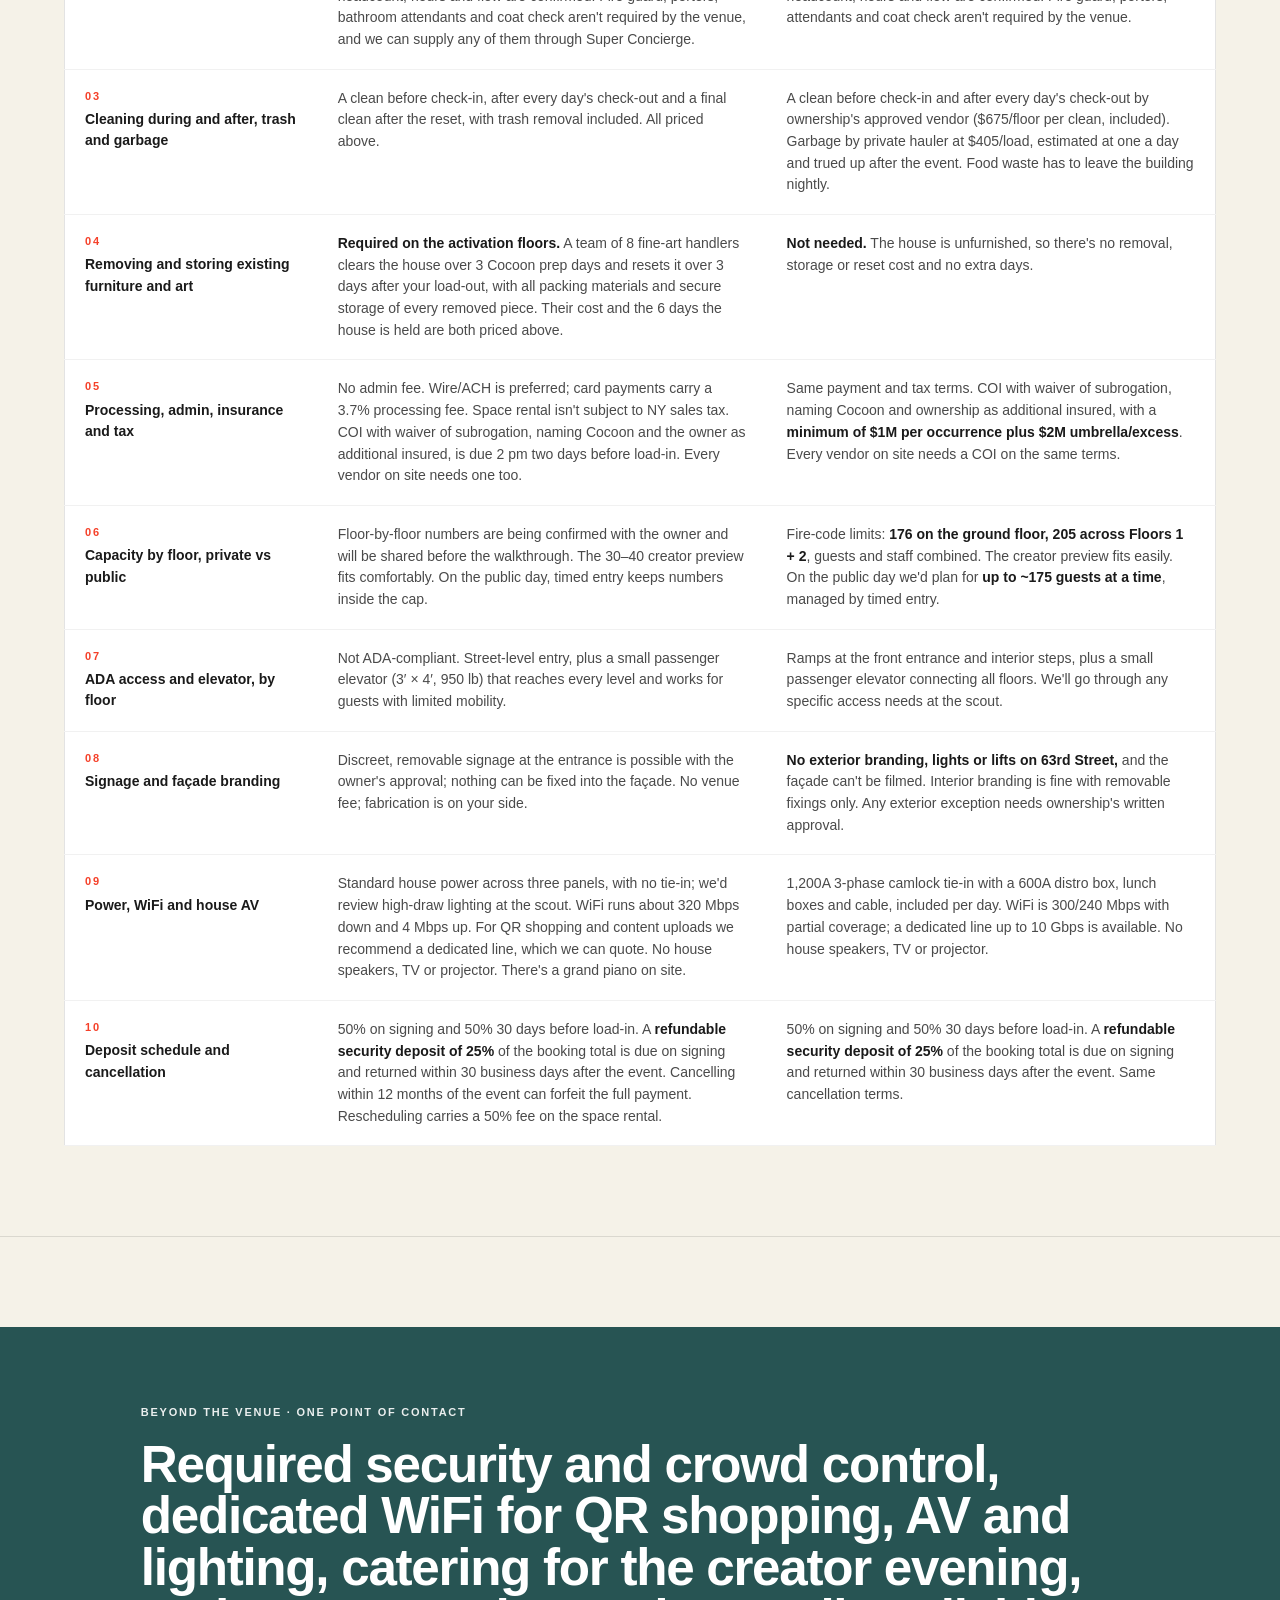
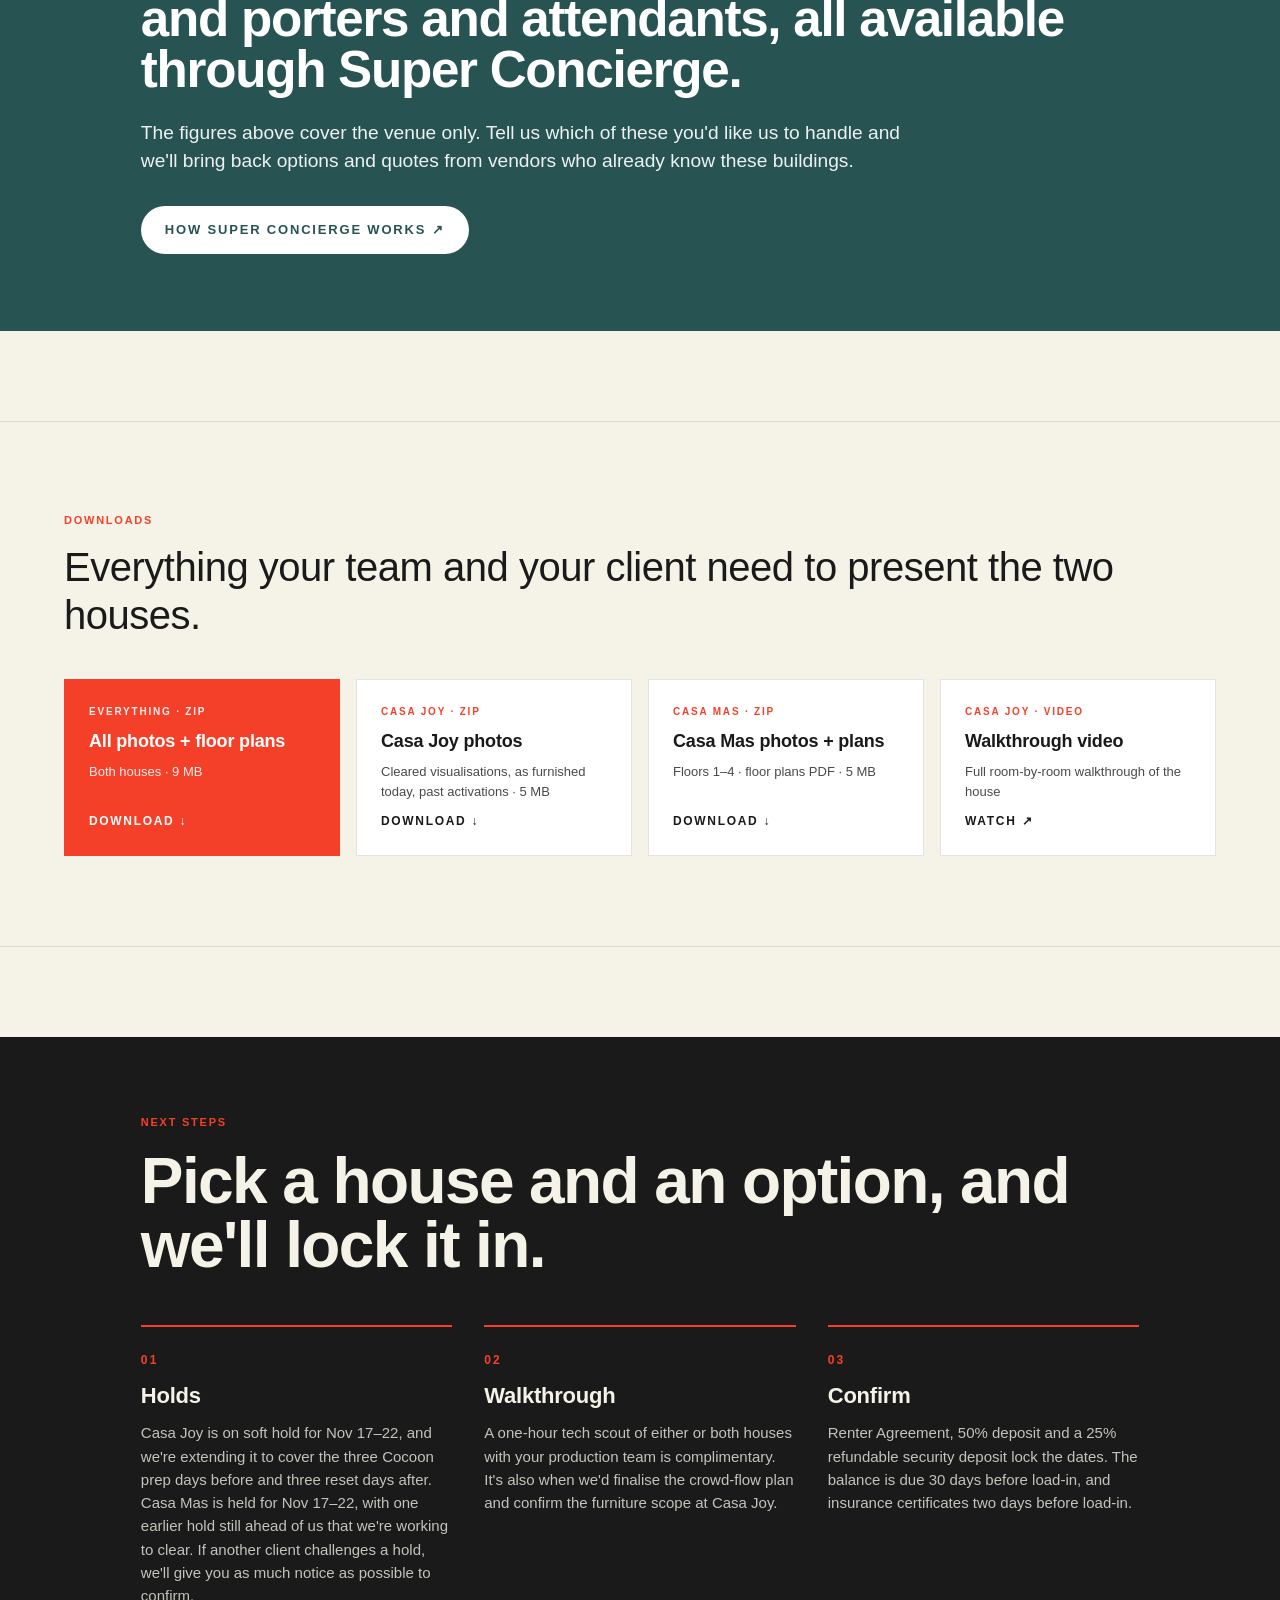
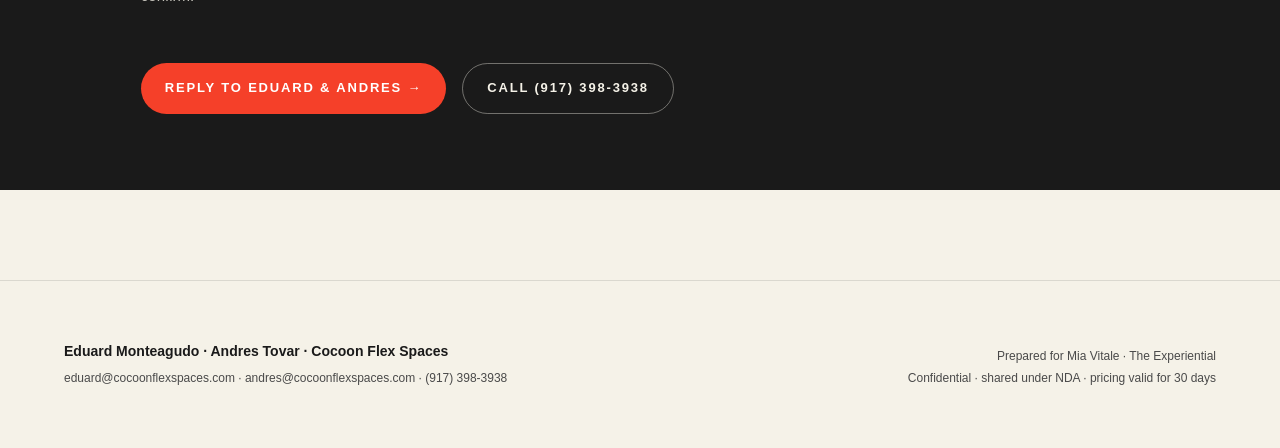
==== commit 80852972: "Casa Joy: add OTI storage ($2,500) to removal/reset line" ====
--- a/index.html
+++ b/index.html
@@ -1033,8 +1033,8 @@
           <li>Furnished · all furniture and art on the activation floors removed and reset by our art handlers</li>
         </ul>
         <div class="prices">
-          <div><div class="k">Option A · 11 calendar days</div><div class="v">$313.1K</div><div class="n">+ security &amp; crowd control (quote pending)</div></div>
-          <div><div class="k">Option B · 12 calendar days</div><div class="v">$336.8K</div><div class="n">+ security &amp; crowd control (quote pending)</div></div>
+          <div><div class="k">Option A · 11 calendar days</div><div class="v">$315.9K</div><div class="n">+ security &amp; crowd control (quote pending)</div></div>
+          <div><div class="k">Option B · 12 calendar days</div><div class="v">$339.6K</div><div class="n">+ security &amp; crowd control (quote pending)</div></div>
         </div>
         <a href="#casa-joy" class="cta-pill" style="align-self: flex-start;">See Casa Joy ↓</a>
       </div>
@@ -1132,16 +1132,16 @@
     <div class="opt-panel active" data-scope="joy" data-opt="A">
 <p class="body" style="color:var(--ink-soft); margin: 0 0 6px;"><strong style="color:var(--ink)">Option A</strong> · 5 client days + 6 Cocoon-only days = 11 days on the calendar (Nov 15 – Nov 25).</p><div class="cal days-11"><div class="d cocoon"><div class="dow">Sun</div><div class="date">Nov 15</div><div class="what">Cocoon prep day 1/3</div><div class="desc">Furniture & art removal by our art handlers · no client access</div></div><div class="d cocoon"><div class="dow">Mon</div><div class="date">Nov 16</div><div class="what">Cocoon prep day 2/3</div><div class="desc">Furniture & art removal by our art handlers · no client access</div></div><div class="d cocoon"><div class="dow">Tue</div><div class="date">Nov 17</div><div class="what">Cocoon prep day 3/3</div><div class="desc">Furniture & art removal by our art handlers · no client access</div></div><div class="d load"><div class="dow">Wed</div><div class="date">Nov 18</div><div class="what">Load-in</div><div class="desc">Your production team on site</div></div><div class="d load"><div class="dow">Thu</div><div class="date">Nov 19</div><div class="what">Load-in</div><div class="desc">Your production team on site</div></div><div class="d live"><div class="dow">Fri</div><div class="date">Nov 20</div><div class="what">Live</div><div class="desc">Content shoot · evening creator preview (30–40)</div></div><div class="d live"><div class="dow">Sat</div><div class="date">Nov 21</div><div class="what">Live</div><div class="desc">Open to the public · timed entry</div></div><div class="d load"><div class="dow">Sun</div><div class="date">Nov 22</div><div class="what">Load-out</div><div class="desc">Your production team strikes</div></div><div class="d cocoon"><div class="dow">Mon</div><div class="date">Nov 23</div><div class="what">Cocoon reset day 1/3</div><div class="desc">Furniture & art reset by our art handlers · no client access</div></div><div class="d cocoon"><div class="dow">Tue</div><div class="date">Nov 24</div><div class="what">Cocoon reset day 2/3</div><div class="desc">Furniture & art reset by our art handlers · no client access</div></div><div class="d cocoon"><div class="dow">Wed</div><div class="date">Nov 25</div><div class="what">Cocoon reset day 3/3</div><div class="desc">Furniture & art reset by our art handlers · no client access</div></div></div><div class="breakdown"><div class="scroll"><table>
 <thead><tr><th>Line item</th><th class="qty">Qty</th><th class="amount">Rate</th><th class="amount">Amount</th></tr></thead>
-<tbody><tr><td><strong>Load-in & load-out days</strong><span class="sub">12-hour day · $1,800/hr</span></td><td class="qty">3</td><td class="amount">$21,600</td><td class="amount">$64,800</td></tr><tr><td><strong>Live event days</strong><span class="sub">12-hour day · $2,880/hr</span></td><td class="qty">2</td><td class="amount">$34,560</td><td class="amount">$69,120</td></tr><tr><td><strong>Cocoon prep + reset days</strong><span class="sub">3 days to clear + 3 days to reset · house held, no client access · reduced flat day rate</span></td><td class="qty">6</td><td class="amount">$15,000</td><td class="amount">$90,000</td></tr><tr><td><strong>On-site Studio Manager</strong><span class="sub">Every day of the run · 14 hrs · $120/hr</span></td><td class="qty">11</td><td class="amount">$1,680</td><td class="amount">$18,480</td></tr><tr><td><strong>Cleaning services</strong><span class="sub">Before check-in · after every day's check-out · final clean after reset · trash removal included</span></td><td class="qty">7</td><td class="amount">$400</td><td class="amount">$2,800</td></tr><tr><td><strong>Floor & wall protection</strong><span class="sub">Oak floors, entry & stairs on the activation floors · installed and removed by our approved vendor, 2 rounds (estimate)</span></td><td class="qty">1</td><td class="amount">$9,800</td><td class="amount">$9,800</td></tr><tr><td><strong>Furniture &amp; art removal, storage and reset</strong><span class="sub">Specialist fine-art handlers · 8 technicians × 3 days to clear + 3 days to reset · packing materials included · pieces stored on site where the house allows; any off-site storage confirmed after the walkthrough</span></td><td class="qty">1</td><td class="amount">$58,074.29</td><td class="amount">$58,074.29</td></tr><tr class="pending-row"><td><strong>Security &amp; crowd control · required</strong><span class="sub">Licensed guards at the entrance and inside the house on live days · queue and headcount management · quoted once headcount, hours and flow are set</span></td><td class="qty">—</td><td class="amount">—</td><td class="amount"><span class="pending">Quote pending</span></td></tr><tr class="pending-row"><td><strong>Parking permits · if required</strong><span class="sub">Handled by Cocoon · similar activations run about $2,500 for the whole booking · final cost set by the Mayor's Office once the permitted area is submitted</span></td><td class="qty">—</td><td class="amount">—</td><td class="amount"><span class="pending">Est. $2,500</span></td></tr>
-<tr class="total"><td><span class="label">Option A · Casa Joy · venue total</span><span class="plus">+ security &amp; crowd control, parking permits if required</span></td><td></td><td></td><td class="amount">$313,074.29</td></tr>
-</tbody></table></div></div><p class="caption" style="margin-top:14px;">50% deposit on signing: $156,537.14 · refundable security deposit (25%): $78,268.57 · balance 30 days before load-in · wire/ACH, or card +3.7%</p>
+<tbody><tr><td><strong>Load-in & load-out days</strong><span class="sub">12-hour day · $1,800/hr</span></td><td class="qty">3</td><td class="amount">$21,600</td><td class="amount">$64,800</td></tr><tr><td><strong>Live event days</strong><span class="sub">12-hour day · $2,880/hr</span></td><td class="qty">2</td><td class="amount">$34,560</td><td class="amount">$69,120</td></tr><tr><td><strong>Cocoon prep + reset days</strong><span class="sub">3 days to clear + 3 days to reset · house held, no client access · reduced flat day rate</span></td><td class="qty">6</td><td class="amount">$15,000</td><td class="amount">$90,000</td></tr><tr><td><strong>On-site Studio Manager</strong><span class="sub">Every day of the run · 14 hrs · $120/hr</span></td><td class="qty">11</td><td class="amount">$1,680</td><td class="amount">$18,480</td></tr><tr><td><strong>Cleaning services</strong><span class="sub">Before check-in · after every day's check-out · final clean after reset · trash removal included</span></td><td class="qty">7</td><td class="amount">$400</td><td class="amount">$2,800</td></tr><tr><td><strong>Floor & wall protection</strong><span class="sub">Oak floors, entry & stairs on the activation floors · installed and removed by our approved vendor, 2 rounds (estimate)</span></td><td class="qty">1</td><td class="amount">$9,800</td><td class="amount">$9,800</td></tr><tr><td><strong>Furniture &amp; art removal, storage and reset</strong><span class="sub">Specialist fine-art handlers · 8 technicians × 3 days to clear + 3 days to reset · packing materials and storage of all removed pieces included</span></td><td class="qty">1</td><td class="amount">$60,949.29</td><td class="amount">$60,949.29</td></tr><tr class="pending-row"><td><strong>Security &amp; crowd control · required</strong><span class="sub">Licensed guards at the entrance and inside the house on live days · queue and headcount management · quoted once headcount, hours and flow are set</span></td><td class="qty">—</td><td class="amount">—</td><td class="amount"><span class="pending">Quote pending</span></td></tr><tr class="pending-row"><td><strong>Parking permits · if required</strong><span class="sub">Handled by Cocoon · similar activations run about $2,500 for the whole booking · final cost set by the Mayor's Office once the permitted area is submitted</span></td><td class="qty">—</td><td class="amount">—</td><td class="amount"><span class="pending">Est. $2,500</span></td></tr>
+<tr class="total"><td><span class="label">Option A · Casa Joy · venue total</span><span class="plus">+ security &amp; crowd control, parking permits if required</span></td><td></td><td></td><td class="amount">$315,949.29</td></tr>
+</tbody></table></div></div><p class="caption" style="margin-top:14px;">50% deposit on signing: $157,974.64 · refundable security deposit (25%): $78,987.32 · balance 30 days before load-in · wire/ACH, or card +3.7%</p>
     </div>
     <div class="opt-panel" data-scope="joy" data-opt="B">
 <p class="body" style="color:var(--ink-soft); margin: 0 0 6px;"><strong style="color:var(--ink)">Option B</strong> · 6 client days + 6 Cocoon-only days = 12 days on the calendar (Nov 14 – Nov 25).</p><div class="cal days-12"><div class="d cocoon"><div class="dow">Sat</div><div class="date">Nov 14</div><div class="what">Cocoon prep day 1/3</div><div class="desc">Furniture & art removal by our art handlers · no client access</div></div><div class="d cocoon"><div class="dow">Sun</div><div class="date">Nov 15</div><div class="what">Cocoon prep day 2/3</div><div class="desc">Furniture & art removal by our art handlers · no client access</div></div><div class="d cocoon"><div class="dow">Mon</div><div class="date">Nov 16</div><div class="what">Cocoon prep day 3/3</div><div class="desc">Furniture & art removal by our art handlers · no client access</div></div><div class="d load"><div class="dow">Tue</div><div class="date">Nov 17</div><div class="what">Load-in</div><div class="desc">Your production team on site</div></div><div class="d load"><div class="dow">Wed</div><div class="date">Nov 18</div><div class="what">Load-in</div><div class="desc">Your production team on site</div></div><div class="d load"><div class="dow">Thu</div><div class="date">Nov 19</div><div class="what">Load-in</div><div class="desc">Your production team on site</div></div><div class="d live"><div class="dow">Fri</div><div class="date">Nov 20</div><div class="what">Live</div><div class="desc">Content shoot · evening creator preview (30–40)</div></div><div class="d live"><div class="dow">Sat</div><div class="date">Nov 21</div><div class="what">Live</div><div class="desc">Open to the public · timed entry</div></div><div class="d load"><div class="dow">Sun</div><div class="date">Nov 22</div><div class="what">Load-out</div><div class="desc">Your production team strikes</div></div><div class="d cocoon"><div class="dow">Mon</div><div class="date">Nov 23</div><div class="what">Cocoon reset day 1/3</div><div class="desc">Furniture & art reset by our art handlers · no client access</div></div><div class="d cocoon"><div class="dow">Tue</div><div class="date">Nov 24</div><div class="what">Cocoon reset day 2/3</div><div class="desc">Furniture & art reset by our art handlers · no client access</div></div><div class="d cocoon"><div class="dow">Wed</div><div class="date">Nov 25</div><div class="what">Cocoon reset day 3/3</div><div class="desc">Furniture & art reset by our art handlers · no client access</div></div></div><div class="breakdown"><div class="scroll"><table>
 <thead><tr><th>Line item</th><th class="qty">Qty</th><th class="amount">Rate</th><th class="amount">Amount</th></tr></thead>
-<tbody><tr><td><strong>Load-in & load-out days</strong><span class="sub">12-hour day · $1,800/hr</span></td><td class="qty">4</td><td class="amount">$21,600</td><td class="amount">$86,400</td></tr><tr><td><strong>Live event days</strong><span class="sub">12-hour day · $2,880/hr</span></td><td class="qty">2</td><td class="amount">$34,560</td><td class="amount">$69,120</td></tr><tr><td><strong>Cocoon prep + reset days</strong><span class="sub">3 days to clear + 3 days to reset · house held, no client access · reduced flat day rate</span></td><td class="qty">6</td><td class="amount">$15,000</td><td class="amount">$90,000</td></tr><tr><td><strong>On-site Studio Manager</strong><span class="sub">Every day of the run · 14 hrs · $120/hr</span></td><td class="qty">12</td><td class="amount">$1,680</td><td class="amount">$20,160</td></tr><tr><td><strong>Cleaning services</strong><span class="sub">Before check-in · after every day's check-out · final clean after reset · trash removal included</span></td><td class="qty">8</td><td class="amount">$400</td><td class="amount">$3,200</td></tr><tr><td><strong>Floor & wall protection</strong><span class="sub">Oak floors, entry & stairs on the activation floors · installed and removed by our approved vendor, 2 rounds (estimate)</span></td><td class="qty">1</td><td class="amount">$9,800</td><td class="amount">$9,800</td></tr><tr><td><strong>Furniture &amp; art removal, storage and reset</strong><span class="sub">Specialist fine-art handlers · 8 technicians × 3 days to clear + 3 days to reset · packing materials included · pieces stored on site where the house allows; any off-site storage confirmed after the walkthrough</span></td><td class="qty">1</td><td class="amount">$58,074.29</td><td class="amount">$58,074.29</td></tr><tr class="pending-row"><td><strong>Security &amp; crowd control · required</strong><span class="sub">Licensed guards at the entrance and inside the house on live days · queue and headcount management · quoted once headcount, hours and flow are set</span></td><td class="qty">—</td><td class="amount">—</td><td class="amount"><span class="pending">Quote pending</span></td></tr><tr class="pending-row"><td><strong>Parking permits · if required</strong><span class="sub">Handled by Cocoon · similar activations run about $2,500 for the whole booking · final cost set by the Mayor's Office once the permitted area is submitted</span></td><td class="qty">—</td><td class="amount">—</td><td class="amount"><span class="pending">Est. $2,500</span></td></tr>
-<tr class="total"><td><span class="label">Option B · Casa Joy · venue total</span><span class="plus">+ security &amp; crowd control, parking permits if required</span></td><td></td><td></td><td class="amount">$336,754.29</td></tr>
-</tbody></table></div></div><p class="caption" style="margin-top:14px;">50% deposit on signing: $168,377.14 · refundable security deposit (25%): $84,188.57 · balance 30 days before load-in · wire/ACH, or card +3.7%</p>
+<tbody><tr><td><strong>Load-in & load-out days</strong><span class="sub">12-hour day · $1,800/hr</span></td><td class="qty">4</td><td class="amount">$21,600</td><td class="amount">$86,400</td></tr><tr><td><strong>Live event days</strong><span class="sub">12-hour day · $2,880/hr</span></td><td class="qty">2</td><td class="amount">$34,560</td><td class="amount">$69,120</td></tr><tr><td><strong>Cocoon prep + reset days</strong><span class="sub">3 days to clear + 3 days to reset · house held, no client access · reduced flat day rate</span></td><td class="qty">6</td><td class="amount">$15,000</td><td class="amount">$90,000</td></tr><tr><td><strong>On-site Studio Manager</strong><span class="sub">Every day of the run · 14 hrs · $120/hr</span></td><td class="qty">12</td><td class="amount">$1,680</td><td class="amount">$20,160</td></tr><tr><td><strong>Cleaning services</strong><span class="sub">Before check-in · after every day's check-out · final clean after reset · trash removal included</span></td><td class="qty">8</td><td class="amount">$400</td><td class="amount">$3,200</td></tr><tr><td><strong>Floor & wall protection</strong><span class="sub">Oak floors, entry & stairs on the activation floors · installed and removed by our approved vendor, 2 rounds (estimate)</span></td><td class="qty">1</td><td class="amount">$9,800</td><td class="amount">$9,800</td></tr><tr><td><strong>Furniture &amp; art removal, storage and reset</strong><span class="sub">Specialist fine-art handlers · 8 technicians × 3 days to clear + 3 days to reset · packing materials and storage of all removed pieces included</span></td><td class="qty">1</td><td class="amount">$60,949.29</td><td class="amount">$60,949.29</td></tr><tr class="pending-row"><td><strong>Security &amp; crowd control · required</strong><span class="sub">Licensed guards at the entrance and inside the house on live days · queue and headcount management · quoted once headcount, hours and flow are set</span></td><td class="qty">—</td><td class="amount">—</td><td class="amount"><span class="pending">Quote pending</span></td></tr><tr class="pending-row"><td><strong>Parking permits · if required</strong><span class="sub">Handled by Cocoon · similar activations run about $2,500 for the whole booking · final cost set by the Mayor's Office once the permitted area is submitted</span></td><td class="qty">—</td><td class="amount">—</td><td class="amount"><span class="pending">Est. $2,500</span></td></tr>
+<tr class="total"><td><span class="label">Option B · Casa Joy · venue total</span><span class="plus">+ security &amp; crowd control, parking permits if required</span></td><td></td><td></td><td class="amount">$339,629.29</td></tr>
+</tbody></table></div></div><p class="caption" style="margin-top:14px;">50% deposit on signing: $169,814.64 · refundable security deposit (25%): $84,907.32 · balance 30 days before load-in · wire/ACH, or card +3.7%</p>
     </div>
     <div class="expansion">
       <div class="tag">Overtime &amp; changes</div>
@@ -1260,7 +1260,7 @@
 <tr><th><span class="n">01</span>Base rental, what a “day” is, and overtime</th><td data-casa="Casa Joy"><strong>12-hour day.</strong> Load-in/out $1,800/hr ($21,600/day); live days $2,880/hr ($34,560/day). The Cocoon-only prep and reset days, when your team isn't in the house, are charged at a reduced flat $15,000/day. Overtime is 1.5× in 1-hour blocks: $2,700/hr on load days, $4,320/hr on live days.</td><td data-casa="Casa Mas"><strong>12-hour day,</strong> Floors 1 + 2 exclusive: $60,750/day ($5,062.50/hr). Overtime is $7,593.75/hr in 1-hour blocks. Vehicles on 63rd Street 8 am – 10 pm; the first 3 hours of next-morning load-out are free.</td></tr>
 <tr><th><span class="n">02</span>In-house staffing you're required to buy</th><td data-casa="Casa Joy"><strong>Cocoon Studio Manager,</strong> on site every day and included above. <strong>Security and crowd control are required</strong> at the entrance and inside the house on the live days; we'll quote them once headcount, hours and flow are confirmed. Fire guard, porters, bathroom attendants and coat check aren't required by the venue, and we can supply any of them through Super Concierge.</td><td data-casa="Casa Mas"><strong>Cocoon Casa Manager,</strong> included for the full run. <strong>Security and crowd control are required</strong> at the entrance and inside the house on the live days: licensed guards named on the COI, quoted once headcount, hours and flow are confirmed. Fire guard, porters, attendants and coat check aren't required by the venue.</td></tr>
 <tr><th><span class="n">03</span>Cleaning during and after, trash and garbage</th><td data-casa="Casa Joy">A clean before check-in, after every day's check-out and a final clean after the reset, with trash removal included. All priced above.</td><td data-casa="Casa Mas">A clean before check-in and after every day's check-out by ownership's approved vendor ($675/floor per clean, included). Garbage by private hauler at $405/load, estimated at one a day and trued up after the event. Food waste has to leave the building nightly.</td></tr>
-<tr><th><span class="n">04</span>Removing and storing existing furniture and art</th><td data-casa="Casa Joy"><strong>Required on the activation floors.</strong> A team of 8 fine-art handlers clears the house over 3 Cocoon prep days and resets it over 3 days after your load-out, with all packing materials. Their cost and the 6 days the house is held are both priced above. Pieces are stored on site where the house allows; if anything needs to go to off-site storage, we'll confirm it and its cost after the walkthrough.</td><td data-casa="Casa Mas"><strong>Not needed.</strong> The house is unfurnished, so there's no removal, storage or reset cost and no extra days.</td></tr>
+<tr><th><span class="n">04</span>Removing and storing existing furniture and art</th><td data-casa="Casa Joy"><strong>Required on the activation floors.</strong> A team of 8 fine-art handlers clears the house over 3 Cocoon prep days and resets it over 3 days after your load-out, with all packing materials and secure storage of every removed piece. Their cost and the 6 days the house is held are both priced above.</td><td data-casa="Casa Mas"><strong>Not needed.</strong> The house is unfurnished, so there's no removal, storage or reset cost and no extra days.</td></tr>
 <tr><th><span class="n">05</span>Processing, admin, insurance and tax</th><td data-casa="Casa Joy">No admin fee. Wire/ACH is preferred; card payments carry a 3.7% processing fee. Space rental isn't subject to NY sales tax. COI with waiver of subrogation, naming Cocoon and the owner as additional insured, is due 2 pm two days before load-in. Every vendor on site needs one too.</td><td data-casa="Casa Mas">Same payment and tax terms. COI with waiver of subrogation, naming Cocoon and ownership as additional insured, with a <strong>minimum of $1M per occurrence plus $2M umbrella/excess</strong>. Every vendor on site needs a COI on the same terms.</td></tr>
 <tr><th><span class="n">06</span>Capacity by floor, private vs public</th><td data-casa="Casa Joy">Floor-by-floor numbers are being confirmed with the owner and will be shared before the walkthrough. The 30–40 creator preview fits comfortably. On the public day, timed entry keeps numbers inside the cap.</td><td data-casa="Casa Mas">Fire-code limits: <strong>176 on the ground floor, 205 across Floors 1 + 2</strong>, guests and staff combined. The creator preview fits easily. On the public day we'd plan for <strong>up to ~175 guests at a time</strong>, managed by timed entry.</td></tr>
 <tr><th><span class="n">07</span>ADA access and elevator, by floor</th><td data-casa="Casa Joy">Not ADA-compliant. Street-level entry, plus a small passenger elevator (3′ × 4′, 950 lb) that reaches every level and works for guests with limited mobility.</td><td data-casa="Casa Mas">Ramps at the front entrance and interior steps, plus a small passenger elevator connecting all floors. We'll go through any specific access needs at the scout.</td></tr>
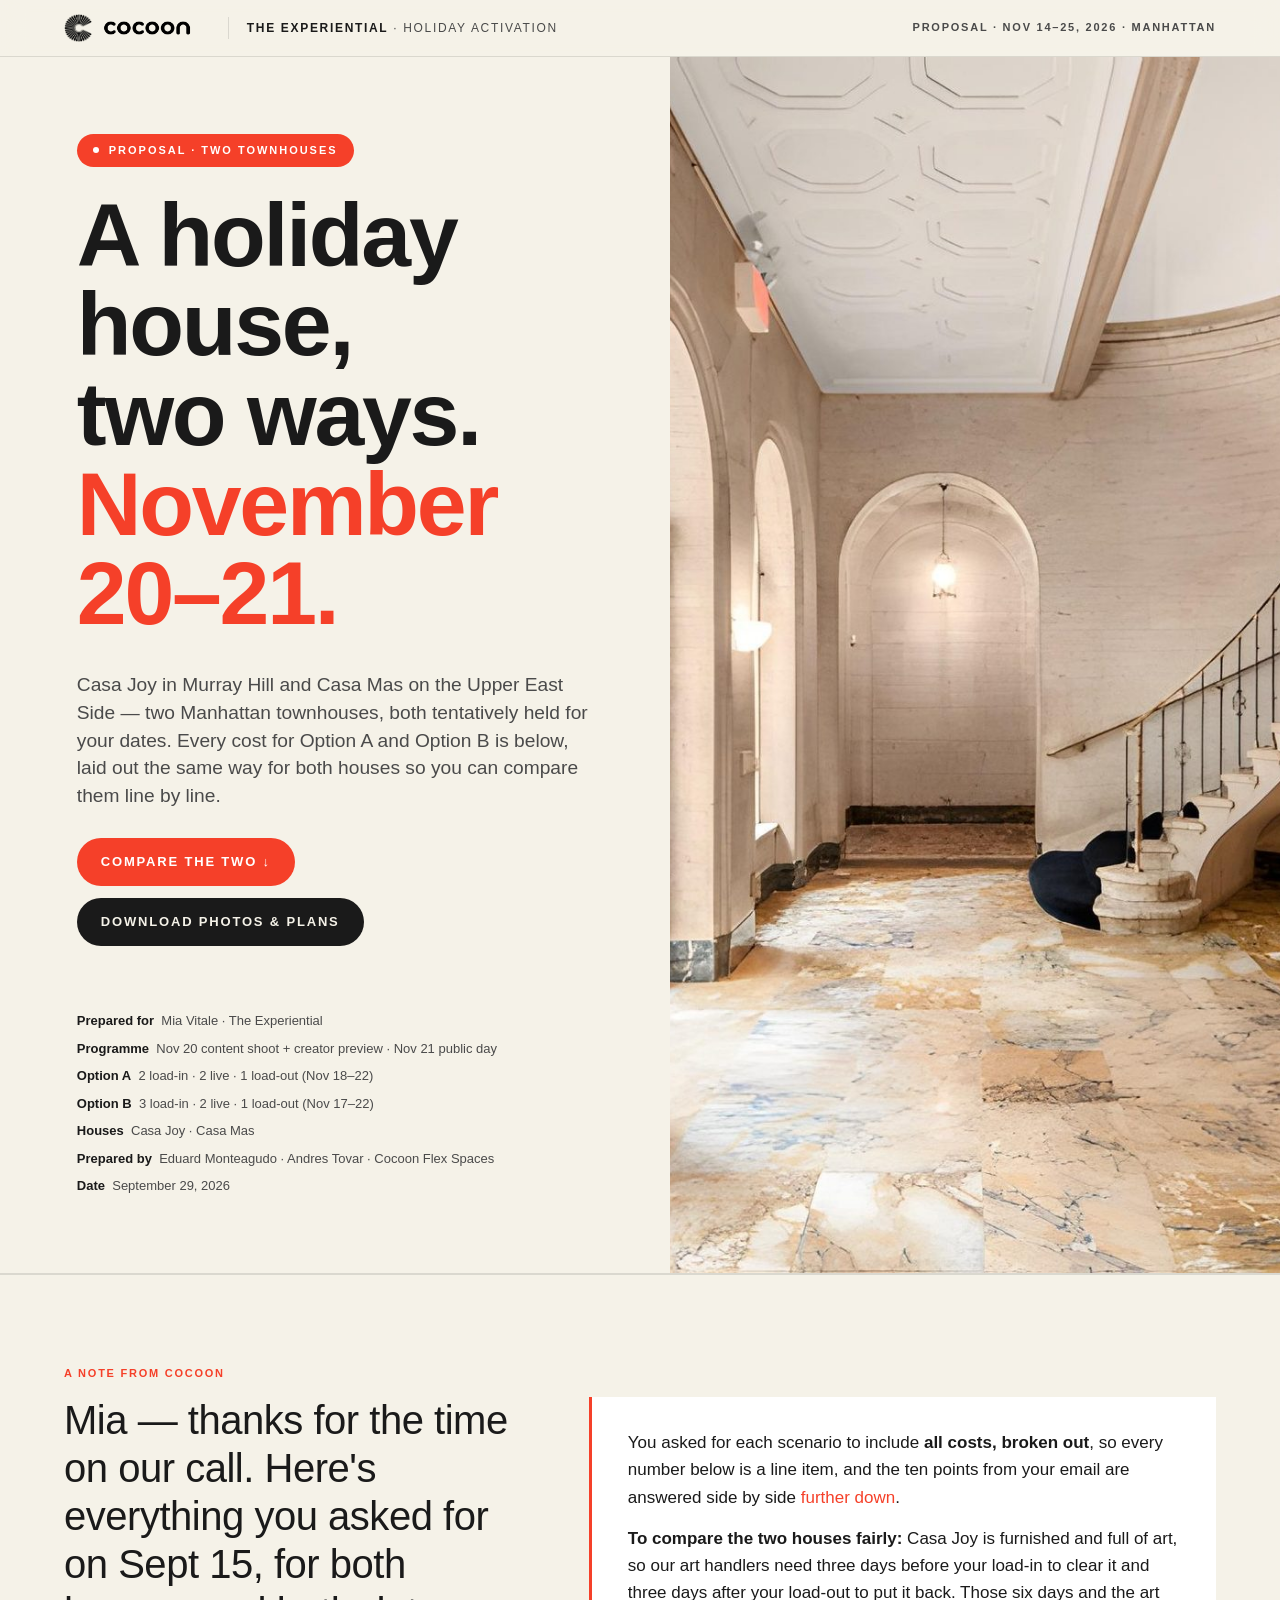
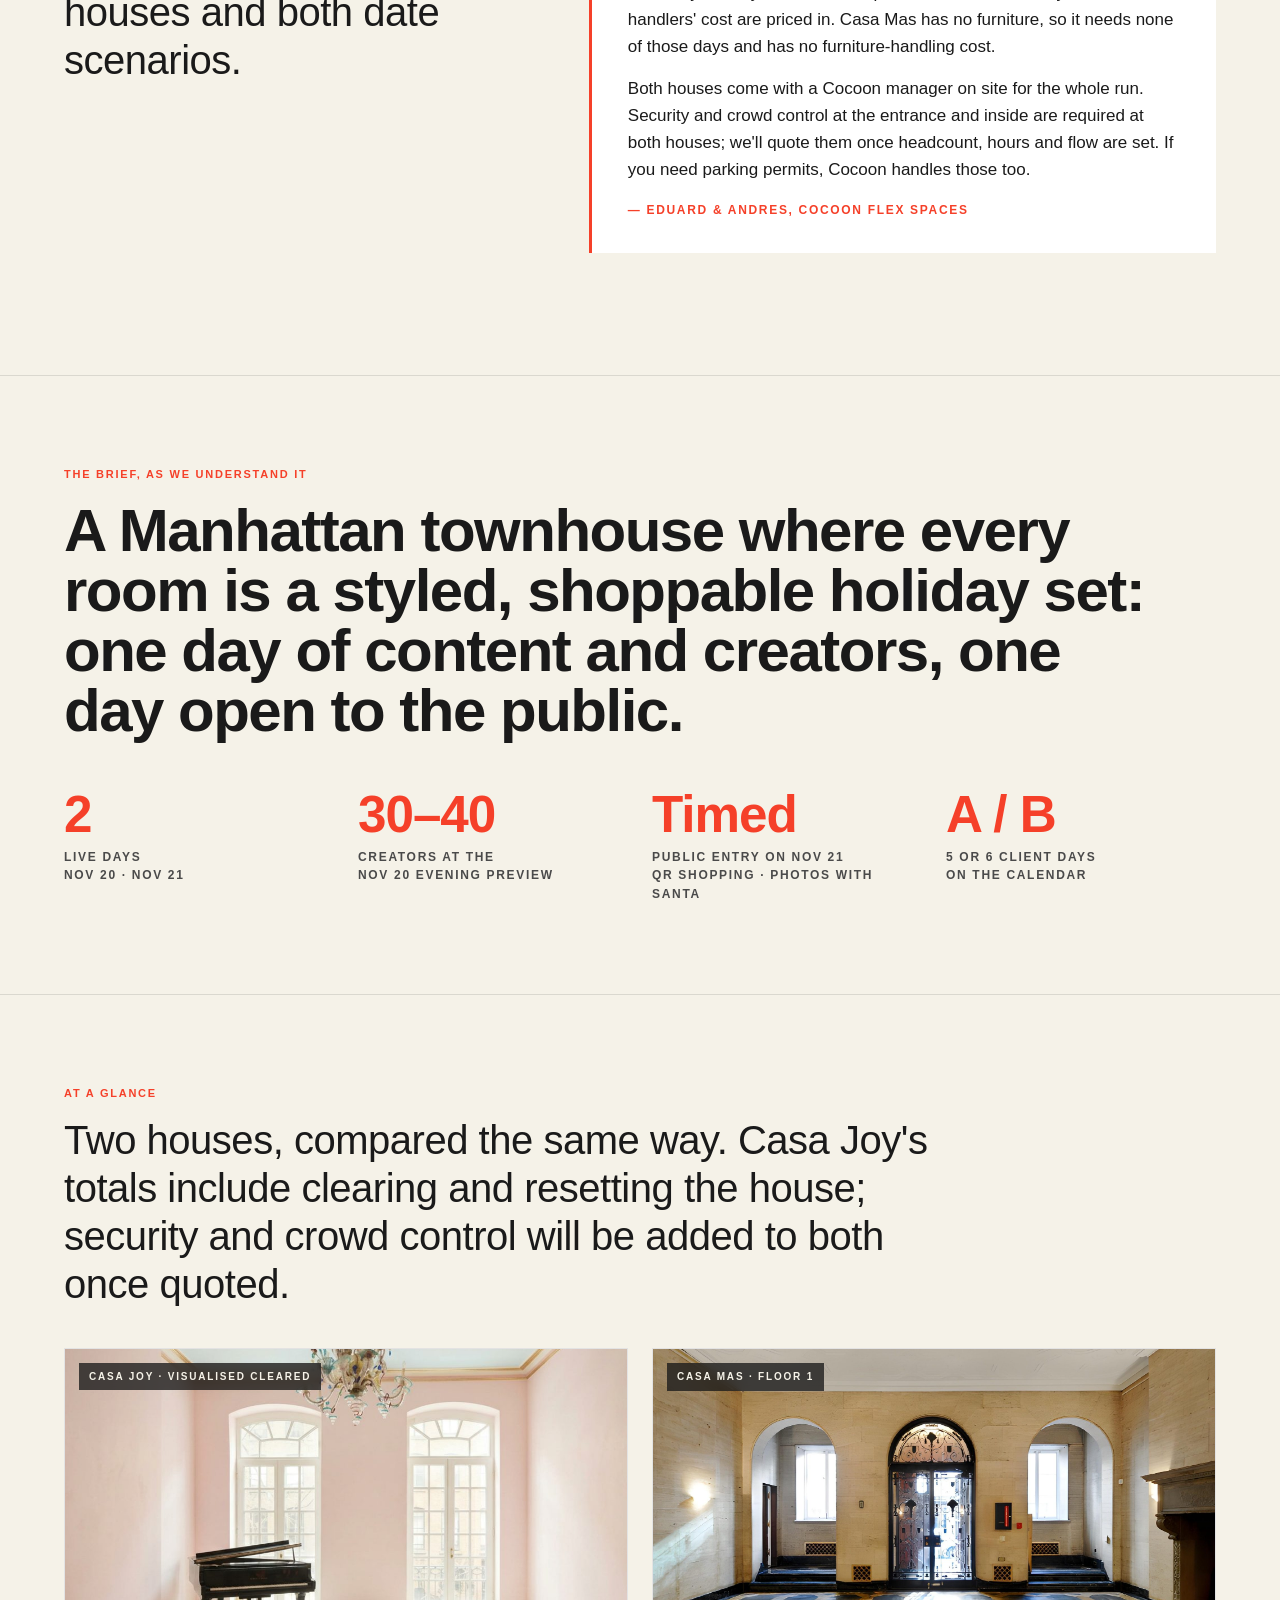
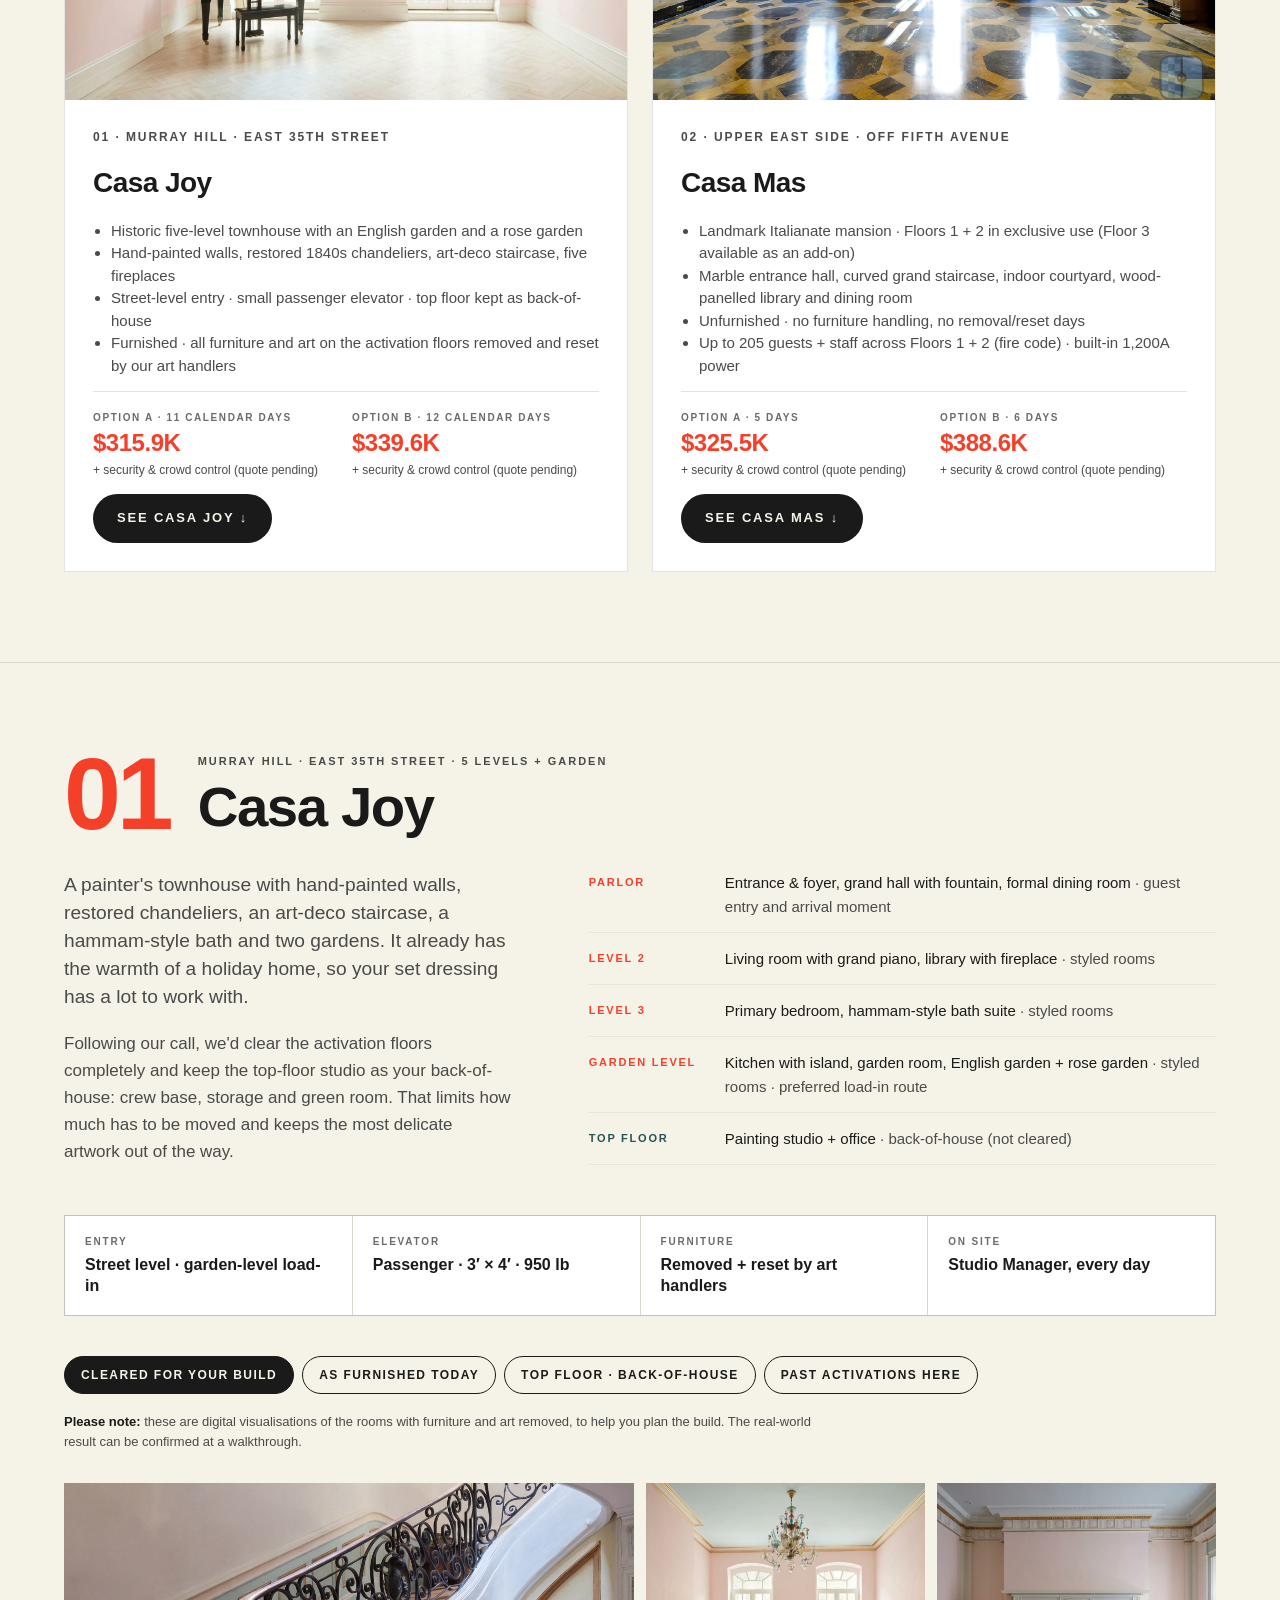
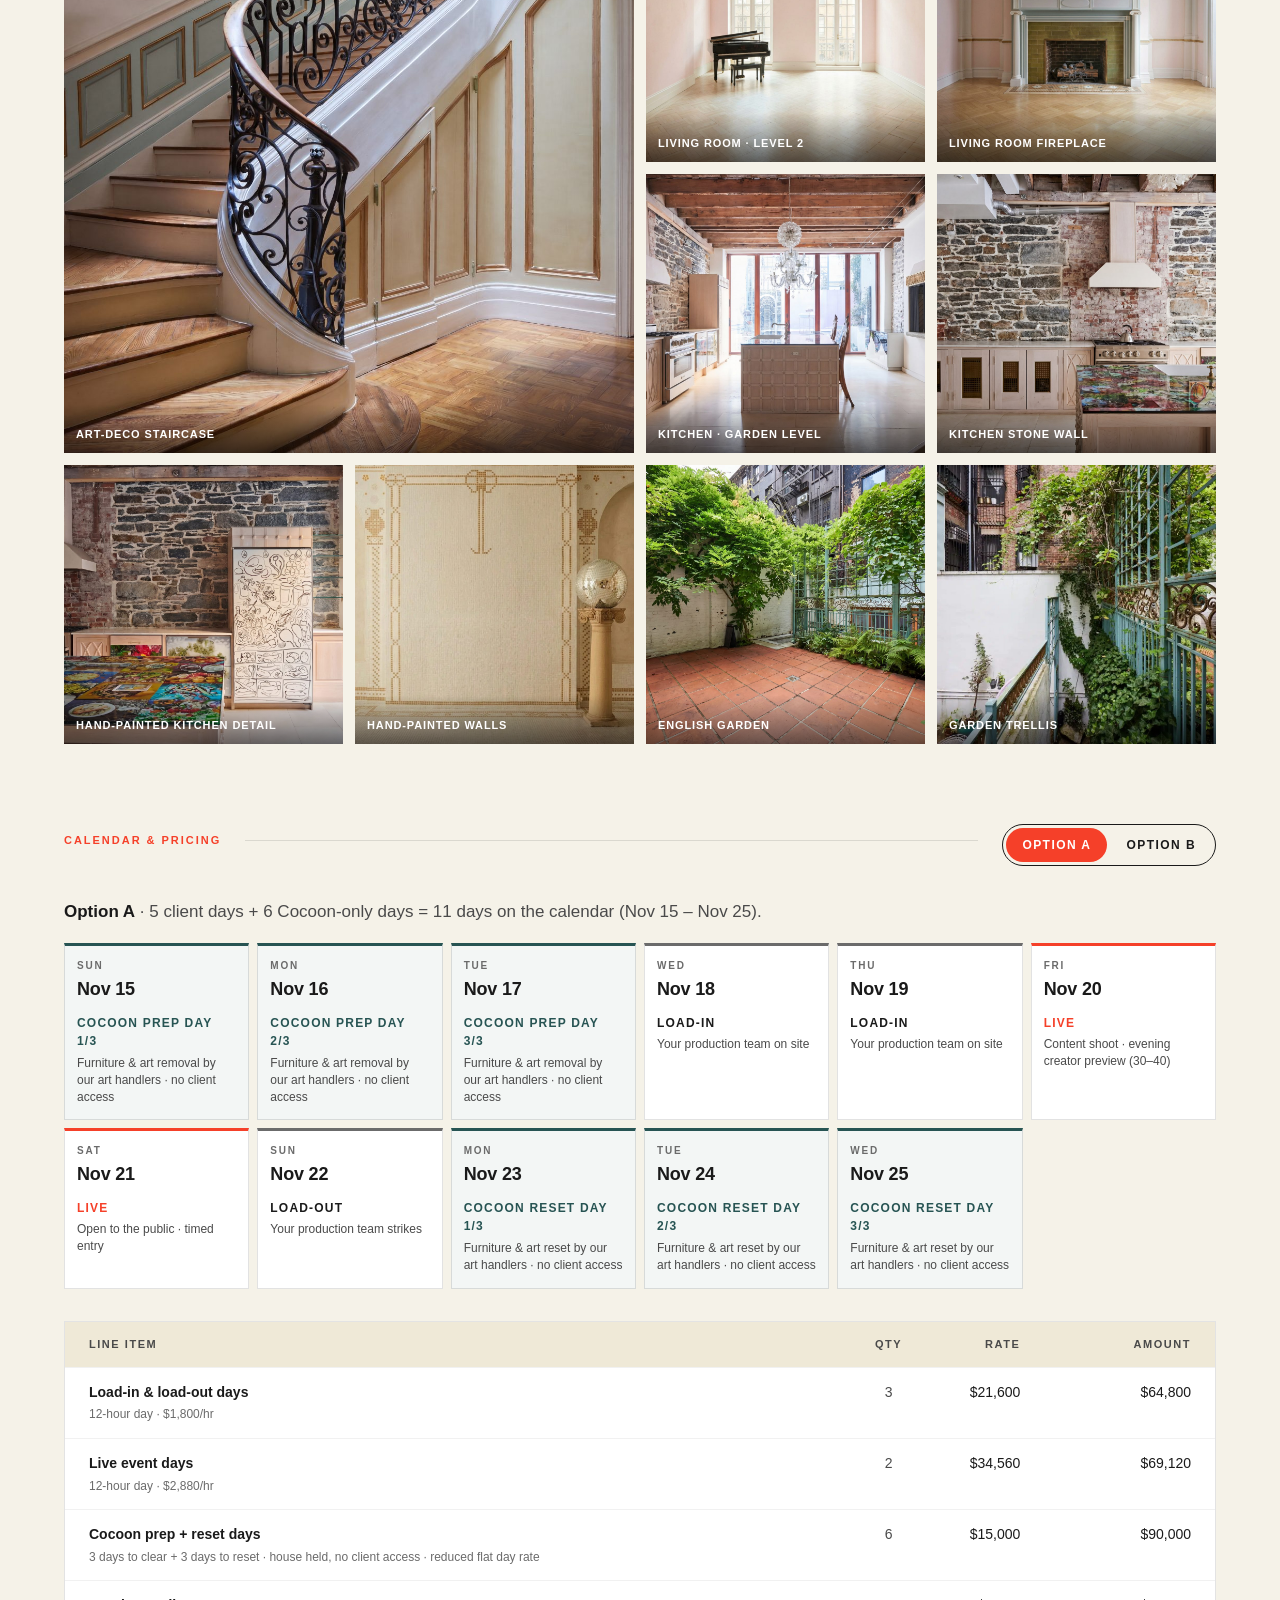
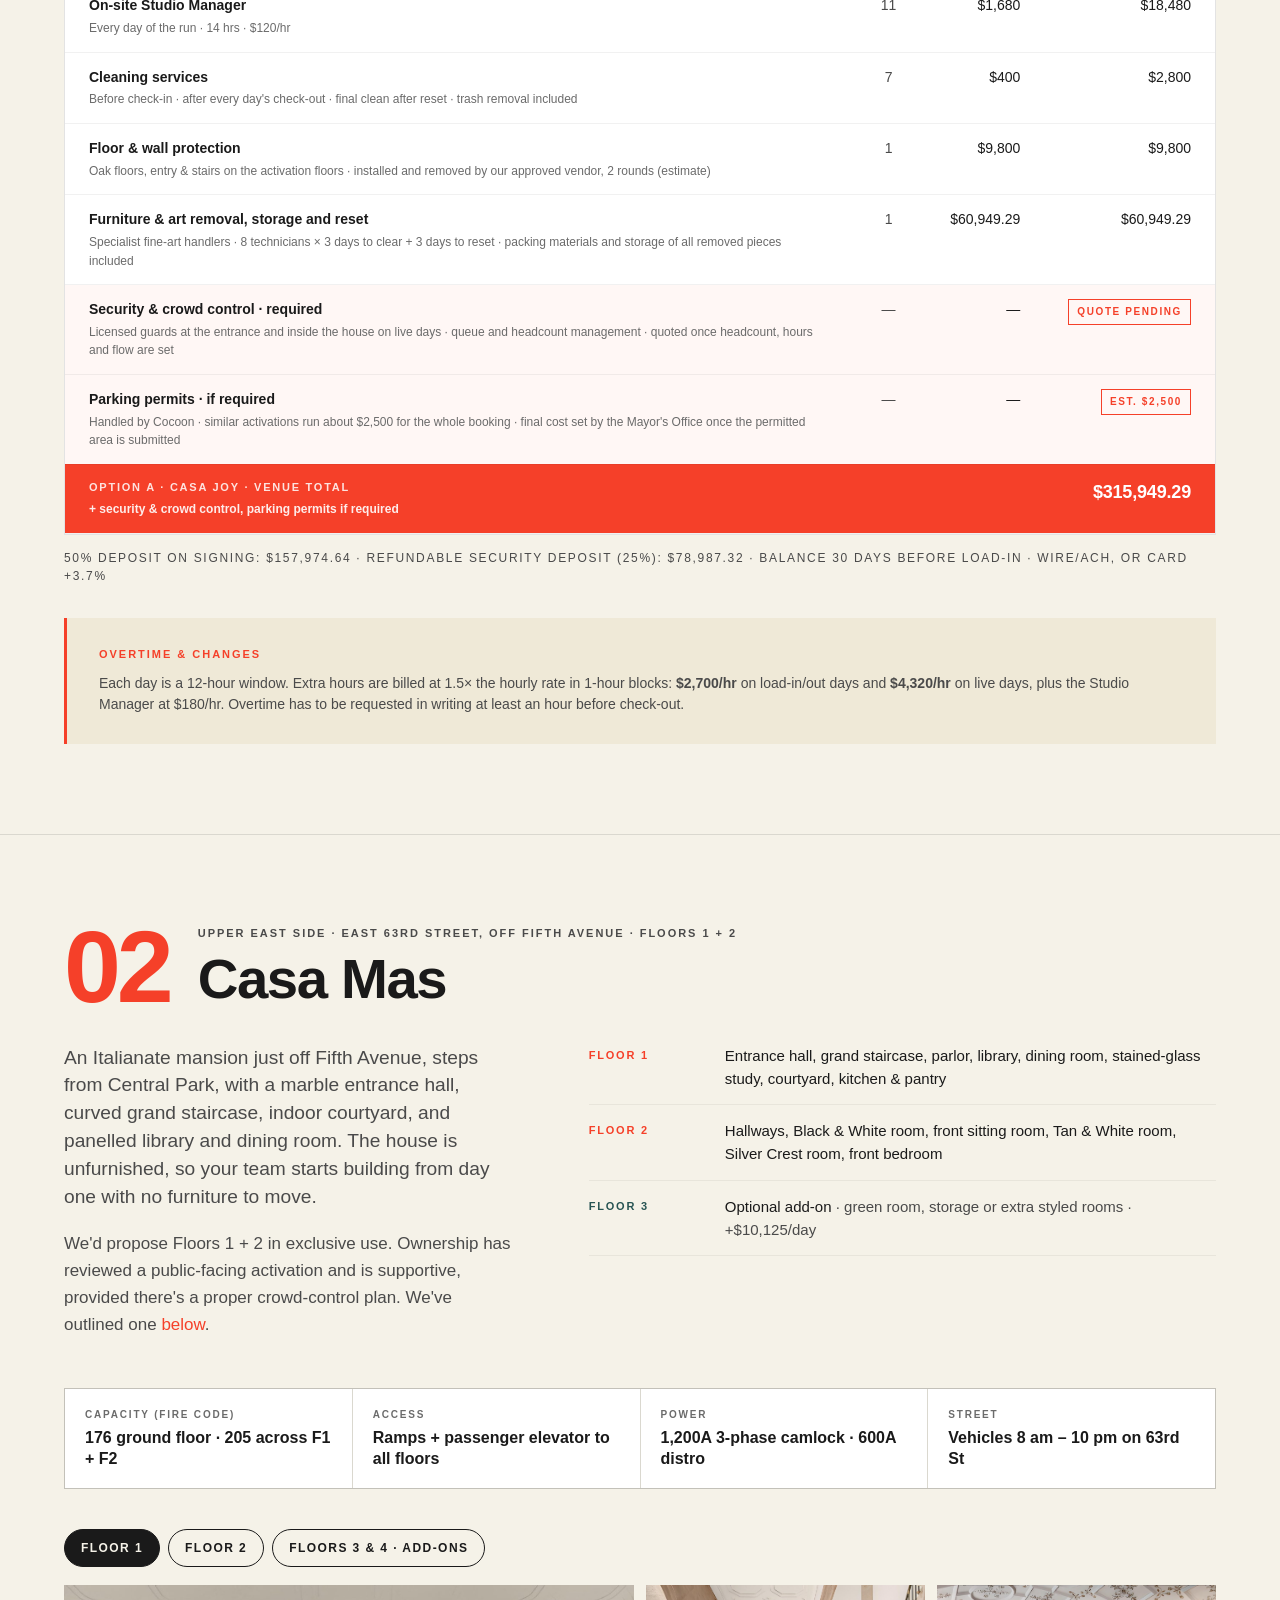
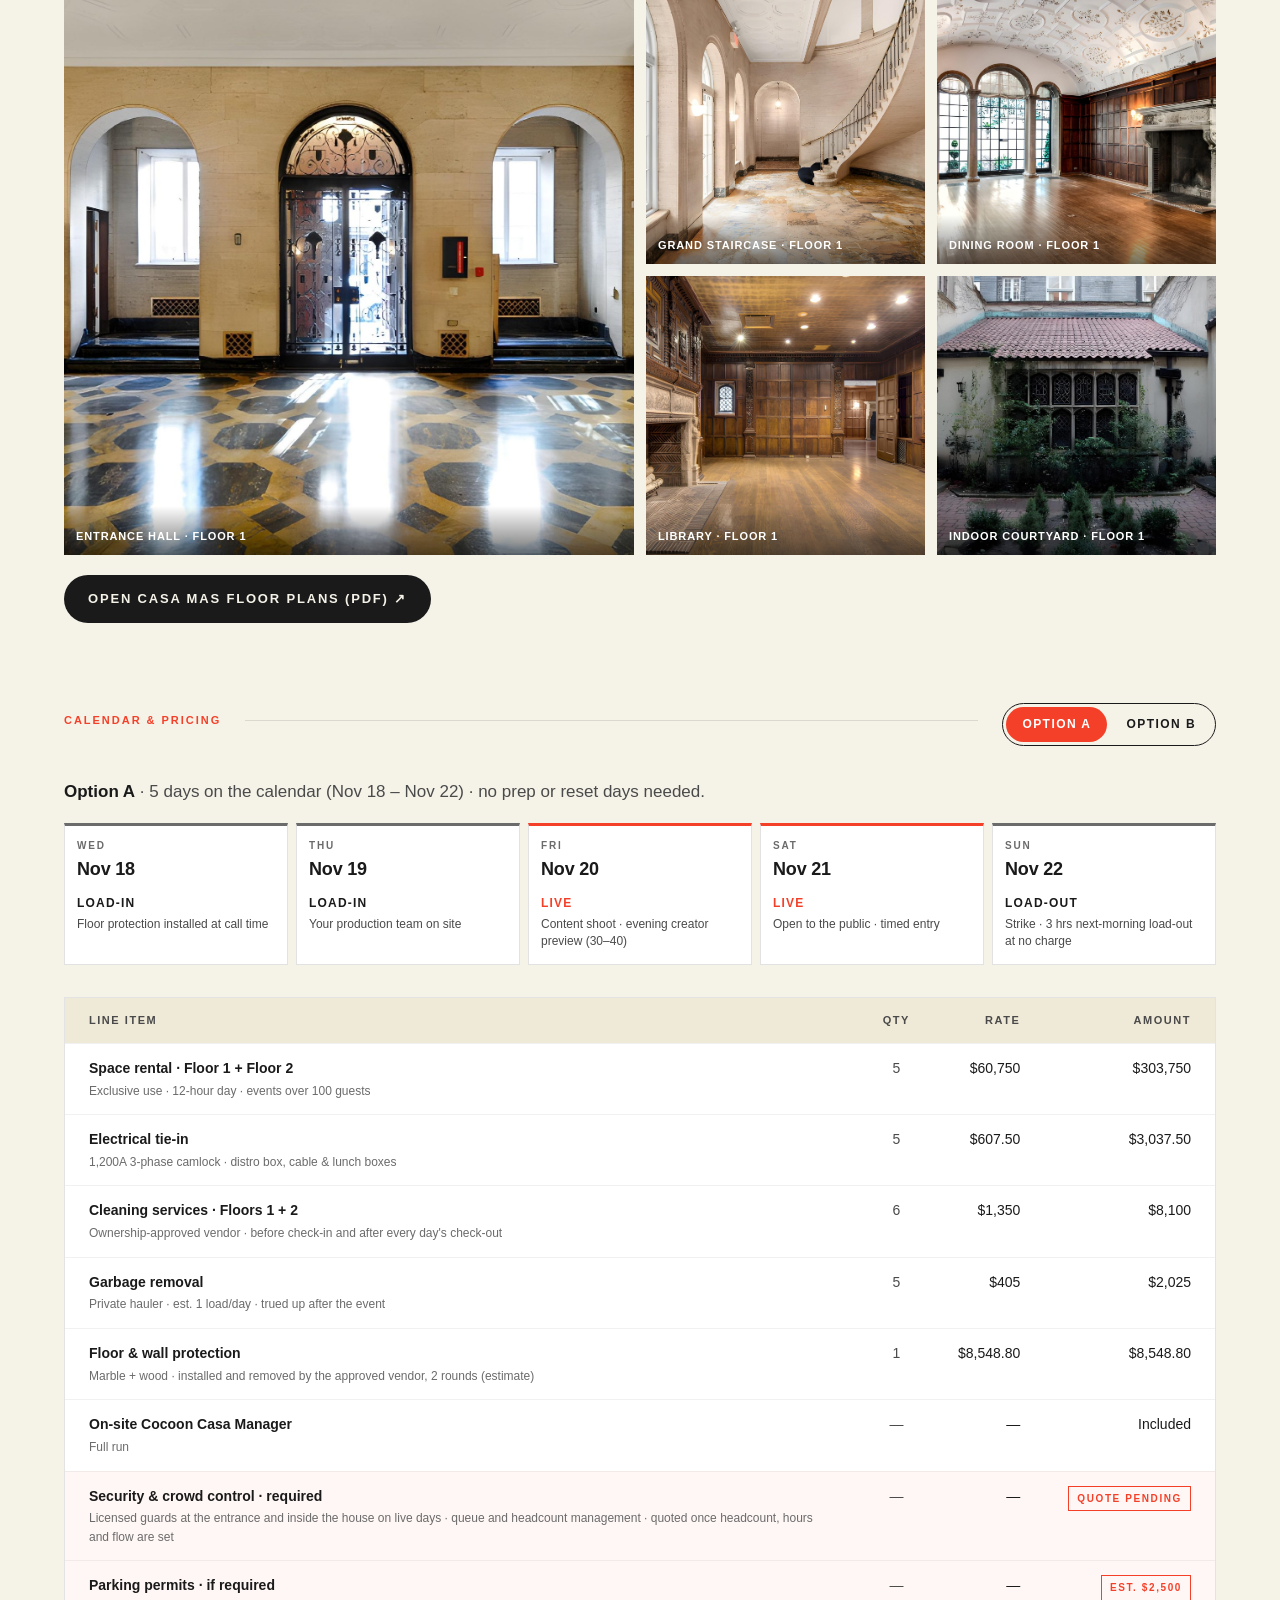
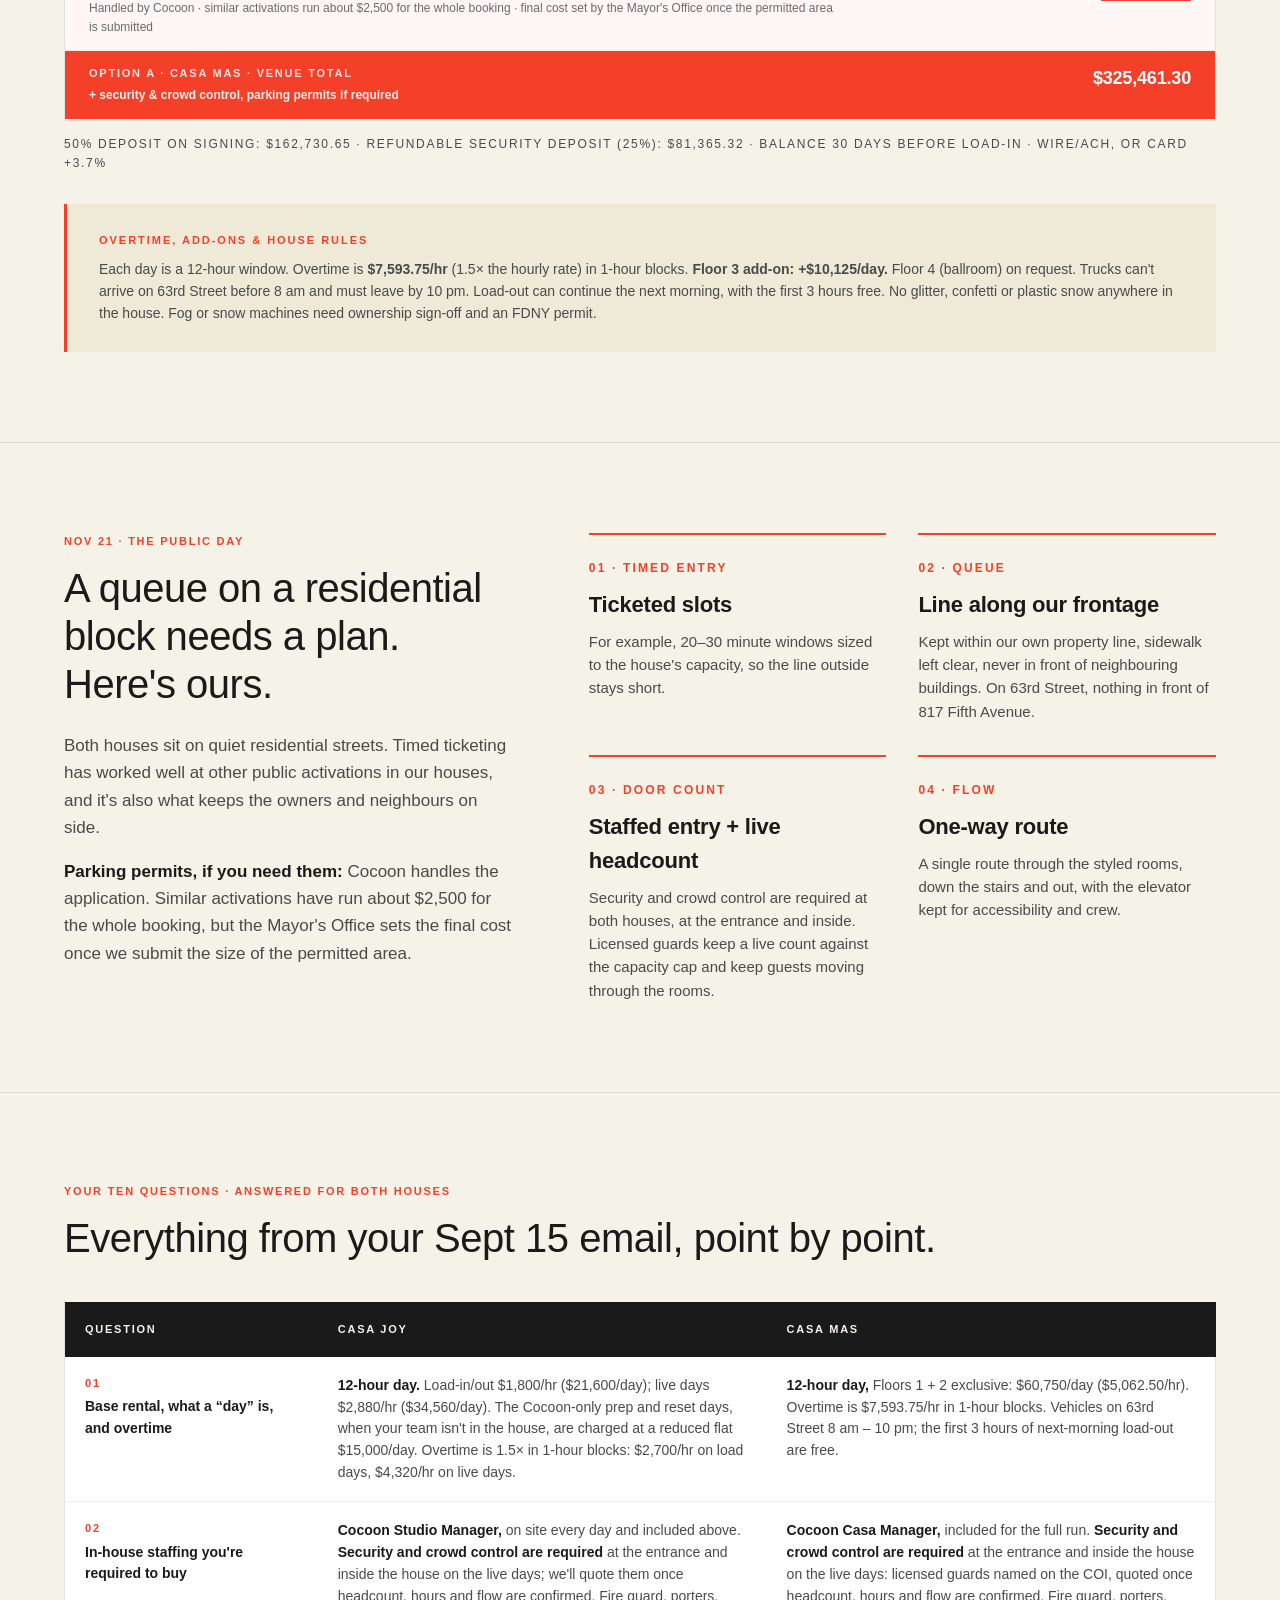
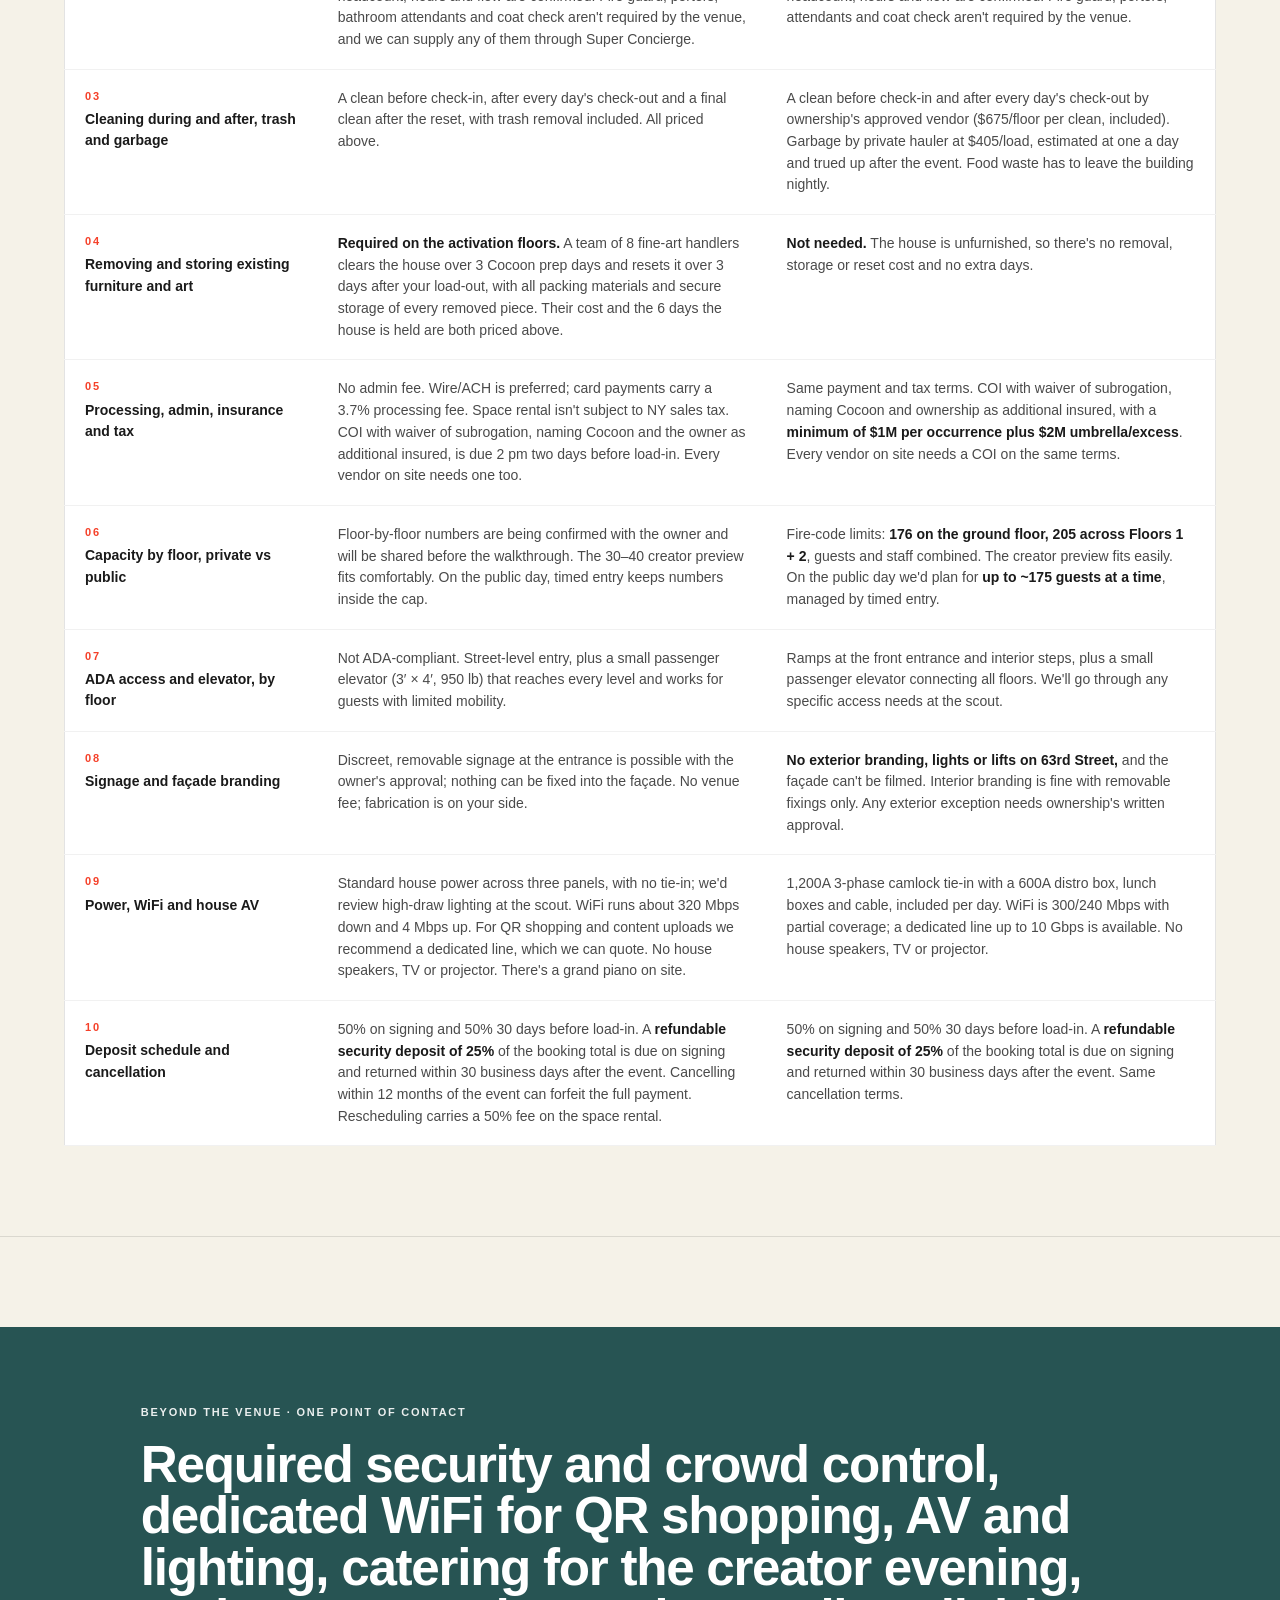
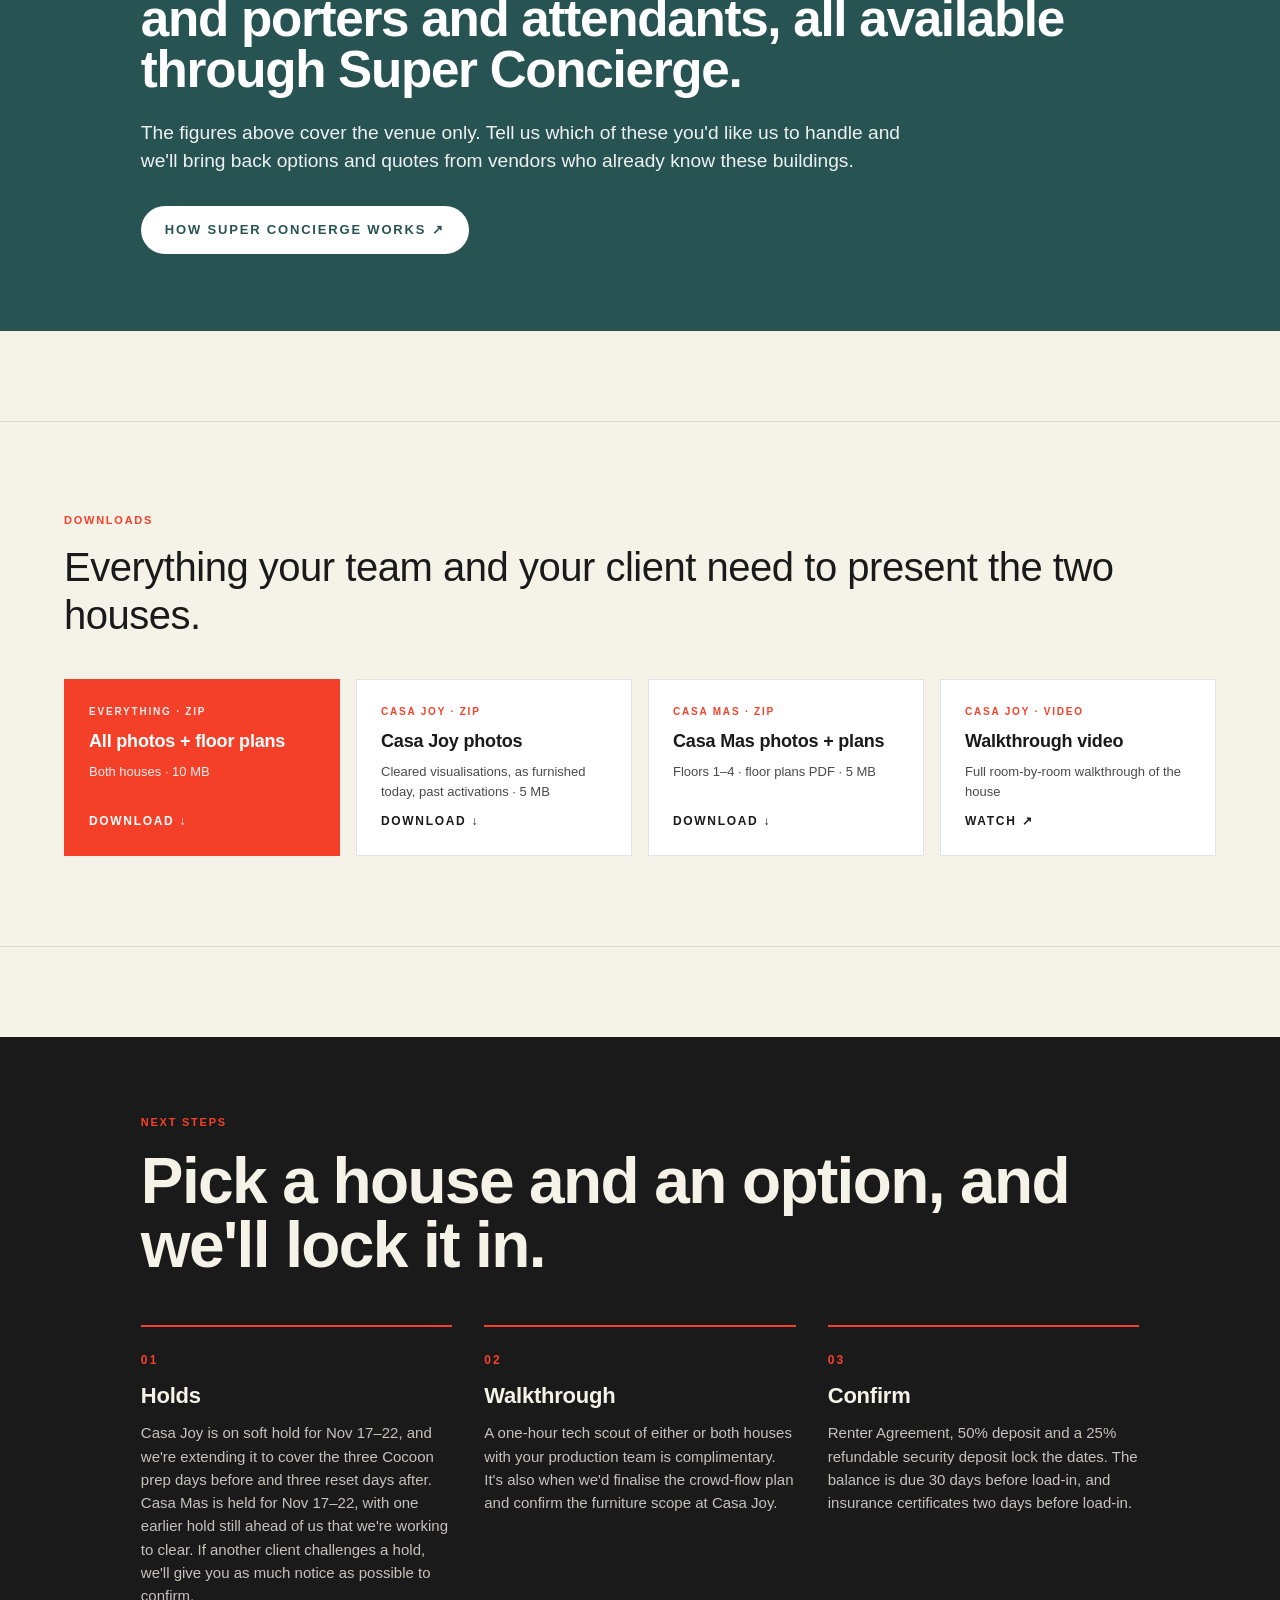
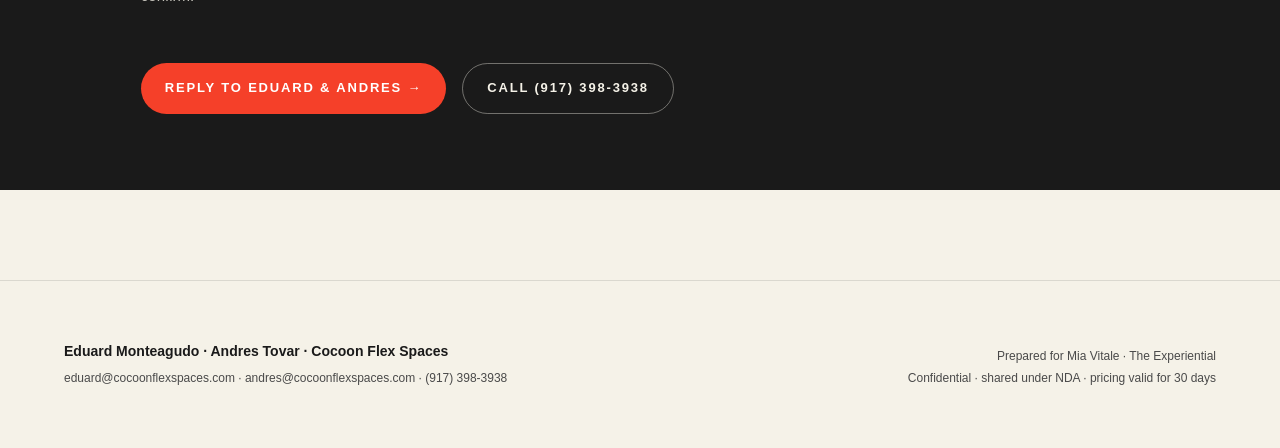
==== commit 3253ec6e: "Casa Joy: top floor shown furnished as back-of-house; fix mislabelled photo" ====
--- a/index.html
+++ b/index.html
@@ -930,6 +930,8 @@
 
   .cal.days-11, .cal.days-12 { grid-template-columns: repeat(6, 1fr); }
   @media (max-width: 900px) { .cal.days-11, .cal.days-12 { grid-template-columns: repeat(2, 1fr); } }
+  #joy-boh.gallery { grid-template-columns: repeat(2, 1fr); }
+  #joy-boh .photo img { aspect-ratio: 3/2; }
 
 </style>
 </head>
@@ -1095,6 +1097,7 @@
   <div class="tabs" role="tablist" aria-label="Casa Joy photos">
     <button class="tab" role="tab" aria-selected="true" data-gallery="joy-cleared">Cleared for your build</button>
     <button class="tab" role="tab" aria-selected="false" data-gallery="joy-today">As furnished today</button>
+    <button class="tab" role="tab" aria-selected="false" data-gallery="joy-boh">Top floor · back-of-house</button>
     <button class="tab" role="tab" aria-selected="false" data-gallery="joy-activations">Past activations here</button>
   </div>
   <div class="gallery active" id="joy-cleared">
@@ -1102,15 +1105,15 @@
     <figure class="photo feature" style="margin:0"><img loading="lazy" src="img/casa-joy/cleared-01-parlor-staircase.jpg" alt="Art-deco staircase" /><figcaption>Art-deco staircase</figcaption></figure>
     <figure class="photo" style="margin:0"><img loading="lazy" src="img/casa-joy/cleared-02-living-room-piano.jpg" alt="Living room · Level 2" /><figcaption>Living room · Level 2</figcaption></figure>
     <figure class="photo" style="margin:0"><img loading="lazy" src="img/casa-joy/cleared-03-living-room-fireplace.jpg" alt="Living room fireplace" /><figcaption>Living room fireplace</figcaption></figure>
-    <figure class="photo" style="margin:0"><img loading="lazy" src="img/casa-joy/cleared-04-garden-level-hall.jpg" alt="Garden-level room" /><figcaption>Garden-level room</figcaption></figure>
     <figure class="photo" style="margin:0"><img loading="lazy" src="img/casa-joy/cleared-05-kitchen.jpg" alt="Kitchen · garden level" /><figcaption>Kitchen · garden level</figcaption></figure>
     <figure class="photo" style="margin:0"><img loading="lazy" src="img/casa-joy/cleared-06-kitchen-stone-wall.jpg" alt="Kitchen stone wall" /><figcaption>Kitchen stone wall</figcaption></figure>
+    <figure class="photo" style="margin:0"><img loading="lazy" src="img/casa-joy/cleared-07-kitchen-painted-fridge.jpg" alt="Hand-painted kitchen detail" /><figcaption>Hand-painted kitchen detail</figcaption></figure>
     <figure class="photo" style="margin:0"><img loading="lazy" src="img/casa-joy/cleared-08-hand-painted-wall.jpg" alt="Hand-painted walls" /><figcaption>Hand-painted walls</figcaption></figure>
     <figure class="photo" style="margin:0"><img loading="lazy" src="img/casa-joy/cleared-09-garden.jpg" alt="English garden" /><figcaption>English garden</figcaption></figure>
     <figure class="photo" style="margin:0"><img loading="lazy" src="img/casa-joy/cleared-10-garden-trellis.jpg" alt="Garden trellis" /><figcaption>Garden trellis</figcaption></figure>
   </div>
   <div class="gallery" id="joy-today">
-    <figure class="photo feature" style="margin:0"><img loading="lazy" src="img/casa-joy/today-01-living-room-fireplace.jpg" alt="Living room · today" /><figcaption>Living room · today</figcaption></figure>
+    <figure class="photo" style="margin:0"><img loading="lazy" src="img/casa-joy/today-01-living-room-fireplace.jpg" alt="Living room · today" /><figcaption>Living room · today</figcaption></figure>
     <figure class="photo" style="margin:0"><img loading="lazy" src="img/casa-joy/today-02-living-room-piano.jpg" alt="Living room with piano · today" /><figcaption>Living room with piano · today</figcaption></figure>
     <figure class="photo" style="margin:0"><img loading="lazy" src="img/casa-joy/today-03-dining-room.jpg" alt="Formal dining room · today" /><figcaption>Formal dining room · today</figcaption></figure>
     <figure class="photo" style="margin:0"><img loading="lazy" src="img/casa-joy/today-04-library.jpg" alt="Library · today" /><figcaption>Library · today</figcaption></figure>
@@ -1118,7 +1121,11 @@
     <figure class="photo" style="margin:0"><img loading="lazy" src="img/casa-joy/today-06-library-fireplace.jpg" alt="Library fireplace" /><figcaption>Library fireplace</figcaption></figure>
     <figure class="photo" style="margin:0"><img loading="lazy" src="img/casa-joy/today-07-primary-bedroom.jpg" alt="Primary bedroom · Level 3" /><figcaption>Primary bedroom · Level 3</figcaption></figure>
     <figure class="photo" style="margin:0"><img loading="lazy" src="img/casa-joy/today-08-primary-bath.jpg" alt="Hammam-style bath · Level 3" /><figcaption>Hammam-style bath · Level 3</figcaption></figure>
-    <figure class="photo" style="margin:0"><img loading="lazy" src="img/casa-joy/today-09-top-floor-studio-boh.jpg" alt="Top-floor studio · back-of-house" /><figcaption>Top-floor studio · back-of-house</figcaption></figure>
+  </div>
+  <div class="gallery" id="joy-boh">
+    <p class="gallery-note" style="grid-column: 1 / -1;">The top floor is not cleared. It stays furnished as your back-of-house: crew base, storage and green room.</p>
+    <figure class="photo" style="margin:0"><img loading="lazy" src="img/casa-joy/boh-01-top-floor-studio.jpg" alt="Top-floor painting studio · stays furnished · back-of-house" /><figcaption>Top-floor painting studio · stays furnished · back-of-house</figcaption></figure>
+    <figure class="photo" style="margin:0"><img loading="lazy" src="img/casa-joy/boh-02-top-floor-office.jpg" alt="Top-floor office · stays furnished · back-of-house" /><figcaption>Top-floor office · stays furnished · back-of-house</figcaption></figure>
   </div>
   <div class="gallery" id="joy-activations">
     <figure class="photo" style="margin:0"><img loading="lazy" src="img/casa-joy/activation-01-balloon-ceiling.jpg" alt="Brand activation · balloon ceiling" /><figcaption>Brand activation · balloon ceiling</figcaption></figure>
@@ -1289,7 +1296,7 @@
   <div class="superhead">Downloads</div>
   <h2 class="headline" style="margin-top:14px;">Everything your team and your client need to present the two houses.</h2>
   <div class="dl-grid">
-    <a class="dl primary" href="downloads/cocoon-holiday-activation-all-assets.zip" download><span class="k">Everything · ZIP</span><span class="t">All photos + floor plans</span><span class="s">Both houses · 9 MB</span><span class="go">Download ↓</span></a>
+    <a class="dl primary" href="downloads/cocoon-holiday-activation-all-assets.zip" download><span class="k">Everything · ZIP</span><span class="t">All photos + floor plans</span><span class="s">Both houses · 10 MB</span><span class="go">Download ↓</span></a>
     <a class="dl" href="downloads/casa-joy-photos.zip" download><span class="k">Casa Joy · ZIP</span><span class="t">Casa Joy photos</span><span class="s">Cleared visualisations, as furnished today, past activations · 5 MB</span><span class="go">Download ↓</span></a>
     <a class="dl" href="downloads/casa-mas-photos-and-plans.zip" download><span class="k">Casa Mas · ZIP</span><span class="t">Casa Mas photos + plans</span><span class="s">Floors 1–4 · floor plans PDF · 5 MB</span><span class="go">Download ↓</span></a>
     <a class="dl" href="https://drive.google.com/file/d/1jkBUPWkS8udhlzEZKJ7zjJBRQfDgfAXf/view?usp=sharing" target="_blank" rel="noopener"><span class="k">Casa Joy · Video</span><span class="t">Walkthrough video</span><span class="s">Full room-by-room walkthrough of the house</span><span class="go">Watch ↗</span></a>
